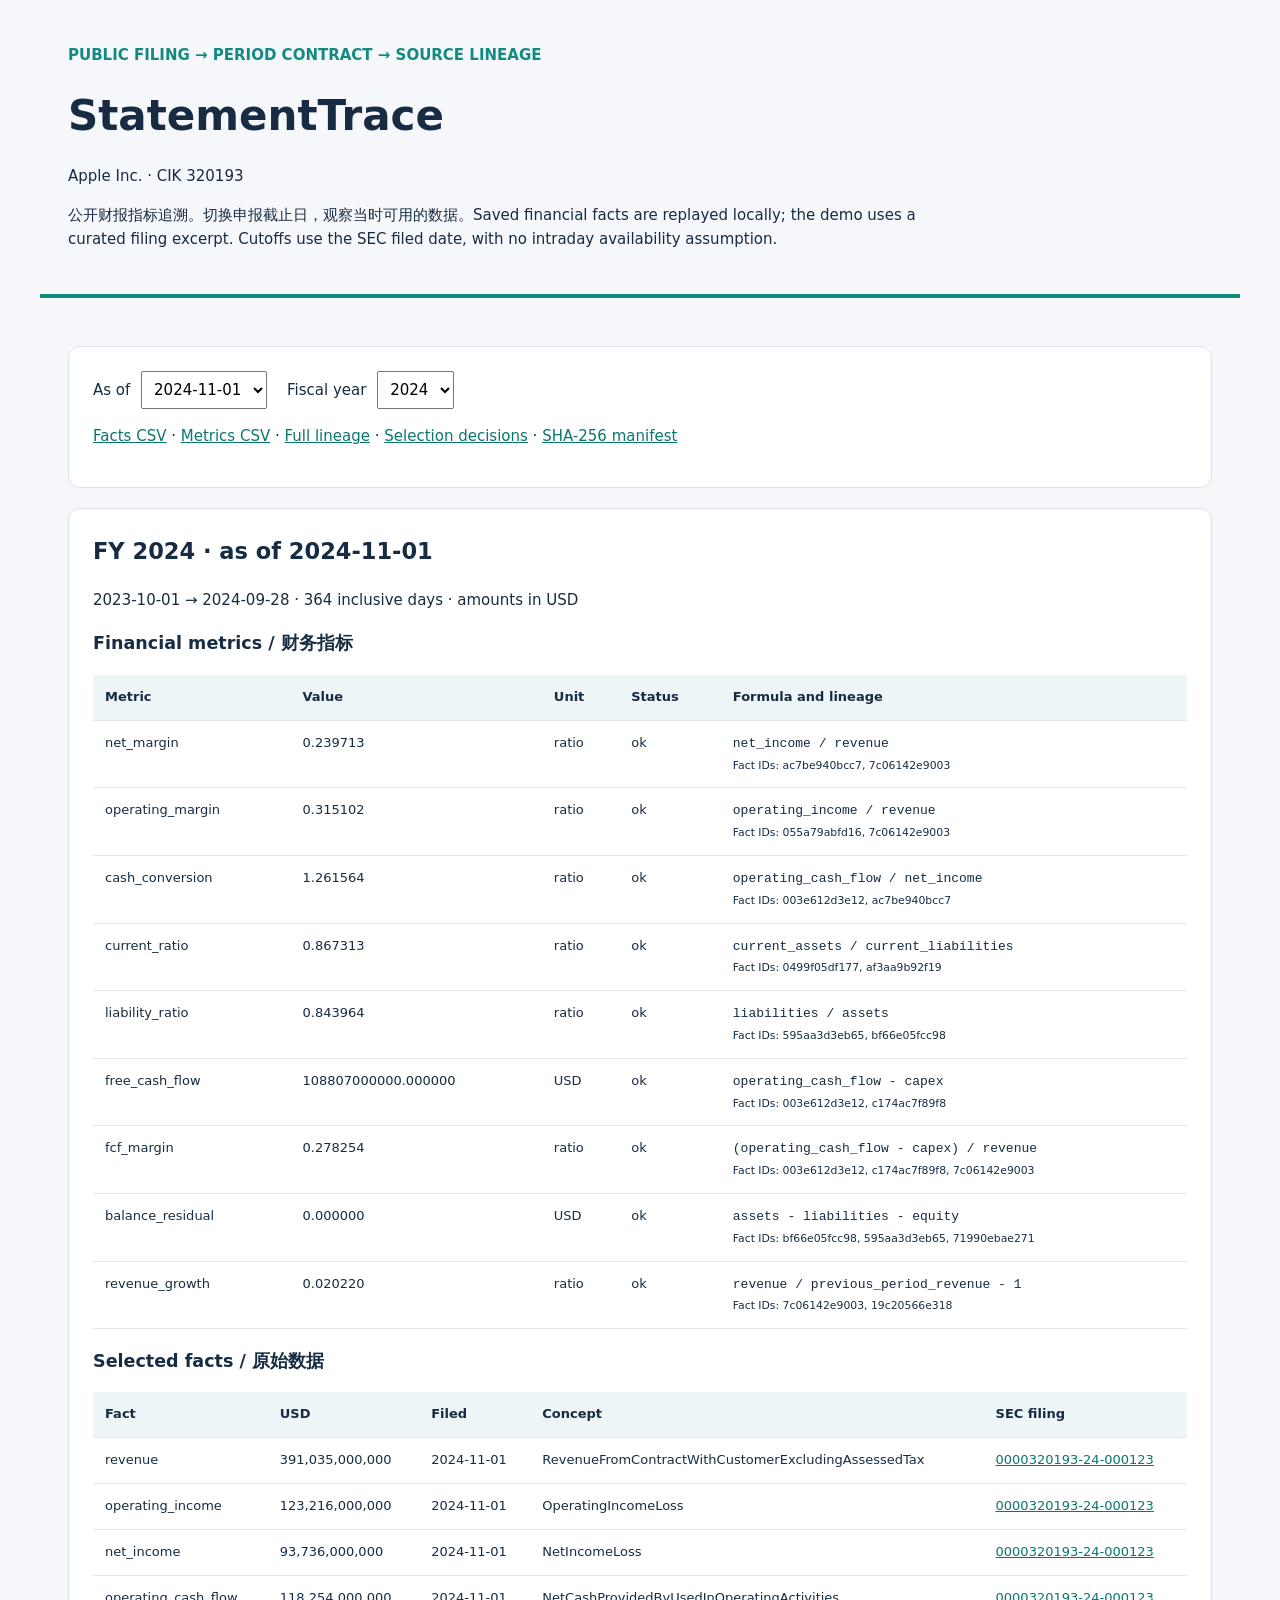
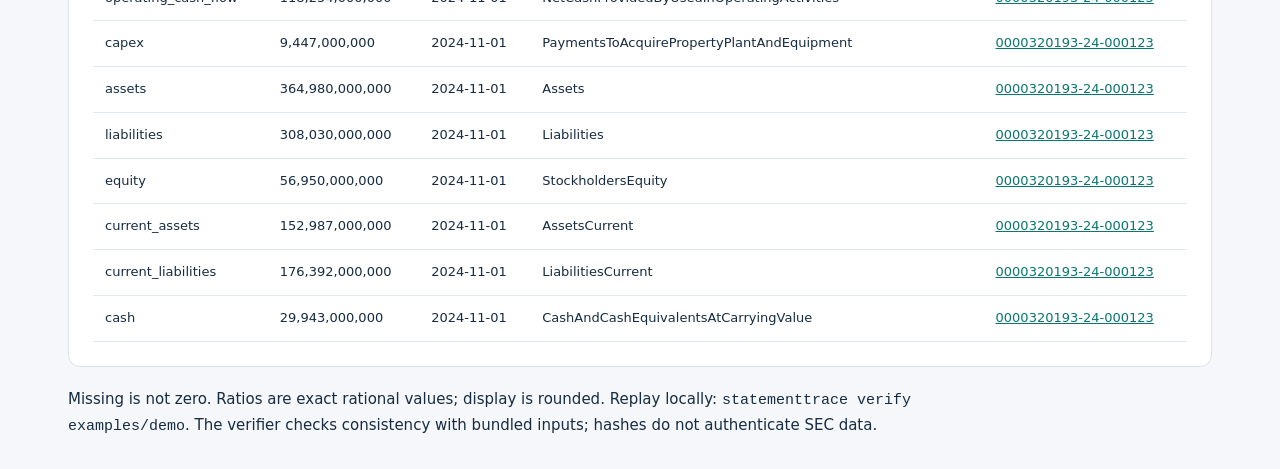
==== examples/demo/index.html @ 8c7dbcdd "feat: add as-of financial statement analysis and replayable source lineage" ====
<!doctype html><html lang='en'><meta charset='utf-8'><meta name='viewport' content='width=device-width, initial-scale=1'><title>StatementTrace · financial statement evidence</title><style>*{box-sizing:border-box}body{margin:0;background:#f5f7fa;color:#172c42;font:15px/1.6 system-ui}header,main{max-width:1200px;margin:auto;padding:28px}header{border-bottom:4px solid #128a82}h1{font-size:42px;margin:0}h2{margin-top:0}p{max-width:90ch}.eyebrow{color:#128a82;font-weight:700}section,.toolbar{padding:24px;background:white;border:1px solid #dae3e9;border-radius:12px;margin:20px 0}.scroll{overflow-x:auto}table{border-collapse:collapse;width:100%;font-size:13px}th,td{padding:12px;text-align:left;border-bottom:1px solid #e2e8ed;vertical-align:top}th{background:#edf5f7}a{color:#0a766e}select{font:inherit;padding:8px;margin:0 20px 0 6px}code,small{overflow-wrap:anywhere}section[hidden]{display:none}@media(max-width:640px){h1{font-size:30px}header,main{padding:16px}}</style><header><p class='eyebrow'>PUBLIC FILING → PERIOD CONTRACT → SOURCE LINEAGE</p><h1>StatementTrace</h1><p>Apple Inc. · CIK 320193</p><p>公开财报指标追溯。切换申报截止日，观察当时可用的数据。Saved financial facts are replayed locally; the demo uses a curated filing excerpt. Cutoffs use the SEC filed date, with no intraday availability assumption.</p></header><main><div class='toolbar'><label>As of <select id='cutoff'><option>2023-11-03</option><option>2024-10-31</option><option>2024-11-01</option></select></label><label>Fiscal year <select id='period'><option>2023</option><option>2024</option></select></label><p><a href='selected_facts.csv'>Facts CSV</a> · <a href='metrics.csv'>Metrics CSV</a> · <a href='lineage.csv'>Full lineage</a> · <a href='decisions.csv'>Selection decisions</a> · <a href='manifest.json'>SHA-256 manifest</a></p></div><section data-period='2023' data-cutoff='2023-11-03'><h2>FY 2023 · as of 2023-11-03</h2><p>2022-09-25 → 2023-09-30 · 371 inclusive days · amounts in USD</p><h3>Financial metrics / 财务指标</h3><div class='scroll'><table><thead><tr><th>Metric</th><th>Value</th><th>Unit</th><th>Status</th><th>Formula and lineage</th></tr></thead><tbody><tr><td>net_margin</td><td>0.253062</td><td>ratio</td><td>ok</td><td><code>net_income / revenue</code><br><small>Fact IDs: f2700ee683dd, 1f6399e28518</small></td></tr><tr><td>operating_margin</td><td>0.298214</td><td>ratio</td><td>ok</td><td><code>operating_income / revenue</code><br><small>Fact IDs: 973807d1911e, 1f6399e28518</small></td></tr><tr><td>cash_conversion</td><td>1.139677</td><td>ratio</td><td>ok</td><td><code>operating_cash_flow / net_income</code><br><small>Fact IDs: 9218edb7cee4, f2700ee683dd</small></td></tr><tr><td>current_ratio</td><td>0.988012</td><td>ratio</td><td>ok</td><td><code>current_assets / current_liabilities</code><br><small>Fact IDs: fec5efa70ba8, 672601608dda</small></td></tr><tr><td>liability_ratio</td><td>0.823741</td><td>ratio</td><td>ok</td><td><code>liabilities / assets</code><br><small>Fact IDs: 366b55f41ddb, 62c6b6135c02</small></td></tr><tr><td>free_cash_flow</td><td>99584000000.000000</td><td>USD</td><td>ok</td><td><code>operating_cash_flow - capex</code><br><small>Fact IDs: 9218edb7cee4, 9fbabc39dcef</small></td></tr><tr><td>fcf_margin</td><td>0.259817</td><td>ratio</td><td>ok</td><td><code>(operating_cash_flow - capex) / revenue</code><br><small>Fact IDs: 9218edb7cee4, 9fbabc39dcef, 1f6399e28518</small></td></tr><tr><td>balance_residual</td><td>0.000000</td><td>USD</td><td>ok</td><td><code>assets - liabilities - equity</code><br><small>Fact IDs: 62c6b6135c02, 366b55f41ddb, 4d224c603ad0</small></td></tr><tr><td>revenue_growth</td><td></td><td>ratio</td><td>missing_input</td><td><code>revenue / previous_period_revenue - 1</code><br><small>Fact IDs: 1f6399e28518</small></td></tr></tbody></table></div><h3>Selected facts / 原始数据</h3><div class='scroll'><table><thead><tr><th>Fact</th><th>USD</th><th>Filed</th><th>Concept</th><th>SEC filing</th></tr></thead><tbody><tr><td>revenue</td><td>383,285,000,000</td><td>2023-11-03</td><td>RevenueFromContractWithCustomerExcludingAssessedTax</td><td><a href='https://www.sec.gov/Archives/edgar/data/320193/000032019323000106/0000320193-23-000106-index.htm'>0000320193-23-000106</a></td></tr><tr><td>operating_income</td><td>114,301,000,000</td><td>2023-11-03</td><td>OperatingIncomeLoss</td><td><a href='https://www.sec.gov/Archives/edgar/data/320193/000032019323000106/0000320193-23-000106-index.htm'>0000320193-23-000106</a></td></tr><tr><td>net_income</td><td>96,995,000,000</td><td>2023-11-03</td><td>NetIncomeLoss</td><td><a href='https://www.sec.gov/Archives/edgar/data/320193/000032019323000106/0000320193-23-000106-index.htm'>0000320193-23-000106</a></td></tr><tr><td>operating_cash_flow</td><td>110,543,000,000</td><td>2023-11-03</td><td>NetCashProvidedByUsedInOperatingActivities</td><td><a href='https://www.sec.gov/Archives/edgar/data/320193/000032019323000106/0000320193-23-000106-index.htm'>0000320193-23-000106</a></td></tr><tr><td>capex</td><td>10,959,000,000</td><td>2023-11-03</td><td>PaymentsToAcquirePropertyPlantAndEquipment</td><td><a href='https://www.sec.gov/Archives/edgar/data/320193/000032019323000106/0000320193-23-000106-index.htm'>0000320193-23-000106</a></td></tr><tr><td>assets</td><td>352,583,000,000</td><td>2023-11-03</td><td>Assets</td><td><a href='https://www.sec.gov/Archives/edgar/data/320193/000032019323000106/0000320193-23-000106-index.htm'>0000320193-23-000106</a></td></tr><tr><td>liabilities</td><td>290,437,000,000</td><td>2023-11-03</td><td>Liabilities</td><td><a href='https://www.sec.gov/Archives/edgar/data/320193/000032019323000106/0000320193-23-000106-index.htm'>0000320193-23-000106</a></td></tr><tr><td>equity</td><td>62,146,000,000</td><td>2023-11-03</td><td>StockholdersEquity</td><td><a href='https://www.sec.gov/Archives/edgar/data/320193/000032019323000106/0000320193-23-000106-index.htm'>0000320193-23-000106</a></td></tr><tr><td>current_assets</td><td>143,566,000,000</td><td>2023-11-03</td><td>AssetsCurrent</td><td><a href='https://www.sec.gov/Archives/edgar/data/320193/000032019323000106/0000320193-23-000106-index.htm'>0000320193-23-000106</a></td></tr><tr><td>current_liabilities</td><td>145,308,000,000</td><td>2023-11-03</td><td>LiabilitiesCurrent</td><td><a href='https://www.sec.gov/Archives/edgar/data/320193/000032019323000106/0000320193-23-000106-index.htm'>0000320193-23-000106</a></td></tr><tr><td>cash</td><td>29,965,000,000</td><td>2023-11-03</td><td>CashAndCashEquivalentsAtCarryingValue</td><td><a href='https://www.sec.gov/Archives/edgar/data/320193/000032019323000106/0000320193-23-000106-index.htm'>0000320193-23-000106</a></td></tr></tbody></table></div></section><section data-period='2024' data-cutoff='2023-11-03'><h2>FY 2024 · as of 2023-11-03</h2><p>2023-10-01 → 2024-09-28 · 364 inclusive days · amounts in USD</p><h3>Financial metrics / 财务指标</h3><div class='scroll'><table><thead><tr><th>Metric</th><th>Value</th><th>Unit</th><th>Status</th><th>Formula and lineage</th></tr></thead><tbody><tr><td>net_margin</td><td></td><td>ratio</td><td>missing_input</td><td><code>net_income / revenue</code><br><small>Fact IDs: </small></td></tr><tr><td>operating_margin</td><td></td><td>ratio</td><td>missing_input</td><td><code>operating_income / revenue</code><br><small>Fact IDs: </small></td></tr><tr><td>cash_conversion</td><td></td><td>ratio</td><td>missing_input</td><td><code>operating_cash_flow / net_income</code><br><small>Fact IDs: </small></td></tr><tr><td>current_ratio</td><td></td><td>ratio</td><td>missing_input</td><td><code>current_assets / current_liabilities</code><br><small>Fact IDs: </small></td></tr><tr><td>liability_ratio</td><td></td><td>ratio</td><td>missing_input</td><td><code>liabilities / assets</code><br><small>Fact IDs: </small></td></tr><tr><td>free_cash_flow</td><td></td><td>USD</td><td>missing_input</td><td><code>operating_cash_flow - capex</code><br><small>Fact IDs: </small></td></tr><tr><td>fcf_margin</td><td></td><td>ratio</td><td>missing_input</td><td><code>(operating_cash_flow - capex) / revenue</code><br><small>Fact IDs: </small></td></tr><tr><td>balance_residual</td><td></td><td>USD</td><td>missing_input</td><td><code>assets - liabilities - equity</code><br><small>Fact IDs: </small></td></tr><tr><td>revenue_growth</td><td></td><td>ratio</td><td>missing_input</td><td><code>revenue / previous_period_revenue - 1</code><br><small>Fact IDs: 1f6399e28518</small></td></tr></tbody></table></div><h3>Selected facts / 原始数据</h3><div class='scroll'><table><thead><tr><th>Fact</th><th>USD</th><th>Filed</th><th>Concept</th><th>SEC filing</th></tr></thead><tbody><tr><td>revenue</td><td colspan='4'>Missing at this cutoff</td></tr><tr><td>operating_income</td><td colspan='4'>Missing at this cutoff</td></tr><tr><td>net_income</td><td colspan='4'>Missing at this cutoff</td></tr><tr><td>operating_cash_flow</td><td colspan='4'>Missing at this cutoff</td></tr><tr><td>capex</td><td colspan='4'>Missing at this cutoff</td></tr><tr><td>assets</td><td colspan='4'>Missing at this cutoff</td></tr><tr><td>liabilities</td><td colspan='4'>Missing at this cutoff</td></tr><tr><td>equity</td><td colspan='4'>Missing at this cutoff</td></tr><tr><td>current_assets</td><td colspan='4'>Missing at this cutoff</td></tr><tr><td>current_liabilities</td><td colspan='4'>Missing at this cutoff</td></tr><tr><td>cash</td><td colspan='4'>Missing at this cutoff</td></tr></tbody></table></div></section><section data-period='2023' data-cutoff='2024-10-31'><h2>FY 2023 · as of 2024-10-31</h2><p>2022-09-25 → 2023-09-30 · 371 inclusive days · amounts in USD</p><h3>Financial metrics / 财务指标</h3><div class='scroll'><table><thead><tr><th>Metric</th><th>Value</th><th>Unit</th><th>Status</th><th>Formula and lineage</th></tr></thead><tbody><tr><td>net_margin</td><td>0.253062</td><td>ratio</td><td>ok</td><td><code>net_income / revenue</code><br><small>Fact IDs: f2700ee683dd, 1f6399e28518</small></td></tr><tr><td>operating_margin</td><td>0.298214</td><td>ratio</td><td>ok</td><td><code>operating_income / revenue</code><br><small>Fact IDs: 973807d1911e, 1f6399e28518</small></td></tr><tr><td>cash_conversion</td><td>1.139677</td><td>ratio</td><td>ok</td><td><code>operating_cash_flow / net_income</code><br><small>Fact IDs: 9218edb7cee4, f2700ee683dd</small></td></tr><tr><td>current_ratio</td><td>0.988012</td><td>ratio</td><td>ok</td><td><code>current_assets / current_liabilities</code><br><small>Fact IDs: fec5efa70ba8, 672601608dda</small></td></tr><tr><td>liability_ratio</td><td>0.823741</td><td>ratio</td><td>ok</td><td><code>liabilities / assets</code><br><small>Fact IDs: 366b55f41ddb, 62c6b6135c02</small></td></tr><tr><td>free_cash_flow</td><td>99584000000.000000</td><td>USD</td><td>ok</td><td><code>operating_cash_flow - capex</code><br><small>Fact IDs: 9218edb7cee4, 9fbabc39dcef</small></td></tr><tr><td>fcf_margin</td><td>0.259817</td><td>ratio</td><td>ok</td><td><code>(operating_cash_flow - capex) / revenue</code><br><small>Fact IDs: 9218edb7cee4, 9fbabc39dcef, 1f6399e28518</small></td></tr><tr><td>balance_residual</td><td>0.000000</td><td>USD</td><td>ok</td><td><code>assets - liabilities - equity</code><br><small>Fact IDs: 62c6b6135c02, 366b55f41ddb, 4d224c603ad0</small></td></tr><tr><td>revenue_growth</td><td></td><td>ratio</td><td>missing_input</td><td><code>revenue / previous_period_revenue - 1</code><br><small>Fact IDs: 1f6399e28518</small></td></tr></tbody></table></div><h3>Selected facts / 原始数据</h3><div class='scroll'><table><thead><tr><th>Fact</th><th>USD</th><th>Filed</th><th>Concept</th><th>SEC filing</th></tr></thead><tbody><tr><td>revenue</td><td>383,285,000,000</td><td>2023-11-03</td><td>RevenueFromContractWithCustomerExcludingAssessedTax</td><td><a href='https://www.sec.gov/Archives/edgar/data/320193/000032019323000106/0000320193-23-000106-index.htm'>0000320193-23-000106</a></td></tr><tr><td>operating_income</td><td>114,301,000,000</td><td>2023-11-03</td><td>OperatingIncomeLoss</td><td><a href='https://www.sec.gov/Archives/edgar/data/320193/000032019323000106/0000320193-23-000106-index.htm'>0000320193-23-000106</a></td></tr><tr><td>net_income</td><td>96,995,000,000</td><td>2023-11-03</td><td>NetIncomeLoss</td><td><a href='https://www.sec.gov/Archives/edgar/data/320193/000032019323000106/0000320193-23-000106-index.htm'>0000320193-23-000106</a></td></tr><tr><td>operating_cash_flow</td><td>110,543,000,000</td><td>2023-11-03</td><td>NetCashProvidedByUsedInOperatingActivities</td><td><a href='https://www.sec.gov/Archives/edgar/data/320193/000032019323000106/0000320193-23-000106-index.htm'>0000320193-23-000106</a></td></tr><tr><td>capex</td><td>10,959,000,000</td><td>2023-11-03</td><td>PaymentsToAcquirePropertyPlantAndEquipment</td><td><a href='https://www.sec.gov/Archives/edgar/data/320193/000032019323000106/0000320193-23-000106-index.htm'>0000320193-23-000106</a></td></tr><tr><td>assets</td><td>352,583,000,000</td><td>2023-11-03</td><td>Assets</td><td><a href='https://www.sec.gov/Archives/edgar/data/320193/000032019323000106/0000320193-23-000106-index.htm'>0000320193-23-000106</a></td></tr><tr><td>liabilities</td><td>290,437,000,000</td><td>2023-11-03</td><td>Liabilities</td><td><a href='https://www.sec.gov/Archives/edgar/data/320193/000032019323000106/0000320193-23-000106-index.htm'>0000320193-23-000106</a></td></tr><tr><td>equity</td><td>62,146,000,000</td><td>2023-11-03</td><td>StockholdersEquity</td><td><a href='https://www.sec.gov/Archives/edgar/data/320193/000032019323000106/0000320193-23-000106-index.htm'>0000320193-23-000106</a></td></tr><tr><td>current_assets</td><td>143,566,000,000</td><td>2023-11-03</td><td>AssetsCurrent</td><td><a href='https://www.sec.gov/Archives/edgar/data/320193/000032019323000106/0000320193-23-000106-index.htm'>0000320193-23-000106</a></td></tr><tr><td>current_liabilities</td><td>145,308,000,000</td><td>2023-11-03</td><td>LiabilitiesCurrent</td><td><a href='https://www.sec.gov/Archives/edgar/data/320193/000032019323000106/0000320193-23-000106-index.htm'>0000320193-23-000106</a></td></tr><tr><td>cash</td><td>29,965,000,000</td><td>2023-11-03</td><td>CashAndCashEquivalentsAtCarryingValue</td><td><a href='https://www.sec.gov/Archives/edgar/data/320193/000032019323000106/0000320193-23-000106-index.htm'>0000320193-23-000106</a></td></tr></tbody></table></div></section><section data-period='2024' data-cutoff='2024-10-31'><h2>FY 2024 · as of 2024-10-31</h2><p>2023-10-01 → 2024-09-28 · 364 inclusive days · amounts in USD</p><h3>Financial metrics / 财务指标</h3><div class='scroll'><table><thead><tr><th>Metric</th><th>Value</th><th>Unit</th><th>Status</th><th>Formula and lineage</th></tr></thead><tbody><tr><td>net_margin</td><td></td><td>ratio</td><td>missing_input</td><td><code>net_income / revenue</code><br><small>Fact IDs: </small></td></tr><tr><td>operating_margin</td><td></td><td>ratio</td><td>missing_input</td><td><code>operating_income / revenue</code><br><small>Fact IDs: </small></td></tr><tr><td>cash_conversion</td><td></td><td>ratio</td><td>missing_input</td><td><code>operating_cash_flow / net_income</code><br><small>Fact IDs: </small></td></tr><tr><td>current_ratio</td><td></td><td>ratio</td><td>missing_input</td><td><code>current_assets / current_liabilities</code><br><small>Fact IDs: </small></td></tr><tr><td>liability_ratio</td><td></td><td>ratio</td><td>missing_input</td><td><code>liabilities / assets</code><br><small>Fact IDs: </small></td></tr><tr><td>free_cash_flow</td><td></td><td>USD</td><td>missing_input</td><td><code>operating_cash_flow - capex</code><br><small>Fact IDs: </small></td></tr><tr><td>fcf_margin</td><td></td><td>ratio</td><td>missing_input</td><td><code>(operating_cash_flow - capex) / revenue</code><br><small>Fact IDs: </small></td></tr><tr><td>balance_residual</td><td></td><td>USD</td><td>missing_input</td><td><code>assets - liabilities - equity</code><br><small>Fact IDs: </small></td></tr><tr><td>revenue_growth</td><td></td><td>ratio</td><td>missing_input</td><td><code>revenue / previous_period_revenue - 1</code><br><small>Fact IDs: 1f6399e28518</small></td></tr></tbody></table></div><h3>Selected facts / 原始数据</h3><div class='scroll'><table><thead><tr><th>Fact</th><th>USD</th><th>Filed</th><th>Concept</th><th>SEC filing</th></tr></thead><tbody><tr><td>revenue</td><td colspan='4'>Missing at this cutoff</td></tr><tr><td>operating_income</td><td colspan='4'>Missing at this cutoff</td></tr><tr><td>net_income</td><td colspan='4'>Missing at this cutoff</td></tr><tr><td>operating_cash_flow</td><td colspan='4'>Missing at this cutoff</td></tr><tr><td>capex</td><td colspan='4'>Missing at this cutoff</td></tr><tr><td>assets</td><td colspan='4'>Missing at this cutoff</td></tr><tr><td>liabilities</td><td colspan='4'>Missing at this cutoff</td></tr><tr><td>equity</td><td colspan='4'>Missing at this cutoff</td></tr><tr><td>current_assets</td><td colspan='4'>Missing at this cutoff</td></tr><tr><td>current_liabilities</td><td colspan='4'>Missing at this cutoff</td></tr><tr><td>cash</td><td colspan='4'>Missing at this cutoff</td></tr></tbody></table></div></section><section data-period='2023' data-cutoff='2024-11-01'><h2>FY 2023 · as of 2024-11-01</h2><p>2022-09-25 → 2023-09-30 · 371 inclusive days · amounts in USD</p><h3>Financial metrics / 财务指标</h3><div class='scroll'><table><thead><tr><th>Metric</th><th>Value</th><th>Unit</th><th>Status</th><th>Formula and lineage</th></tr></thead><tbody><tr><td>net_margin</td><td>0.253062</td><td>ratio</td><td>ok</td><td><code>net_income / revenue</code><br><small>Fact IDs: 0b3251fc98a4, 19c20566e318</small></td></tr><tr><td>operating_margin</td><td>0.298214</td><td>ratio</td><td>ok</td><td><code>operating_income / revenue</code><br><small>Fact IDs: 2b88e06fea40, 19c20566e318</small></td></tr><tr><td>cash_conversion</td><td>1.139677</td><td>ratio</td><td>ok</td><td><code>operating_cash_flow / net_income</code><br><small>Fact IDs: d366fc430e23, 0b3251fc98a4</small></td></tr><tr><td>current_ratio</td><td>0.988012</td><td>ratio</td><td>ok</td><td><code>current_assets / current_liabilities</code><br><small>Fact IDs: 1fbe75660699, 75a4639e0efa</small></td></tr><tr><td>liability_ratio</td><td>0.823741</td><td>ratio</td><td>ok</td><td><code>liabilities / assets</code><br><small>Fact IDs: 3a57576b1582, e2484f97b92b</small></td></tr><tr><td>free_cash_flow</td><td>99584000000.000000</td><td>USD</td><td>ok</td><td><code>operating_cash_flow - capex</code><br><small>Fact IDs: d366fc430e23, 18fa3088d1c6</small></td></tr><tr><td>fcf_margin</td><td>0.259817</td><td>ratio</td><td>ok</td><td><code>(operating_cash_flow - capex) / revenue</code><br><small>Fact IDs: d366fc430e23, 18fa3088d1c6, 19c20566e318</small></td></tr><tr><td>balance_residual</td><td>0.000000</td><td>USD</td><td>ok</td><td><code>assets - liabilities - equity</code><br><small>Fact IDs: e2484f97b92b, 3a57576b1582, bbcc43e732e5</small></td></tr><tr><td>revenue_growth</td><td></td><td>ratio</td><td>missing_input</td><td><code>revenue / previous_period_revenue - 1</code><br><small>Fact IDs: 19c20566e318</small></td></tr></tbody></table></div><h3>Selected facts / 原始数据</h3><div class='scroll'><table><thead><tr><th>Fact</th><th>USD</th><th>Filed</th><th>Concept</th><th>SEC filing</th></tr></thead><tbody><tr><td>revenue</td><td>383,285,000,000</td><td>2024-11-01</td><td>RevenueFromContractWithCustomerExcludingAssessedTax</td><td><a href='https://www.sec.gov/Archives/edgar/data/320193/000032019324000123/0000320193-24-000123-index.htm'>0000320193-24-000123</a></td></tr><tr><td>operating_income</td><td>114,301,000,000</td><td>2024-11-01</td><td>OperatingIncomeLoss</td><td><a href='https://www.sec.gov/Archives/edgar/data/320193/000032019324000123/0000320193-24-000123-index.htm'>0000320193-24-000123</a></td></tr><tr><td>net_income</td><td>96,995,000,000</td><td>2024-11-01</td><td>NetIncomeLoss</td><td><a href='https://www.sec.gov/Archives/edgar/data/320193/000032019324000123/0000320193-24-000123-index.htm'>0000320193-24-000123</a></td></tr><tr><td>operating_cash_flow</td><td>110,543,000,000</td><td>2024-11-01</td><td>NetCashProvidedByUsedInOperatingActivities</td><td><a href='https://www.sec.gov/Archives/edgar/data/320193/000032019324000123/0000320193-24-000123-index.htm'>0000320193-24-000123</a></td></tr><tr><td>capex</td><td>10,959,000,000</td><td>2024-11-01</td><td>PaymentsToAcquirePropertyPlantAndEquipment</td><td><a href='https://www.sec.gov/Archives/edgar/data/320193/000032019324000123/0000320193-24-000123-index.htm'>0000320193-24-000123</a></td></tr><tr><td>assets</td><td>352,583,000,000</td><td>2024-11-01</td><td>Assets</td><td><a href='https://www.sec.gov/Archives/edgar/data/320193/000032019324000123/0000320193-24-000123-index.htm'>0000320193-24-000123</a></td></tr><tr><td>liabilities</td><td>290,437,000,000</td><td>2024-11-01</td><td>Liabilities</td><td><a href='https://www.sec.gov/Archives/edgar/data/320193/000032019324000123/0000320193-24-000123-index.htm'>0000320193-24-000123</a></td></tr><tr><td>equity</td><td>62,146,000,000</td><td>2024-11-01</td><td>StockholdersEquity</td><td><a href='https://www.sec.gov/Archives/edgar/data/320193/000032019324000123/0000320193-24-000123-index.htm'>0000320193-24-000123</a></td></tr><tr><td>current_assets</td><td>143,566,000,000</td><td>2024-11-01</td><td>AssetsCurrent</td><td><a href='https://www.sec.gov/Archives/edgar/data/320193/000032019324000123/0000320193-24-000123-index.htm'>0000320193-24-000123</a></td></tr><tr><td>current_liabilities</td><td>145,308,000,000</td><td>2024-11-01</td><td>LiabilitiesCurrent</td><td><a href='https://www.sec.gov/Archives/edgar/data/320193/000032019324000123/0000320193-24-000123-index.htm'>0000320193-24-000123</a></td></tr><tr><td>cash</td><td>29,965,000,000</td><td>2024-11-01</td><td>CashAndCashEquivalentsAtCarryingValue</td><td><a href='https://www.sec.gov/Archives/edgar/data/320193/000032019324000123/0000320193-24-000123-index.htm'>0000320193-24-000123</a></td></tr></tbody></table></div></section><section data-period='2024' data-cutoff='2024-11-01'><h2>FY 2024 · as of 2024-11-01</h2><p>2023-10-01 → 2024-09-28 · 364 inclusive days · amounts in USD</p><h3>Financial metrics / 财务指标</h3><div class='scroll'><table><thead><tr><th>Metric</th><th>Value</th><th>Unit</th><th>Status</th><th>Formula and lineage</th></tr></thead><tbody><tr><td>net_margin</td><td>0.239713</td><td>ratio</td><td>ok</td><td><code>net_income / revenue</code><br><small>Fact IDs: ac7be940bcc7, 7c06142e9003</small></td></tr><tr><td>operating_margin</td><td>0.315102</td><td>ratio</td><td>ok</td><td><code>operating_income / revenue</code><br><small>Fact IDs: 055a79abfd16, 7c06142e9003</small></td></tr><tr><td>cash_conversion</td><td>1.261564</td><td>ratio</td><td>ok</td><td><code>operating_cash_flow / net_income</code><br><small>Fact IDs: 003e612d3e12, ac7be940bcc7</small></td></tr><tr><td>current_ratio</td><td>0.867313</td><td>ratio</td><td>ok</td><td><code>current_assets / current_liabilities</code><br><small>Fact IDs: 0499f05df177, af3aa9b92f19</small></td></tr><tr><td>liability_ratio</td><td>0.843964</td><td>ratio</td><td>ok</td><td><code>liabilities / assets</code><br><small>Fact IDs: 595aa3d3eb65, bf66e05fcc98</small></td></tr><tr><td>free_cash_flow</td><td>108807000000.000000</td><td>USD</td><td>ok</td><td><code>operating_cash_flow - capex</code><br><small>Fact IDs: 003e612d3e12, c174ac7f89f8</small></td></tr><tr><td>fcf_margin</td><td>0.278254</td><td>ratio</td><td>ok</td><td><code>(operating_cash_flow - capex) / revenue</code><br><small>Fact IDs: 003e612d3e12, c174ac7f89f8, 7c06142e9003</small></td></tr><tr><td>balance_residual</td><td>0.000000</td><td>USD</td><td>ok</td><td><code>assets - liabilities - equity</code><br><small>Fact IDs: bf66e05fcc98, 595aa3d3eb65, 71990ebae271</small></td></tr><tr><td>revenue_growth</td><td>0.020220</td><td>ratio</td><td>ok</td><td><code>revenue / previous_period_revenue - 1</code><br><small>Fact IDs: 7c06142e9003, 19c20566e318</small></td></tr></tbody></table></div><h3>Selected facts / 原始数据</h3><div class='scroll'><table><thead><tr><th>Fact</th><th>USD</th><th>Filed</th><th>Concept</th><th>SEC filing</th></tr></thead><tbody><tr><td>revenue</td><td>391,035,000,000</td><td>2024-11-01</td><td>RevenueFromContractWithCustomerExcludingAssessedTax</td><td><a href='https://www.sec.gov/Archives/edgar/data/320193/000032019324000123/0000320193-24-000123-index.htm'>0000320193-24-000123</a></td></tr><tr><td>operating_income</td><td>123,216,000,000</td><td>2024-11-01</td><td>OperatingIncomeLoss</td><td><a href='https://www.sec.gov/Archives/edgar/data/320193/000032019324000123/0000320193-24-000123-index.htm'>0000320193-24-000123</a></td></tr><tr><td>net_income</td><td>93,736,000,000</td><td>2024-11-01</td><td>NetIncomeLoss</td><td><a href='https://www.sec.gov/Archives/edgar/data/320193/000032019324000123/0000320193-24-000123-index.htm'>0000320193-24-000123</a></td></tr><tr><td>operating_cash_flow</td><td>118,254,000,000</td><td>2024-11-01</td><td>NetCashProvidedByUsedInOperatingActivities</td><td><a href='https://www.sec.gov/Archives/edgar/data/320193/000032019324000123/0000320193-24-000123-index.htm'>0000320193-24-000123</a></td></tr><tr><td>capex</td><td>9,447,000,000</td><td>2024-11-01</td><td>PaymentsToAcquirePropertyPlantAndEquipment</td><td><a href='https://www.sec.gov/Archives/edgar/data/320193/000032019324000123/0000320193-24-000123-index.htm'>0000320193-24-000123</a></td></tr><tr><td>assets</td><td>364,980,000,000</td><td>2024-11-01</td><td>Assets</td><td><a href='https://www.sec.gov/Archives/edgar/data/320193/000032019324000123/0000320193-24-000123-index.htm'>0000320193-24-000123</a></td></tr><tr><td>liabilities</td><td>308,030,000,000</td><td>2024-11-01</td><td>Liabilities</td><td><a href='https://www.sec.gov/Archives/edgar/data/320193/000032019324000123/0000320193-24-000123-index.htm'>0000320193-24-000123</a></td></tr><tr><td>equity</td><td>56,950,000,000</td><td>2024-11-01</td><td>StockholdersEquity</td><td><a href='https://www.sec.gov/Archives/edgar/data/320193/000032019324000123/0000320193-24-000123-index.htm'>0000320193-24-000123</a></td></tr><tr><td>current_assets</td><td>152,987,000,000</td><td>2024-11-01</td><td>AssetsCurrent</td><td><a href='https://www.sec.gov/Archives/edgar/data/320193/000032019324000123/0000320193-24-000123-index.htm'>0000320193-24-000123</a></td></tr><tr><td>current_liabilities</td><td>176,392,000,000</td><td>2024-11-01</td><td>LiabilitiesCurrent</td><td><a href='https://www.sec.gov/Archives/edgar/data/320193/000032019324000123/0000320193-24-000123-index.htm'>0000320193-24-000123</a></td></tr><tr><td>cash</td><td>29,943,000,000</td><td>2024-11-01</td><td>CashAndCashEquivalentsAtCarryingValue</td><td><a href='https://www.sec.gov/Archives/edgar/data/320193/000032019324000123/0000320193-24-000123-index.htm'>0000320193-24-000123</a></td></tr></tbody></table></div></section><p>Missing is not zero. Ratios are exact rational values; display is rounded. Replay locally: <code>statementtrace verify examples/demo</code>. The verifier checks consistency with bundled inputs; hashes do not authenticate SEC data.</p></main><script>const cutoff=document.querySelector('#cutoff');const period=document.querySelector('#period');function refresh(){document.querySelectorAll('section').forEach(s=>{s.hidden=s.dataset.cutoff!==cutoff.value||s.dataset.period!==period.value;});}cutoff.value=cutoff.options[cutoff.options.length-1].value;period.value=period.options[period.options.length-1].value;cutoff.addEventListener('change',refresh);period.addEventListener('change',refresh);refresh();</script></html>
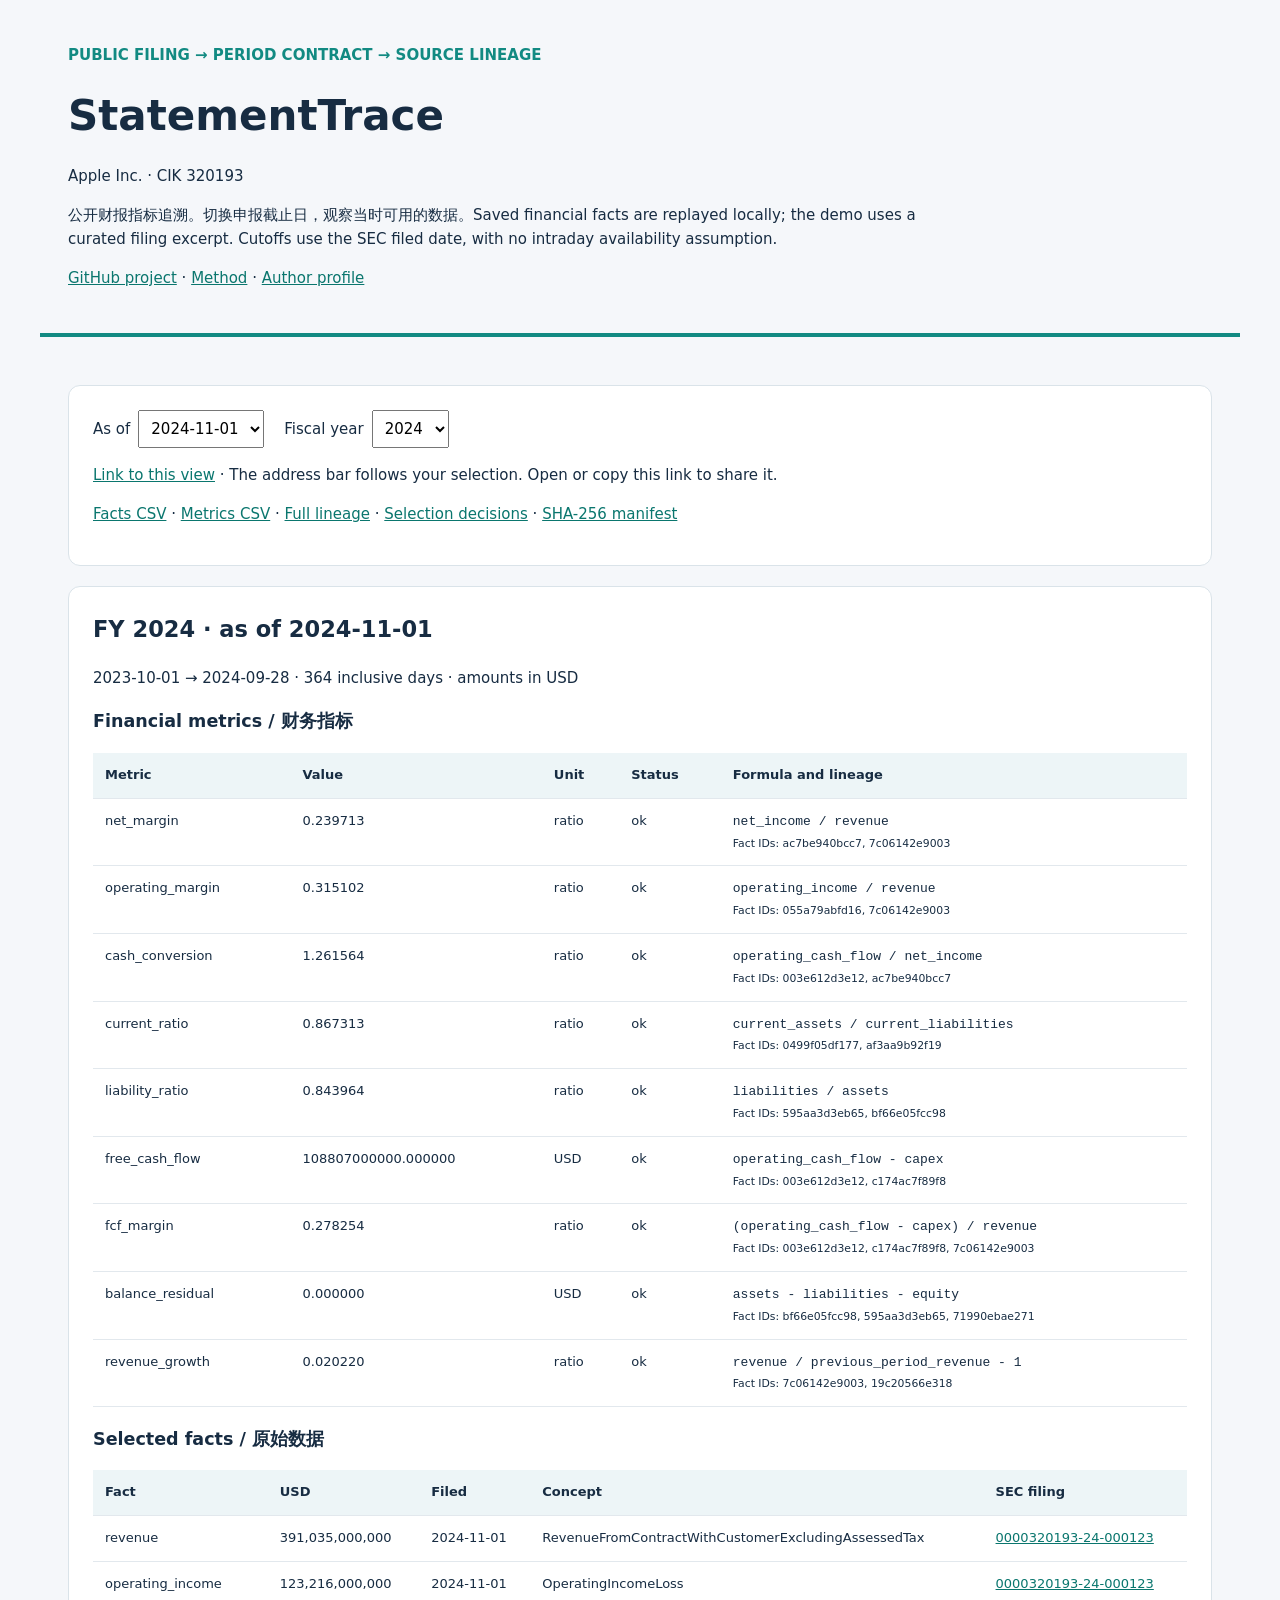
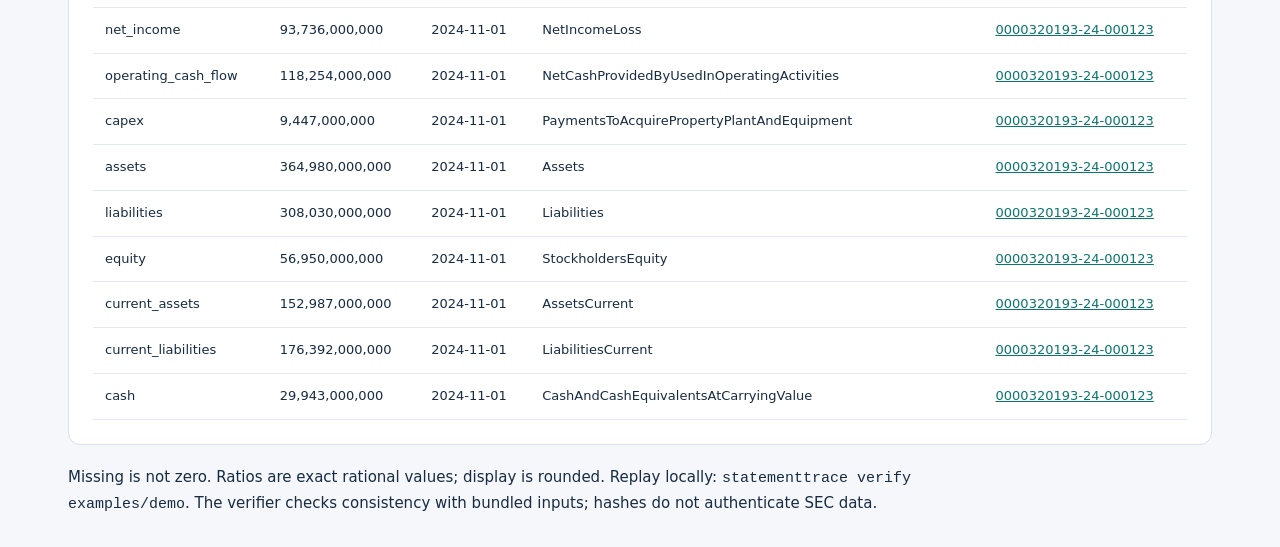
==== commit 426ce06b: "feat: share exact filing-cutoff and fiscal-year report views" ====
--- a/examples/demo/index.html
+++ b/examples/demo/index.html
@@ -1 +1,59 @@
-<!doctype html><html lang='en'><meta charset='utf-8'><meta name='viewport' content='width=device-width, initial-scale=1'><title>StatementTrace · financial statement evidence</title><style>*{box-sizing:border-box}body{margin:0;background:#f5f7fa;color:#172c42;font:15px/1.6 system-ui}header,main{max-width:1200px;margin:auto;padding:28px}header{border-bottom:4px solid #128a82}h1{font-size:42px;margin:0}h2{margin-top:0}p{max-width:90ch}.eyebrow{color:#128a82;font-weight:700}section,.toolbar{padding:24px;background:white;border:1px solid #dae3e9;border-radius:12px;margin:20px 0}.scroll{overflow-x:auto}table{border-collapse:collapse;width:100%;font-size:13px}th,td{padding:12px;text-align:left;border-bottom:1px solid #e2e8ed;vertical-align:top}th{background:#edf5f7}a{color:#0a766e}select{font:inherit;padding:8px;margin:0 20px 0 6px}code,small{overflow-wrap:anywhere}section[hidden]{display:none}@media(max-width:640px){h1{font-size:30px}header,main{padding:16px}}</style><header><p class='eyebrow'>PUBLIC FILING → PERIOD CONTRACT → SOURCE LINEAGE</p><h1>StatementTrace</h1><p>Apple Inc. · CIK 320193</p><p>公开财报指标追溯。切换申报截止日，观察当时可用的数据。Saved financial facts are replayed locally; the demo uses a curated filing excerpt. Cutoffs use the SEC filed date, with no intraday availability assumption.</p></header><main><div class='toolbar'><label>As of <select id='cutoff'><option>2023-11-03</option><option>2024-10-31</option><option>2024-11-01</option></select></label><label>Fiscal year <select id='period'><option>2023</option><option>2024</option></select></label><p><a href='selected_facts.csv'>Facts CSV</a> · <a href='metrics.csv'>Metrics CSV</a> · <a href='lineage.csv'>Full lineage</a> · <a href='decisions.csv'>Selection decisions</a> · <a href='manifest.json'>SHA-256 manifest</a></p></div><section data-period='2023' data-cutoff='2023-11-03'><h2>FY 2023 · as of 2023-11-03</h2><p>2022-09-25 → 2023-09-30 · 371 inclusive days · amounts in USD</p><h3>Financial metrics / 财务指标</h3><div class='scroll'><table><thead><tr><th>Metric</th><th>Value</th><th>Unit</th><th>Status</th><th>Formula and lineage</th></tr></thead><tbody><tr><td>net_margin</td><td>0.253062</td><td>ratio</td><td>ok</td><td><code>net_income / revenue</code><br><small>Fact IDs: f2700ee683dd, 1f6399e28518</small></td></tr><tr><td>operating_margin</td><td>0.298214</td><td>ratio</td><td>ok</td><td><code>operating_income / revenue</code><br><small>Fact IDs: 973807d1911e, 1f6399e28518</small></td></tr><tr><td>cash_conversion</td><td>1.139677</td><td>ratio</td><td>ok</td><td><code>operating_cash_flow / net_income</code><br><small>Fact IDs: 9218edb7cee4, f2700ee683dd</small></td></tr><tr><td>current_ratio</td><td>0.988012</td><td>ratio</td><td>ok</td><td><code>current_assets / current_liabilities</code><br><small>Fact IDs: fec5efa70ba8, 672601608dda</small></td></tr><tr><td>liability_ratio</td><td>0.823741</td><td>ratio</td><td>ok</td><td><code>liabilities / assets</code><br><small>Fact IDs: 366b55f41ddb, 62c6b6135c02</small></td></tr><tr><td>free_cash_flow</td><td>99584000000.000000</td><td>USD</td><td>ok</td><td><code>operating_cash_flow - capex</code><br><small>Fact IDs: 9218edb7cee4, 9fbabc39dcef</small></td></tr><tr><td>fcf_margin</td><td>0.259817</td><td>ratio</td><td>ok</td><td><code>(operating_cash_flow - capex) / revenue</code><br><small>Fact IDs: 9218edb7cee4, 9fbabc39dcef, 1f6399e28518</small></td></tr><tr><td>balance_residual</td><td>0.000000</td><td>USD</td><td>ok</td><td><code>assets - liabilities - equity</code><br><small>Fact IDs: 62c6b6135c02, 366b55f41ddb, 4d224c603ad0</small></td></tr><tr><td>revenue_growth</td><td></td><td>ratio</td><td>missing_input</td><td><code>revenue / previous_period_revenue - 1</code><br><small>Fact IDs: 1f6399e28518</small></td></tr></tbody></table></div><h3>Selected facts / 原始数据</h3><div class='scroll'><table><thead><tr><th>Fact</th><th>USD</th><th>Filed</th><th>Concept</th><th>SEC filing</th></tr></thead><tbody><tr><td>revenue</td><td>383,285,000,000</td><td>2023-11-03</td><td>RevenueFromContractWithCustomerExcludingAssessedTax</td><td><a href='https://www.sec.gov/Archives/edgar/data/320193/000032019323000106/0000320193-23-000106-index.htm'>0000320193-23-000106</a></td></tr><tr><td>operating_income</td><td>114,301,000,000</td><td>2023-11-03</td><td>OperatingIncomeLoss</td><td><a href='https://www.sec.gov/Archives/edgar/data/320193/000032019323000106/0000320193-23-000106-index.htm'>0000320193-23-000106</a></td></tr><tr><td>net_income</td><td>96,995,000,000</td><td>2023-11-03</td><td>NetIncomeLoss</td><td><a href='https://www.sec.gov/Archives/edgar/data/320193/000032019323000106/0000320193-23-000106-index.htm'>0000320193-23-000106</a></td></tr><tr><td>operating_cash_flow</td><td>110,543,000,000</td><td>2023-11-03</td><td>NetCashProvidedByUsedInOperatingActivities</td><td><a href='https://www.sec.gov/Archives/edgar/data/320193/000032019323000106/0000320193-23-000106-index.htm'>0000320193-23-000106</a></td></tr><tr><td>capex</td><td>10,959,000,000</td><td>2023-11-03</td><td>PaymentsToAcquirePropertyPlantAndEquipment</td><td><a href='https://www.sec.gov/Archives/edgar/data/320193/000032019323000106/0000320193-23-000106-index.htm'>0000320193-23-000106</a></td></tr><tr><td>assets</td><td>352,583,000,000</td><td>2023-11-03</td><td>Assets</td><td><a href='https://www.sec.gov/Archives/edgar/data/320193/000032019323000106/0000320193-23-000106-index.htm'>0000320193-23-000106</a></td></tr><tr><td>liabilities</td><td>290,437,000,000</td><td>2023-11-03</td><td>Liabilities</td><td><a href='https://www.sec.gov/Archives/edgar/data/320193/000032019323000106/0000320193-23-000106-index.htm'>0000320193-23-000106</a></td></tr><tr><td>equity</td><td>62,146,000,000</td><td>2023-11-03</td><td>StockholdersEquity</td><td><a href='https://www.sec.gov/Archives/edgar/data/320193/000032019323000106/0000320193-23-000106-index.htm'>0000320193-23-000106</a></td></tr><tr><td>current_assets</td><td>143,566,000,000</td><td>2023-11-03</td><td>AssetsCurrent</td><td><a href='https://www.sec.gov/Archives/edgar/data/320193/000032019323000106/0000320193-23-000106-index.htm'>0000320193-23-000106</a></td></tr><tr><td>current_liabilities</td><td>145,308,000,000</td><td>2023-11-03</td><td>LiabilitiesCurrent</td><td><a href='https://www.sec.gov/Archives/edgar/data/320193/000032019323000106/0000320193-23-000106-index.htm'>0000320193-23-000106</a></td></tr><tr><td>cash</td><td>29,965,000,000</td><td>2023-11-03</td><td>CashAndCashEquivalentsAtCarryingValue</td><td><a href='https://www.sec.gov/Archives/edgar/data/320193/000032019323000106/0000320193-23-000106-index.htm'>0000320193-23-000106</a></td></tr></tbody></table></div></section><section data-period='2024' data-cutoff='2023-11-03'><h2>FY 2024 · as of 2023-11-03</h2><p>2023-10-01 → 2024-09-28 · 364 inclusive days · amounts in USD</p><h3>Financial metrics / 财务指标</h3><div class='scroll'><table><thead><tr><th>Metric</th><th>Value</th><th>Unit</th><th>Status</th><th>Formula and lineage</th></tr></thead><tbody><tr><td>net_margin</td><td></td><td>ratio</td><td>missing_input</td><td><code>net_income / revenue</code><br><small>Fact IDs: </small></td></tr><tr><td>operating_margin</td><td></td><td>ratio</td><td>missing_input</td><td><code>operating_income / revenue</code><br><small>Fact IDs: </small></td></tr><tr><td>cash_conversion</td><td></td><td>ratio</td><td>missing_input</td><td><code>operating_cash_flow / net_income</code><br><small>Fact IDs: </small></td></tr><tr><td>current_ratio</td><td></td><td>ratio</td><td>missing_input</td><td><code>current_assets / current_liabilities</code><br><small>Fact IDs: </small></td></tr><tr><td>liability_ratio</td><td></td><td>ratio</td><td>missing_input</td><td><code>liabilities / assets</code><br><small>Fact IDs: </small></td></tr><tr><td>free_cash_flow</td><td></td><td>USD</td><td>missing_input</td><td><code>operating_cash_flow - capex</code><br><small>Fact IDs: </small></td></tr><tr><td>fcf_margin</td><td></td><td>ratio</td><td>missing_input</td><td><code>(operating_cash_flow - capex) / revenue</code><br><small>Fact IDs: </small></td></tr><tr><td>balance_residual</td><td></td><td>USD</td><td>missing_input</td><td><code>assets - liabilities - equity</code><br><small>Fact IDs: </small></td></tr><tr><td>revenue_growth</td><td></td><td>ratio</td><td>missing_input</td><td><code>revenue / previous_period_revenue - 1</code><br><small>Fact IDs: 1f6399e28518</small></td></tr></tbody></table></div><h3>Selected facts / 原始数据</h3><div class='scroll'><table><thead><tr><th>Fact</th><th>USD</th><th>Filed</th><th>Concept</th><th>SEC filing</th></tr></thead><tbody><tr><td>revenue</td><td colspan='4'>Missing at this cutoff</td></tr><tr><td>operating_income</td><td colspan='4'>Missing at this cutoff</td></tr><tr><td>net_income</td><td colspan='4'>Missing at this cutoff</td></tr><tr><td>operating_cash_flow</td><td colspan='4'>Missing at this cutoff</td></tr><tr><td>capex</td><td colspan='4'>Missing at this cutoff</td></tr><tr><td>assets</td><td colspan='4'>Missing at this cutoff</td></tr><tr><td>liabilities</td><td colspan='4'>Missing at this cutoff</td></tr><tr><td>equity</td><td colspan='4'>Missing at this cutoff</td></tr><tr><td>current_assets</td><td colspan='4'>Missing at this cutoff</td></tr><tr><td>current_liabilities</td><td colspan='4'>Missing at this cutoff</td></tr><tr><td>cash</td><td colspan='4'>Missing at this cutoff</td></tr></tbody></table></div></section><section data-period='2023' data-cutoff='2024-10-31'><h2>FY 2023 · as of 2024-10-31</h2><p>2022-09-25 → 2023-09-30 · 371 inclusive days · amounts in USD</p><h3>Financial metrics / 财务指标</h3><div class='scroll'><table><thead><tr><th>Metric</th><th>Value</th><th>Unit</th><th>Status</th><th>Formula and lineage</th></tr></thead><tbody><tr><td>net_margin</td><td>0.253062</td><td>ratio</td><td>ok</td><td><code>net_income / revenue</code><br><small>Fact IDs: f2700ee683dd, 1f6399e28518</small></td></tr><tr><td>operating_margin</td><td>0.298214</td><td>ratio</td><td>ok</td><td><code>operating_income / revenue</code><br><small>Fact IDs: 973807d1911e, 1f6399e28518</small></td></tr><tr><td>cash_conversion</td><td>1.139677</td><td>ratio</td><td>ok</td><td><code>operating_cash_flow / net_income</code><br><small>Fact IDs: 9218edb7cee4, f2700ee683dd</small></td></tr><tr><td>current_ratio</td><td>0.988012</td><td>ratio</td><td>ok</td><td><code>current_assets / current_liabilities</code><br><small>Fact IDs: fec5efa70ba8, 672601608dda</small></td></tr><tr><td>liability_ratio</td><td>0.823741</td><td>ratio</td><td>ok</td><td><code>liabilities / assets</code><br><small>Fact IDs: 366b55f41ddb, 62c6b6135c02</small></td></tr><tr><td>free_cash_flow</td><td>99584000000.000000</td><td>USD</td><td>ok</td><td><code>operating_cash_flow - capex</code><br><small>Fact IDs: 9218edb7cee4, 9fbabc39dcef</small></td></tr><tr><td>fcf_margin</td><td>0.259817</td><td>ratio</td><td>ok</td><td><code>(operating_cash_flow - capex) / revenue</code><br><small>Fact IDs: 9218edb7cee4, 9fbabc39dcef, 1f6399e28518</small></td></tr><tr><td>balance_residual</td><td>0.000000</td><td>USD</td><td>ok</td><td><code>assets - liabilities - equity</code><br><small>Fact IDs: 62c6b6135c02, 366b55f41ddb, 4d224c603ad0</small></td></tr><tr><td>revenue_growth</td><td></td><td>ratio</td><td>missing_input</td><td><code>revenue / previous_period_revenue - 1</code><br><small>Fact IDs: 1f6399e28518</small></td></tr></tbody></table></div><h3>Selected facts / 原始数据</h3><div class='scroll'><table><thead><tr><th>Fact</th><th>USD</th><th>Filed</th><th>Concept</th><th>SEC filing</th></tr></thead><tbody><tr><td>revenue</td><td>383,285,000,000</td><td>2023-11-03</td><td>RevenueFromContractWithCustomerExcludingAssessedTax</td><td><a href='https://www.sec.gov/Archives/edgar/data/320193/000032019323000106/0000320193-23-000106-index.htm'>0000320193-23-000106</a></td></tr><tr><td>operating_income</td><td>114,301,000,000</td><td>2023-11-03</td><td>OperatingIncomeLoss</td><td><a href='https://www.sec.gov/Archives/edgar/data/320193/000032019323000106/0000320193-23-000106-index.htm'>0000320193-23-000106</a></td></tr><tr><td>net_income</td><td>96,995,000,000</td><td>2023-11-03</td><td>NetIncomeLoss</td><td><a href='https://www.sec.gov/Archives/edgar/data/320193/000032019323000106/0000320193-23-000106-index.htm'>0000320193-23-000106</a></td></tr><tr><td>operating_cash_flow</td><td>110,543,000,000</td><td>2023-11-03</td><td>NetCashProvidedByUsedInOperatingActivities</td><td><a href='https://www.sec.gov/Archives/edgar/data/320193/000032019323000106/0000320193-23-000106-index.htm'>0000320193-23-000106</a></td></tr><tr><td>capex</td><td>10,959,000,000</td><td>2023-11-03</td><td>PaymentsToAcquirePropertyPlantAndEquipment</td><td><a href='https://www.sec.gov/Archives/edgar/data/320193/000032019323000106/0000320193-23-000106-index.htm'>0000320193-23-000106</a></td></tr><tr><td>assets</td><td>352,583,000,000</td><td>2023-11-03</td><td>Assets</td><td><a href='https://www.sec.gov/Archives/edgar/data/320193/000032019323000106/0000320193-23-000106-index.htm'>0000320193-23-000106</a></td></tr><tr><td>liabilities</td><td>290,437,000,000</td><td>2023-11-03</td><td>Liabilities</td><td><a href='https://www.sec.gov/Archives/edgar/data/320193/000032019323000106/0000320193-23-000106-index.htm'>0000320193-23-000106</a></td></tr><tr><td>equity</td><td>62,146,000,000</td><td>2023-11-03</td><td>StockholdersEquity</td><td><a href='https://www.sec.gov/Archives/edgar/data/320193/000032019323000106/0000320193-23-000106-index.htm'>0000320193-23-000106</a></td></tr><tr><td>current_assets</td><td>143,566,000,000</td><td>2023-11-03</td><td>AssetsCurrent</td><td><a href='https://www.sec.gov/Archives/edgar/data/320193/000032019323000106/0000320193-23-000106-index.htm'>0000320193-23-000106</a></td></tr><tr><td>current_liabilities</td><td>145,308,000,000</td><td>2023-11-03</td><td>LiabilitiesCurrent</td><td><a href='https://www.sec.gov/Archives/edgar/data/320193/000032019323000106/0000320193-23-000106-index.htm'>0000320193-23-000106</a></td></tr><tr><td>cash</td><td>29,965,000,000</td><td>2023-11-03</td><td>CashAndCashEquivalentsAtCarryingValue</td><td><a href='https://www.sec.gov/Archives/edgar/data/320193/000032019323000106/0000320193-23-000106-index.htm'>0000320193-23-000106</a></td></tr></tbody></table></div></section><section data-period='2024' data-cutoff='2024-10-31'><h2>FY 2024 · as of 2024-10-31</h2><p>2023-10-01 → 2024-09-28 · 364 inclusive days · amounts in USD</p><h3>Financial metrics / 财务指标</h3><div class='scroll'><table><thead><tr><th>Metric</th><th>Value</th><th>Unit</th><th>Status</th><th>Formula and lineage</th></tr></thead><tbody><tr><td>net_margin</td><td></td><td>ratio</td><td>missing_input</td><td><code>net_income / revenue</code><br><small>Fact IDs: </small></td></tr><tr><td>operating_margin</td><td></td><td>ratio</td><td>missing_input</td><td><code>operating_income / revenue</code><br><small>Fact IDs: </small></td></tr><tr><td>cash_conversion</td><td></td><td>ratio</td><td>missing_input</td><td><code>operating_cash_flow / net_income</code><br><small>Fact IDs: </small></td></tr><tr><td>current_ratio</td><td></td><td>ratio</td><td>missing_input</td><td><code>current_assets / current_liabilities</code><br><small>Fact IDs: </small></td></tr><tr><td>liability_ratio</td><td></td><td>ratio</td><td>missing_input</td><td><code>liabilities / assets</code><br><small>Fact IDs: </small></td></tr><tr><td>free_cash_flow</td><td></td><td>USD</td><td>missing_input</td><td><code>operating_cash_flow - capex</code><br><small>Fact IDs: </small></td></tr><tr><td>fcf_margin</td><td></td><td>ratio</td><td>missing_input</td><td><code>(operating_cash_flow - capex) / revenue</code><br><small>Fact IDs: </small></td></tr><tr><td>balance_residual</td><td></td><td>USD</td><td>missing_input</td><td><code>assets - liabilities - equity</code><br><small>Fact IDs: </small></td></tr><tr><td>revenue_growth</td><td></td><td>ratio</td><td>missing_input</td><td><code>revenue / previous_period_revenue - 1</code><br><small>Fact IDs: 1f6399e28518</small></td></tr></tbody></table></div><h3>Selected facts / 原始数据</h3><div class='scroll'><table><thead><tr><th>Fact</th><th>USD</th><th>Filed</th><th>Concept</th><th>SEC filing</th></tr></thead><tbody><tr><td>revenue</td><td colspan='4'>Missing at this cutoff</td></tr><tr><td>operating_income</td><td colspan='4'>Missing at this cutoff</td></tr><tr><td>net_income</td><td colspan='4'>Missing at this cutoff</td></tr><tr><td>operating_cash_flow</td><td colspan='4'>Missing at this cutoff</td></tr><tr><td>capex</td><td colspan='4'>Missing at this cutoff</td></tr><tr><td>assets</td><td colspan='4'>Missing at this cutoff</td></tr><tr><td>liabilities</td><td colspan='4'>Missing at this cutoff</td></tr><tr><td>equity</td><td colspan='4'>Missing at this cutoff</td></tr><tr><td>current_assets</td><td colspan='4'>Missing at this cutoff</td></tr><tr><td>current_liabilities</td><td colspan='4'>Missing at this cutoff</td></tr><tr><td>cash</td><td colspan='4'>Missing at this cutoff</td></tr></tbody></table></div></section><section data-period='2023' data-cutoff='2024-11-01'><h2>FY 2023 · as of 2024-11-01</h2><p>2022-09-25 → 2023-09-30 · 371 inclusive days · amounts in USD</p><h3>Financial metrics / 财务指标</h3><div class='scroll'><table><thead><tr><th>Metric</th><th>Value</th><th>Unit</th><th>Status</th><th>Formula and lineage</th></tr></thead><tbody><tr><td>net_margin</td><td>0.253062</td><td>ratio</td><td>ok</td><td><code>net_income / revenue</code><br><small>Fact IDs: 0b3251fc98a4, 19c20566e318</small></td></tr><tr><td>operating_margin</td><td>0.298214</td><td>ratio</td><td>ok</td><td><code>operating_income / revenue</code><br><small>Fact IDs: 2b88e06fea40, 19c20566e318</small></td></tr><tr><td>cash_conversion</td><td>1.139677</td><td>ratio</td><td>ok</td><td><code>operating_cash_flow / net_income</code><br><small>Fact IDs: d366fc430e23, 0b3251fc98a4</small></td></tr><tr><td>current_ratio</td><td>0.988012</td><td>ratio</td><td>ok</td><td><code>current_assets / current_liabilities</code><br><small>Fact IDs: 1fbe75660699, 75a4639e0efa</small></td></tr><tr><td>liability_ratio</td><td>0.823741</td><td>ratio</td><td>ok</td><td><code>liabilities / assets</code><br><small>Fact IDs: 3a57576b1582, e2484f97b92b</small></td></tr><tr><td>free_cash_flow</td><td>99584000000.000000</td><td>USD</td><td>ok</td><td><code>operating_cash_flow - capex</code><br><small>Fact IDs: d366fc430e23, 18fa3088d1c6</small></td></tr><tr><td>fcf_margin</td><td>0.259817</td><td>ratio</td><td>ok</td><td><code>(operating_cash_flow - capex) / revenue</code><br><small>Fact IDs: d366fc430e23, 18fa3088d1c6, 19c20566e318</small></td></tr><tr><td>balance_residual</td><td>0.000000</td><td>USD</td><td>ok</td><td><code>assets - liabilities - equity</code><br><small>Fact IDs: e2484f97b92b, 3a57576b1582, bbcc43e732e5</small></td></tr><tr><td>revenue_growth</td><td></td><td>ratio</td><td>missing_input</td><td><code>revenue / previous_period_revenue - 1</code><br><small>Fact IDs: 19c20566e318</small></td></tr></tbody></table></div><h3>Selected facts / 原始数据</h3><div class='scroll'><table><thead><tr><th>Fact</th><th>USD</th><th>Filed</th><th>Concept</th><th>SEC filing</th></tr></thead><tbody><tr><td>revenue</td><td>383,285,000,000</td><td>2024-11-01</td><td>RevenueFromContractWithCustomerExcludingAssessedTax</td><td><a href='https://www.sec.gov/Archives/edgar/data/320193/000032019324000123/0000320193-24-000123-index.htm'>0000320193-24-000123</a></td></tr><tr><td>operating_income</td><td>114,301,000,000</td><td>2024-11-01</td><td>OperatingIncomeLoss</td><td><a href='https://www.sec.gov/Archives/edgar/data/320193/000032019324000123/0000320193-24-000123-index.htm'>0000320193-24-000123</a></td></tr><tr><td>net_income</td><td>96,995,000,000</td><td>2024-11-01</td><td>NetIncomeLoss</td><td><a href='https://www.sec.gov/Archives/edgar/data/320193/000032019324000123/0000320193-24-000123-index.htm'>0000320193-24-000123</a></td></tr><tr><td>operating_cash_flow</td><td>110,543,000,000</td><td>2024-11-01</td><td>NetCashProvidedByUsedInOperatingActivities</td><td><a href='https://www.sec.gov/Archives/edgar/data/320193/000032019324000123/0000320193-24-000123-index.htm'>0000320193-24-000123</a></td></tr><tr><td>capex</td><td>10,959,000,000</td><td>2024-11-01</td><td>PaymentsToAcquirePropertyPlantAndEquipment</td><td><a href='https://www.sec.gov/Archives/edgar/data/320193/000032019324000123/0000320193-24-000123-index.htm'>0000320193-24-000123</a></td></tr><tr><td>assets</td><td>352,583,000,000</td><td>2024-11-01</td><td>Assets</td><td><a href='https://www.sec.gov/Archives/edgar/data/320193/000032019324000123/0000320193-24-000123-index.htm'>0000320193-24-000123</a></td></tr><tr><td>liabilities</td><td>290,437,000,000</td><td>2024-11-01</td><td>Liabilities</td><td><a href='https://www.sec.gov/Archives/edgar/data/320193/000032019324000123/0000320193-24-000123-index.htm'>0000320193-24-000123</a></td></tr><tr><td>equity</td><td>62,146,000,000</td><td>2024-11-01</td><td>StockholdersEquity</td><td><a href='https://www.sec.gov/Archives/edgar/data/320193/000032019324000123/0000320193-24-000123-index.htm'>0000320193-24-000123</a></td></tr><tr><td>current_assets</td><td>143,566,000,000</td><td>2024-11-01</td><td>AssetsCurrent</td><td><a href='https://www.sec.gov/Archives/edgar/data/320193/000032019324000123/0000320193-24-000123-index.htm'>0000320193-24-000123</a></td></tr><tr><td>current_liabilities</td><td>145,308,000,000</td><td>2024-11-01</td><td>LiabilitiesCurrent</td><td><a href='https://www.sec.gov/Archives/edgar/data/320193/000032019324000123/0000320193-24-000123-index.htm'>0000320193-24-000123</a></td></tr><tr><td>cash</td><td>29,965,000,000</td><td>2024-11-01</td><td>CashAndCashEquivalentsAtCarryingValue</td><td><a href='https://www.sec.gov/Archives/edgar/data/320193/000032019324000123/0000320193-24-000123-index.htm'>0000320193-24-000123</a></td></tr></tbody></table></div></section><section data-period='2024' data-cutoff='2024-11-01'><h2>FY 2024 · as of 2024-11-01</h2><p>2023-10-01 → 2024-09-28 · 364 inclusive days · amounts in USD</p><h3>Financial metrics / 财务指标</h3><div class='scroll'><table><thead><tr><th>Metric</th><th>Value</th><th>Unit</th><th>Status</th><th>Formula and lineage</th></tr></thead><tbody><tr><td>net_margin</td><td>0.239713</td><td>ratio</td><td>ok</td><td><code>net_income / revenue</code><br><small>Fact IDs: ac7be940bcc7, 7c06142e9003</small></td></tr><tr><td>operating_margin</td><td>0.315102</td><td>ratio</td><td>ok</td><td><code>operating_income / revenue</code><br><small>Fact IDs: 055a79abfd16, 7c06142e9003</small></td></tr><tr><td>cash_conversion</td><td>1.261564</td><td>ratio</td><td>ok</td><td><code>operating_cash_flow / net_income</code><br><small>Fact IDs: 003e612d3e12, ac7be940bcc7</small></td></tr><tr><td>current_ratio</td><td>0.867313</td><td>ratio</td><td>ok</td><td><code>current_assets / current_liabilities</code><br><small>Fact IDs: 0499f05df177, af3aa9b92f19</small></td></tr><tr><td>liability_ratio</td><td>0.843964</td><td>ratio</td><td>ok</td><td><code>liabilities / assets</code><br><small>Fact IDs: 595aa3d3eb65, bf66e05fcc98</small></td></tr><tr><td>free_cash_flow</td><td>108807000000.000000</td><td>USD</td><td>ok</td><td><code>operating_cash_flow - capex</code><br><small>Fact IDs: 003e612d3e12, c174ac7f89f8</small></td></tr><tr><td>fcf_margin</td><td>0.278254</td><td>ratio</td><td>ok</td><td><code>(operating_cash_flow - capex) / revenue</code><br><small>Fact IDs: 003e612d3e12, c174ac7f89f8, 7c06142e9003</small></td></tr><tr><td>balance_residual</td><td>0.000000</td><td>USD</td><td>ok</td><td><code>assets - liabilities - equity</code><br><small>Fact IDs: bf66e05fcc98, 595aa3d3eb65, 71990ebae271</small></td></tr><tr><td>revenue_growth</td><td>0.020220</td><td>ratio</td><td>ok</td><td><code>revenue / previous_period_revenue - 1</code><br><small>Fact IDs: 7c06142e9003, 19c20566e318</small></td></tr></tbody></table></div><h3>Selected facts / 原始数据</h3><div class='scroll'><table><thead><tr><th>Fact</th><th>USD</th><th>Filed</th><th>Concept</th><th>SEC filing</th></tr></thead><tbody><tr><td>revenue</td><td>391,035,000,000</td><td>2024-11-01</td><td>RevenueFromContractWithCustomerExcludingAssessedTax</td><td><a href='https://www.sec.gov/Archives/edgar/data/320193/000032019324000123/0000320193-24-000123-index.htm'>0000320193-24-000123</a></td></tr><tr><td>operating_income</td><td>123,216,000,000</td><td>2024-11-01</td><td>OperatingIncomeLoss</td><td><a href='https://www.sec.gov/Archives/edgar/data/320193/000032019324000123/0000320193-24-000123-index.htm'>0000320193-24-000123</a></td></tr><tr><td>net_income</td><td>93,736,000,000</td><td>2024-11-01</td><td>NetIncomeLoss</td><td><a href='https://www.sec.gov/Archives/edgar/data/320193/000032019324000123/0000320193-24-000123-index.htm'>0000320193-24-000123</a></td></tr><tr><td>operating_cash_flow</td><td>118,254,000,000</td><td>2024-11-01</td><td>NetCashProvidedByUsedInOperatingActivities</td><td><a href='https://www.sec.gov/Archives/edgar/data/320193/000032019324000123/0000320193-24-000123-index.htm'>0000320193-24-000123</a></td></tr><tr><td>capex</td><td>9,447,000,000</td><td>2024-11-01</td><td>PaymentsToAcquirePropertyPlantAndEquipment</td><td><a href='https://www.sec.gov/Archives/edgar/data/320193/000032019324000123/0000320193-24-000123-index.htm'>0000320193-24-000123</a></td></tr><tr><td>assets</td><td>364,980,000,000</td><td>2024-11-01</td><td>Assets</td><td><a href='https://www.sec.gov/Archives/edgar/data/320193/000032019324000123/0000320193-24-000123-index.htm'>0000320193-24-000123</a></td></tr><tr><td>liabilities</td><td>308,030,000,000</td><td>2024-11-01</td><td>Liabilities</td><td><a href='https://www.sec.gov/Archives/edgar/data/320193/000032019324000123/0000320193-24-000123-index.htm'>0000320193-24-000123</a></td></tr><tr><td>equity</td><td>56,950,000,000</td><td>2024-11-01</td><td>StockholdersEquity</td><td><a href='https://www.sec.gov/Archives/edgar/data/320193/000032019324000123/0000320193-24-000123-index.htm'>0000320193-24-000123</a></td></tr><tr><td>current_assets</td><td>152,987,000,000</td><td>2024-11-01</td><td>AssetsCurrent</td><td><a href='https://www.sec.gov/Archives/edgar/data/320193/000032019324000123/0000320193-24-000123-index.htm'>0000320193-24-000123</a></td></tr><tr><td>current_liabilities</td><td>176,392,000,000</td><td>2024-11-01</td><td>LiabilitiesCurrent</td><td><a href='https://www.sec.gov/Archives/edgar/data/320193/000032019324000123/0000320193-24-000123-index.htm'>0000320193-24-000123</a></td></tr><tr><td>cash</td><td>29,943,000,000</td><td>2024-11-01</td><td>CashAndCashEquivalentsAtCarryingValue</td><td><a href='https://www.sec.gov/Archives/edgar/data/320193/000032019324000123/0000320193-24-000123-index.htm'>0000320193-24-000123</a></td></tr></tbody></table></div></section><p>Missing is not zero. Ratios are exact rational values; display is rounded. Replay locally: <code>statementtrace verify examples/demo</code>. The verifier checks consistency with bundled inputs; hashes do not authenticate SEC data.</p></main><script>const cutoff=document.querySelector('#cutoff');const period=document.querySelector('#period');function refresh(){document.querySelectorAll('section').forEach(s=>{s.hidden=s.dataset.cutoff!==cutoff.value||s.dataset.period!==period.value;});}cutoff.value=cutoff.options[cutoff.options.length-1].value;period.value=period.options[period.options.length-1].value;cutoff.addEventListener('change',refresh);period.addEventListener('change',refresh);refresh();</script></html>
+<!doctype html><html lang='en'><meta charset='utf-8'><meta name='viewport' content='width=device-width, initial-scale=1'><title>StatementTrace · financial statement evidence</title><style>*{box-sizing:border-box}body{margin:0;background:#f5f7fa;color:#172c42;font:15px/1.6 system-ui}header,main{max-width:1200px;margin:auto;padding:28px}header{border-bottom:4px solid #128a82}h1{font-size:42px;margin:0}h2{margin-top:0}p{max-width:90ch}.eyebrow{color:#128a82;font-weight:700}section,.toolbar{padding:24px;background:white;border:1px solid #dae3e9;border-radius:12px;margin:20px 0}.scroll{overflow-x:auto}table{border-collapse:collapse;width:100%;font-size:13px}th,td{padding:12px;text-align:left;border-bottom:1px solid #e2e8ed;vertical-align:top}th{background:#edf5f7}a{color:#0a766e}select{font:inherit;padding:8px;min-width:0;max-width:100%}.selectors{display:flex;flex-wrap:wrap;gap:12px 20px}.selectors label{display:flex;align-items:center;gap:8px;min-width:0;max-width:100%}code,small{overflow-wrap:anywhere}section[hidden]{display:none}@media(max-width:640px){h1{font-size:30px}header,main{padding:16px}}</style><header><p class='eyebrow'>PUBLIC FILING → PERIOD CONTRACT → SOURCE LINEAGE</p><h1>StatementTrace</h1><p>Apple Inc. · CIK 320193</p><p>公开财报指标追溯。切换申报截止日，观察当时可用的数据。Saved financial facts are replayed locally; the demo uses a curated filing excerpt. Cutoffs use the SEC filed date, with no intraday availability assumption.</p><p><a href='https://github.com/dev-belly/StatementTrace'>GitHub project</a> · <a href='https://github.com/dev-belly/StatementTrace/blob/main/docs/METHODOLOGY.md'>Method</a> · <a href='https://github.com/dev-belly'>Author profile</a></p></header><main><div class='toolbar'><div class='selectors'><label>As of <select id='cutoff'><option value='2023-11-03'>2023-11-03</option><option value='2024-10-31'>2024-10-31</option><option value='2024-11-01'>2024-11-01</option></select></label><label>Fiscal year <select id='period'><option value='&quot;2023&quot;'>2023</option><option value='&quot;2024&quot;'>2024</option></select></label></div><p id='share-view' hidden><a id='view-link'>Link to this view</a> · The address bar follows your selection. Open or copy this link to share it.</p><p id='view-status' role='status'></p><noscript><p>JavaScript is off; all saved cutoff/year panels are shown below.</p></noscript><p><a href='selected_facts.csv'>Facts CSV</a> · <a href='metrics.csv'>Metrics CSV</a> · <a href='lineage.csv'>Full lineage</a> · <a href='decisions.csv'>Selection decisions</a> · <a href='manifest.json'>SHA-256 manifest</a></p></div><section data-period='&quot;2023&quot;' data-cutoff='2023-11-03'><h2>FY 2023 · as of 2023-11-03</h2><p>2022-09-25 → 2023-09-30 · 371 inclusive days · amounts in USD</p><h3>Financial metrics / 财务指标</h3><div class='scroll'><table><thead><tr><th>Metric</th><th>Value</th><th>Unit</th><th>Status</th><th>Formula and lineage</th></tr></thead><tbody><tr><td>net_margin</td><td>0.253062</td><td>ratio</td><td>ok</td><td><code>net_income / revenue</code><br><small>Fact IDs: f2700ee683dd, 1f6399e28518</small></td></tr><tr><td>operating_margin</td><td>0.298214</td><td>ratio</td><td>ok</td><td><code>operating_income / revenue</code><br><small>Fact IDs: 973807d1911e, 1f6399e28518</small></td></tr><tr><td>cash_conversion</td><td>1.139677</td><td>ratio</td><td>ok</td><td><code>operating_cash_flow / net_income</code><br><small>Fact IDs: 9218edb7cee4, f2700ee683dd</small></td></tr><tr><td>current_ratio</td><td>0.988012</td><td>ratio</td><td>ok</td><td><code>current_assets / current_liabilities</code><br><small>Fact IDs: fec5efa70ba8, 672601608dda</small></td></tr><tr><td>liability_ratio</td><td>0.823741</td><td>ratio</td><td>ok</td><td><code>liabilities / assets</code><br><small>Fact IDs: 366b55f41ddb, 62c6b6135c02</small></td></tr><tr><td>free_cash_flow</td><td>99584000000.000000</td><td>USD</td><td>ok</td><td><code>operating_cash_flow - capex</code><br><small>Fact IDs: 9218edb7cee4, 9fbabc39dcef</small></td></tr><tr><td>fcf_margin</td><td>0.259817</td><td>ratio</td><td>ok</td><td><code>(operating_cash_flow - capex) / revenue</code><br><small>Fact IDs: 9218edb7cee4, 9fbabc39dcef, 1f6399e28518</small></td></tr><tr><td>balance_residual</td><td>0.000000</td><td>USD</td><td>ok</td><td><code>assets - liabilities - equity</code><br><small>Fact IDs: 62c6b6135c02, 366b55f41ddb, 4d224c603ad0</small></td></tr><tr><td>revenue_growth</td><td></td><td>ratio</td><td>missing_input</td><td><code>revenue / previous_period_revenue - 1</code><br><small>Fact IDs: 1f6399e28518</small></td></tr></tbody></table></div><h3>Selected facts / 原始数据</h3><div class='scroll'><table><thead><tr><th>Fact</th><th>USD</th><th>Filed</th><th>Concept</th><th>SEC filing</th></tr></thead><tbody><tr><td>revenue</td><td>383,285,000,000</td><td>2023-11-03</td><td>RevenueFromContractWithCustomerExcludingAssessedTax</td><td><a href='https://www.sec.gov/Archives/edgar/data/320193/000032019323000106/0000320193-23-000106-index.htm'>0000320193-23-000106</a></td></tr><tr><td>operating_income</td><td>114,301,000,000</td><td>2023-11-03</td><td>OperatingIncomeLoss</td><td><a href='https://www.sec.gov/Archives/edgar/data/320193/000032019323000106/0000320193-23-000106-index.htm'>0000320193-23-000106</a></td></tr><tr><td>net_income</td><td>96,995,000,000</td><td>2023-11-03</td><td>NetIncomeLoss</td><td><a href='https://www.sec.gov/Archives/edgar/data/320193/000032019323000106/0000320193-23-000106-index.htm'>0000320193-23-000106</a></td></tr><tr><td>operating_cash_flow</td><td>110,543,000,000</td><td>2023-11-03</td><td>NetCashProvidedByUsedInOperatingActivities</td><td><a href='https://www.sec.gov/Archives/edgar/data/320193/000032019323000106/0000320193-23-000106-index.htm'>0000320193-23-000106</a></td></tr><tr><td>capex</td><td>10,959,000,000</td><td>2023-11-03</td><td>PaymentsToAcquirePropertyPlantAndEquipment</td><td><a href='https://www.sec.gov/Archives/edgar/data/320193/000032019323000106/0000320193-23-000106-index.htm'>0000320193-23-000106</a></td></tr><tr><td>assets</td><td>352,583,000,000</td><td>2023-11-03</td><td>Assets</td><td><a href='https://www.sec.gov/Archives/edgar/data/320193/000032019323000106/0000320193-23-000106-index.htm'>0000320193-23-000106</a></td></tr><tr><td>liabilities</td><td>290,437,000,000</td><td>2023-11-03</td><td>Liabilities</td><td><a href='https://www.sec.gov/Archives/edgar/data/320193/000032019323000106/0000320193-23-000106-index.htm'>0000320193-23-000106</a></td></tr><tr><td>equity</td><td>62,146,000,000</td><td>2023-11-03</td><td>StockholdersEquity</td><td><a href='https://www.sec.gov/Archives/edgar/data/320193/000032019323000106/0000320193-23-000106-index.htm'>0000320193-23-000106</a></td></tr><tr><td>current_assets</td><td>143,566,000,000</td><td>2023-11-03</td><td>AssetsCurrent</td><td><a href='https://www.sec.gov/Archives/edgar/data/320193/000032019323000106/0000320193-23-000106-index.htm'>0000320193-23-000106</a></td></tr><tr><td>current_liabilities</td><td>145,308,000,000</td><td>2023-11-03</td><td>LiabilitiesCurrent</td><td><a href='https://www.sec.gov/Archives/edgar/data/320193/000032019323000106/0000320193-23-000106-index.htm'>0000320193-23-000106</a></td></tr><tr><td>cash</td><td>29,965,000,000</td><td>2023-11-03</td><td>CashAndCashEquivalentsAtCarryingValue</td><td><a href='https://www.sec.gov/Archives/edgar/data/320193/000032019323000106/0000320193-23-000106-index.htm'>0000320193-23-000106</a></td></tr></tbody></table></div></section><section data-period='&quot;2024&quot;' data-cutoff='2023-11-03'><h2>FY 2024 · as of 2023-11-03</h2><p>2023-10-01 → 2024-09-28 · 364 inclusive days · amounts in USD</p><h3>Financial metrics / 财务指标</h3><div class='scroll'><table><thead><tr><th>Metric</th><th>Value</th><th>Unit</th><th>Status</th><th>Formula and lineage</th></tr></thead><tbody><tr><td>net_margin</td><td></td><td>ratio</td><td>missing_input</td><td><code>net_income / revenue</code><br><small>Fact IDs: </small></td></tr><tr><td>operating_margin</td><td></td><td>ratio</td><td>missing_input</td><td><code>operating_income / revenue</code><br><small>Fact IDs: </small></td></tr><tr><td>cash_conversion</td><td></td><td>ratio</td><td>missing_input</td><td><code>operating_cash_flow / net_income</code><br><small>Fact IDs: </small></td></tr><tr><td>current_ratio</td><td></td><td>ratio</td><td>missing_input</td><td><code>current_assets / current_liabilities</code><br><small>Fact IDs: </small></td></tr><tr><td>liability_ratio</td><td></td><td>ratio</td><td>missing_input</td><td><code>liabilities / assets</code><br><small>Fact IDs: </small></td></tr><tr><td>free_cash_flow</td><td></td><td>USD</td><td>missing_input</td><td><code>operating_cash_flow - capex</code><br><small>Fact IDs: </small></td></tr><tr><td>fcf_margin</td><td></td><td>ratio</td><td>missing_input</td><td><code>(operating_cash_flow - capex) / revenue</code><br><small>Fact IDs: </small></td></tr><tr><td>balance_residual</td><td></td><td>USD</td><td>missing_input</td><td><code>assets - liabilities - equity</code><br><small>Fact IDs: </small></td></tr><tr><td>revenue_growth</td><td></td><td>ratio</td><td>missing_input</td><td><code>revenue / previous_period_revenue - 1</code><br><small>Fact IDs: 1f6399e28518</small></td></tr></tbody></table></div><h3>Selected facts / 原始数据</h3><div class='scroll'><table><thead><tr><th>Fact</th><th>USD</th><th>Filed</th><th>Concept</th><th>SEC filing</th></tr></thead><tbody><tr><td>revenue</td><td colspan='4'>Missing at this cutoff</td></tr><tr><td>operating_income</td><td colspan='4'>Missing at this cutoff</td></tr><tr><td>net_income</td><td colspan='4'>Missing at this cutoff</td></tr><tr><td>operating_cash_flow</td><td colspan='4'>Missing at this cutoff</td></tr><tr><td>capex</td><td colspan='4'>Missing at this cutoff</td></tr><tr><td>assets</td><td colspan='4'>Missing at this cutoff</td></tr><tr><td>liabilities</td><td colspan='4'>Missing at this cutoff</td></tr><tr><td>equity</td><td colspan='4'>Missing at this cutoff</td></tr><tr><td>current_assets</td><td colspan='4'>Missing at this cutoff</td></tr><tr><td>current_liabilities</td><td colspan='4'>Missing at this cutoff</td></tr><tr><td>cash</td><td colspan='4'>Missing at this cutoff</td></tr></tbody></table></div></section><section data-period='&quot;2023&quot;' data-cutoff='2024-10-31'><h2>FY 2023 · as of 2024-10-31</h2><p>2022-09-25 → 2023-09-30 · 371 inclusive days · amounts in USD</p><h3>Financial metrics / 财务指标</h3><div class='scroll'><table><thead><tr><th>Metric</th><th>Value</th><th>Unit</th><th>Status</th><th>Formula and lineage</th></tr></thead><tbody><tr><td>net_margin</td><td>0.253062</td><td>ratio</td><td>ok</td><td><code>net_income / revenue</code><br><small>Fact IDs: f2700ee683dd, 1f6399e28518</small></td></tr><tr><td>operating_margin</td><td>0.298214</td><td>ratio</td><td>ok</td><td><code>operating_income / revenue</code><br><small>Fact IDs: 973807d1911e, 1f6399e28518</small></td></tr><tr><td>cash_conversion</td><td>1.139677</td><td>ratio</td><td>ok</td><td><code>operating_cash_flow / net_income</code><br><small>Fact IDs: 9218edb7cee4, f2700ee683dd</small></td></tr><tr><td>current_ratio</td><td>0.988012</td><td>ratio</td><td>ok</td><td><code>current_assets / current_liabilities</code><br><small>Fact IDs: fec5efa70ba8, 672601608dda</small></td></tr><tr><td>liability_ratio</td><td>0.823741</td><td>ratio</td><td>ok</td><td><code>liabilities / assets</code><br><small>Fact IDs: 366b55f41ddb, 62c6b6135c02</small></td></tr><tr><td>free_cash_flow</td><td>99584000000.000000</td><td>USD</td><td>ok</td><td><code>operating_cash_flow - capex</code><br><small>Fact IDs: 9218edb7cee4, 9fbabc39dcef</small></td></tr><tr><td>fcf_margin</td><td>0.259817</td><td>ratio</td><td>ok</td><td><code>(operating_cash_flow - capex) / revenue</code><br><small>Fact IDs: 9218edb7cee4, 9fbabc39dcef, 1f6399e28518</small></td></tr><tr><td>balance_residual</td><td>0.000000</td><td>USD</td><td>ok</td><td><code>assets - liabilities - equity</code><br><small>Fact IDs: 62c6b6135c02, 366b55f41ddb, 4d224c603ad0</small></td></tr><tr><td>revenue_growth</td><td></td><td>ratio</td><td>missing_input</td><td><code>revenue / previous_period_revenue - 1</code><br><small>Fact IDs: 1f6399e28518</small></td></tr></tbody></table></div><h3>Selected facts / 原始数据</h3><div class='scroll'><table><thead><tr><th>Fact</th><th>USD</th><th>Filed</th><th>Concept</th><th>SEC filing</th></tr></thead><tbody><tr><td>revenue</td><td>383,285,000,000</td><td>2023-11-03</td><td>RevenueFromContractWithCustomerExcludingAssessedTax</td><td><a href='https://www.sec.gov/Archives/edgar/data/320193/000032019323000106/0000320193-23-000106-index.htm'>0000320193-23-000106</a></td></tr><tr><td>operating_income</td><td>114,301,000,000</td><td>2023-11-03</td><td>OperatingIncomeLoss</td><td><a href='https://www.sec.gov/Archives/edgar/data/320193/000032019323000106/0000320193-23-000106-index.htm'>0000320193-23-000106</a></td></tr><tr><td>net_income</td><td>96,995,000,000</td><td>2023-11-03</td><td>NetIncomeLoss</td><td><a href='https://www.sec.gov/Archives/edgar/data/320193/000032019323000106/0000320193-23-000106-index.htm'>0000320193-23-000106</a></td></tr><tr><td>operating_cash_flow</td><td>110,543,000,000</td><td>2023-11-03</td><td>NetCashProvidedByUsedInOperatingActivities</td><td><a href='https://www.sec.gov/Archives/edgar/data/320193/000032019323000106/0000320193-23-000106-index.htm'>0000320193-23-000106</a></td></tr><tr><td>capex</td><td>10,959,000,000</td><td>2023-11-03</td><td>PaymentsToAcquirePropertyPlantAndEquipment</td><td><a href='https://www.sec.gov/Archives/edgar/data/320193/000032019323000106/0000320193-23-000106-index.htm'>0000320193-23-000106</a></td></tr><tr><td>assets</td><td>352,583,000,000</td><td>2023-11-03</td><td>Assets</td><td><a href='https://www.sec.gov/Archives/edgar/data/320193/000032019323000106/0000320193-23-000106-index.htm'>0000320193-23-000106</a></td></tr><tr><td>liabilities</td><td>290,437,000,000</td><td>2023-11-03</td><td>Liabilities</td><td><a href='https://www.sec.gov/Archives/edgar/data/320193/000032019323000106/0000320193-23-000106-index.htm'>0000320193-23-000106</a></td></tr><tr><td>equity</td><td>62,146,000,000</td><td>2023-11-03</td><td>StockholdersEquity</td><td><a href='https://www.sec.gov/Archives/edgar/data/320193/000032019323000106/0000320193-23-000106-index.htm'>0000320193-23-000106</a></td></tr><tr><td>current_assets</td><td>143,566,000,000</td><td>2023-11-03</td><td>AssetsCurrent</td><td><a href='https://www.sec.gov/Archives/edgar/data/320193/000032019323000106/0000320193-23-000106-index.htm'>0000320193-23-000106</a></td></tr><tr><td>current_liabilities</td><td>145,308,000,000</td><td>2023-11-03</td><td>LiabilitiesCurrent</td><td><a href='https://www.sec.gov/Archives/edgar/data/320193/000032019323000106/0000320193-23-000106-index.htm'>0000320193-23-000106</a></td></tr><tr><td>cash</td><td>29,965,000,000</td><td>2023-11-03</td><td>CashAndCashEquivalentsAtCarryingValue</td><td><a href='https://www.sec.gov/Archives/edgar/data/320193/000032019323000106/0000320193-23-000106-index.htm'>0000320193-23-000106</a></td></tr></tbody></table></div></section><section data-period='&quot;2024&quot;' data-cutoff='2024-10-31'><h2>FY 2024 · as of 2024-10-31</h2><p>2023-10-01 → 2024-09-28 · 364 inclusive days · amounts in USD</p><h3>Financial metrics / 财务指标</h3><div class='scroll'><table><thead><tr><th>Metric</th><th>Value</th><th>Unit</th><th>Status</th><th>Formula and lineage</th></tr></thead><tbody><tr><td>net_margin</td><td></td><td>ratio</td><td>missing_input</td><td><code>net_income / revenue</code><br><small>Fact IDs: </small></td></tr><tr><td>operating_margin</td><td></td><td>ratio</td><td>missing_input</td><td><code>operating_income / revenue</code><br><small>Fact IDs: </small></td></tr><tr><td>cash_conversion</td><td></td><td>ratio</td><td>missing_input</td><td><code>operating_cash_flow / net_income</code><br><small>Fact IDs: </small></td></tr><tr><td>current_ratio</td><td></td><td>ratio</td><td>missing_input</td><td><code>current_assets / current_liabilities</code><br><small>Fact IDs: </small></td></tr><tr><td>liability_ratio</td><td></td><td>ratio</td><td>missing_input</td><td><code>liabilities / assets</code><br><small>Fact IDs: </small></td></tr><tr><td>free_cash_flow</td><td></td><td>USD</td><td>missing_input</td><td><code>operating_cash_flow - capex</code><br><small>Fact IDs: </small></td></tr><tr><td>fcf_margin</td><td></td><td>ratio</td><td>missing_input</td><td><code>(operating_cash_flow - capex) / revenue</code><br><small>Fact IDs: </small></td></tr><tr><td>balance_residual</td><td></td><td>USD</td><td>missing_input</td><td><code>assets - liabilities - equity</code><br><small>Fact IDs: </small></td></tr><tr><td>revenue_growth</td><td></td><td>ratio</td><td>missing_input</td><td><code>revenue / previous_period_revenue - 1</code><br><small>Fact IDs: 1f6399e28518</small></td></tr></tbody></table></div><h3>Selected facts / 原始数据</h3><div class='scroll'><table><thead><tr><th>Fact</th><th>USD</th><th>Filed</th><th>Concept</th><th>SEC filing</th></tr></thead><tbody><tr><td>revenue</td><td colspan='4'>Missing at this cutoff</td></tr><tr><td>operating_income</td><td colspan='4'>Missing at this cutoff</td></tr><tr><td>net_income</td><td colspan='4'>Missing at this cutoff</td></tr><tr><td>operating_cash_flow</td><td colspan='4'>Missing at this cutoff</td></tr><tr><td>capex</td><td colspan='4'>Missing at this cutoff</td></tr><tr><td>assets</td><td colspan='4'>Missing at this cutoff</td></tr><tr><td>liabilities</td><td colspan='4'>Missing at this cutoff</td></tr><tr><td>equity</td><td colspan='4'>Missing at this cutoff</td></tr><tr><td>current_assets</td><td colspan='4'>Missing at this cutoff</td></tr><tr><td>current_liabilities</td><td colspan='4'>Missing at this cutoff</td></tr><tr><td>cash</td><td colspan='4'>Missing at this cutoff</td></tr></tbody></table></div></section><section data-period='&quot;2023&quot;' data-cutoff='2024-11-01'><h2>FY 2023 · as of 2024-11-01</h2><p>2022-09-25 → 2023-09-30 · 371 inclusive days · amounts in USD</p><h3>Financial metrics / 财务指标</h3><div class='scroll'><table><thead><tr><th>Metric</th><th>Value</th><th>Unit</th><th>Status</th><th>Formula and lineage</th></tr></thead><tbody><tr><td>net_margin</td><td>0.253062</td><td>ratio</td><td>ok</td><td><code>net_income / revenue</code><br><small>Fact IDs: 0b3251fc98a4, 19c20566e318</small></td></tr><tr><td>operating_margin</td><td>0.298214</td><td>ratio</td><td>ok</td><td><code>operating_income / revenue</code><br><small>Fact IDs: 2b88e06fea40, 19c20566e318</small></td></tr><tr><td>cash_conversion</td><td>1.139677</td><td>ratio</td><td>ok</td><td><code>operating_cash_flow / net_income</code><br><small>Fact IDs: d366fc430e23, 0b3251fc98a4</small></td></tr><tr><td>current_ratio</td><td>0.988012</td><td>ratio</td><td>ok</td><td><code>current_assets / current_liabilities</code><br><small>Fact IDs: 1fbe75660699, 75a4639e0efa</small></td></tr><tr><td>liability_ratio</td><td>0.823741</td><td>ratio</td><td>ok</td><td><code>liabilities / assets</code><br><small>Fact IDs: 3a57576b1582, e2484f97b92b</small></td></tr><tr><td>free_cash_flow</td><td>99584000000.000000</td><td>USD</td><td>ok</td><td><code>operating_cash_flow - capex</code><br><small>Fact IDs: d366fc430e23, 18fa3088d1c6</small></td></tr><tr><td>fcf_margin</td><td>0.259817</td><td>ratio</td><td>ok</td><td><code>(operating_cash_flow - capex) / revenue</code><br><small>Fact IDs: d366fc430e23, 18fa3088d1c6, 19c20566e318</small></td></tr><tr><td>balance_residual</td><td>0.000000</td><td>USD</td><td>ok</td><td><code>assets - liabilities - equity</code><br><small>Fact IDs: e2484f97b92b, 3a57576b1582, bbcc43e732e5</small></td></tr><tr><td>revenue_growth</td><td></td><td>ratio</td><td>missing_input</td><td><code>revenue / previous_period_revenue - 1</code><br><small>Fact IDs: 19c20566e318</small></td></tr></tbody></table></div><h3>Selected facts / 原始数据</h3><div class='scroll'><table><thead><tr><th>Fact</th><th>USD</th><th>Filed</th><th>Concept</th><th>SEC filing</th></tr></thead><tbody><tr><td>revenue</td><td>383,285,000,000</td><td>2024-11-01</td><td>RevenueFromContractWithCustomerExcludingAssessedTax</td><td><a href='https://www.sec.gov/Archives/edgar/data/320193/000032019324000123/0000320193-24-000123-index.htm'>0000320193-24-000123</a></td></tr><tr><td>operating_income</td><td>114,301,000,000</td><td>2024-11-01</td><td>OperatingIncomeLoss</td><td><a href='https://www.sec.gov/Archives/edgar/data/320193/000032019324000123/0000320193-24-000123-index.htm'>0000320193-24-000123</a></td></tr><tr><td>net_income</td><td>96,995,000,000</td><td>2024-11-01</td><td>NetIncomeLoss</td><td><a href='https://www.sec.gov/Archives/edgar/data/320193/000032019324000123/0000320193-24-000123-index.htm'>0000320193-24-000123</a></td></tr><tr><td>operating_cash_flow</td><td>110,543,000,000</td><td>2024-11-01</td><td>NetCashProvidedByUsedInOperatingActivities</td><td><a href='https://www.sec.gov/Archives/edgar/data/320193/000032019324000123/0000320193-24-000123-index.htm'>0000320193-24-000123</a></td></tr><tr><td>capex</td><td>10,959,000,000</td><td>2024-11-01</td><td>PaymentsToAcquirePropertyPlantAndEquipment</td><td><a href='https://www.sec.gov/Archives/edgar/data/320193/000032019324000123/0000320193-24-000123-index.htm'>0000320193-24-000123</a></td></tr><tr><td>assets</td><td>352,583,000,000</td><td>2024-11-01</td><td>Assets</td><td><a href='https://www.sec.gov/Archives/edgar/data/320193/000032019324000123/0000320193-24-000123-index.htm'>0000320193-24-000123</a></td></tr><tr><td>liabilities</td><td>290,437,000,000</td><td>2024-11-01</td><td>Liabilities</td><td><a href='https://www.sec.gov/Archives/edgar/data/320193/000032019324000123/0000320193-24-000123-index.htm'>0000320193-24-000123</a></td></tr><tr><td>equity</td><td>62,146,000,000</td><td>2024-11-01</td><td>StockholdersEquity</td><td><a href='https://www.sec.gov/Archives/edgar/data/320193/000032019324000123/0000320193-24-000123-index.htm'>0000320193-24-000123</a></td></tr><tr><td>current_assets</td><td>143,566,000,000</td><td>2024-11-01</td><td>AssetsCurrent</td><td><a href='https://www.sec.gov/Archives/edgar/data/320193/000032019324000123/0000320193-24-000123-index.htm'>0000320193-24-000123</a></td></tr><tr><td>current_liabilities</td><td>145,308,000,000</td><td>2024-11-01</td><td>LiabilitiesCurrent</td><td><a href='https://www.sec.gov/Archives/edgar/data/320193/000032019324000123/0000320193-24-000123-index.htm'>0000320193-24-000123</a></td></tr><tr><td>cash</td><td>29,965,000,000</td><td>2024-11-01</td><td>CashAndCashEquivalentsAtCarryingValue</td><td><a href='https://www.sec.gov/Archives/edgar/data/320193/000032019324000123/0000320193-24-000123-index.htm'>0000320193-24-000123</a></td></tr></tbody></table></div></section><section data-period='&quot;2024&quot;' data-cutoff='2024-11-01'><h2>FY 2024 · as of 2024-11-01</h2><p>2023-10-01 → 2024-09-28 · 364 inclusive days · amounts in USD</p><h3>Financial metrics / 财务指标</h3><div class='scroll'><table><thead><tr><th>Metric</th><th>Value</th><th>Unit</th><th>Status</th><th>Formula and lineage</th></tr></thead><tbody><tr><td>net_margin</td><td>0.239713</td><td>ratio</td><td>ok</td><td><code>net_income / revenue</code><br><small>Fact IDs: ac7be940bcc7, 7c06142e9003</small></td></tr><tr><td>operating_margin</td><td>0.315102</td><td>ratio</td><td>ok</td><td><code>operating_income / revenue</code><br><small>Fact IDs: 055a79abfd16, 7c06142e9003</small></td></tr><tr><td>cash_conversion</td><td>1.261564</td><td>ratio</td><td>ok</td><td><code>operating_cash_flow / net_income</code><br><small>Fact IDs: 003e612d3e12, ac7be940bcc7</small></td></tr><tr><td>current_ratio</td><td>0.867313</td><td>ratio</td><td>ok</td><td><code>current_assets / current_liabilities</code><br><small>Fact IDs: 0499f05df177, af3aa9b92f19</small></td></tr><tr><td>liability_ratio</td><td>0.843964</td><td>ratio</td><td>ok</td><td><code>liabilities / assets</code><br><small>Fact IDs: 595aa3d3eb65, bf66e05fcc98</small></td></tr><tr><td>free_cash_flow</td><td>108807000000.000000</td><td>USD</td><td>ok</td><td><code>operating_cash_flow - capex</code><br><small>Fact IDs: 003e612d3e12, c174ac7f89f8</small></td></tr><tr><td>fcf_margin</td><td>0.278254</td><td>ratio</td><td>ok</td><td><code>(operating_cash_flow - capex) / revenue</code><br><small>Fact IDs: 003e612d3e12, c174ac7f89f8, 7c06142e9003</small></td></tr><tr><td>balance_residual</td><td>0.000000</td><td>USD</td><td>ok</td><td><code>assets - liabilities - equity</code><br><small>Fact IDs: bf66e05fcc98, 595aa3d3eb65, 71990ebae271</small></td></tr><tr><td>revenue_growth</td><td>0.020220</td><td>ratio</td><td>ok</td><td><code>revenue / previous_period_revenue - 1</code><br><small>Fact IDs: 7c06142e9003, 19c20566e318</small></td></tr></tbody></table></div><h3>Selected facts / 原始数据</h3><div class='scroll'><table><thead><tr><th>Fact</th><th>USD</th><th>Filed</th><th>Concept</th><th>SEC filing</th></tr></thead><tbody><tr><td>revenue</td><td>391,035,000,000</td><td>2024-11-01</td><td>RevenueFromContractWithCustomerExcludingAssessedTax</td><td><a href='https://www.sec.gov/Archives/edgar/data/320193/000032019324000123/0000320193-24-000123-index.htm'>0000320193-24-000123</a></td></tr><tr><td>operating_income</td><td>123,216,000,000</td><td>2024-11-01</td><td>OperatingIncomeLoss</td><td><a href='https://www.sec.gov/Archives/edgar/data/320193/000032019324000123/0000320193-24-000123-index.htm'>0000320193-24-000123</a></td></tr><tr><td>net_income</td><td>93,736,000,000</td><td>2024-11-01</td><td>NetIncomeLoss</td><td><a href='https://www.sec.gov/Archives/edgar/data/320193/000032019324000123/0000320193-24-000123-index.htm'>0000320193-24-000123</a></td></tr><tr><td>operating_cash_flow</td><td>118,254,000,000</td><td>2024-11-01</td><td>NetCashProvidedByUsedInOperatingActivities</td><td><a href='https://www.sec.gov/Archives/edgar/data/320193/000032019324000123/0000320193-24-000123-index.htm'>0000320193-24-000123</a></td></tr><tr><td>capex</td><td>9,447,000,000</td><td>2024-11-01</td><td>PaymentsToAcquirePropertyPlantAndEquipment</td><td><a href='https://www.sec.gov/Archives/edgar/data/320193/000032019324000123/0000320193-24-000123-index.htm'>0000320193-24-000123</a></td></tr><tr><td>assets</td><td>364,980,000,000</td><td>2024-11-01</td><td>Assets</td><td><a href='https://www.sec.gov/Archives/edgar/data/320193/000032019324000123/0000320193-24-000123-index.htm'>0000320193-24-000123</a></td></tr><tr><td>liabilities</td><td>308,030,000,000</td><td>2024-11-01</td><td>Liabilities</td><td><a href='https://www.sec.gov/Archives/edgar/data/320193/000032019324000123/0000320193-24-000123-index.htm'>0000320193-24-000123</a></td></tr><tr><td>equity</td><td>56,950,000,000</td><td>2024-11-01</td><td>StockholdersEquity</td><td><a href='https://www.sec.gov/Archives/edgar/data/320193/000032019324000123/0000320193-24-000123-index.htm'>0000320193-24-000123</a></td></tr><tr><td>current_assets</td><td>152,987,000,000</td><td>2024-11-01</td><td>AssetsCurrent</td><td><a href='https://www.sec.gov/Archives/edgar/data/320193/000032019324000123/0000320193-24-000123-index.htm'>0000320193-24-000123</a></td></tr><tr><td>current_liabilities</td><td>176,392,000,000</td><td>2024-11-01</td><td>LiabilitiesCurrent</td><td><a href='https://www.sec.gov/Archives/edgar/data/320193/000032019324000123/0000320193-24-000123-index.htm'>0000320193-24-000123</a></td></tr><tr><td>cash</td><td>29,943,000,000</td><td>2024-11-01</td><td>CashAndCashEquivalentsAtCarryingValue</td><td><a href='https://www.sec.gov/Archives/edgar/data/320193/000032019324000123/0000320193-24-000123-index.htm'>0000320193-24-000123</a></td></tr></tbody></table></div></section><p>Missing is not zero. Ratios are exact rational values; display is rounded. Replay locally: <code>statementtrace verify examples/demo</code>. The verifier checks consistency with bundled inputs; hashes do not authenticate SEC data.</p></main><script>
+const cutoff = document.querySelector('#cutoff');
+const period = document.querySelector('#period');
+const panels = Array.from(document.querySelectorAll('section[data-period]'));
+const viewLink = document.querySelector('#view-link');
+const viewStatus = document.querySelector('#view-status');
+const defaultCutoff = cutoff.options[cutoff.options.length - 1].value;
+const defaultPeriod = period.options[period.options.length - 1].value;
+
+function refresh() {
+    panels.forEach(panel => {
+        panel.hidden = panel.dataset.cutoff !== cutoff.value || panel.dataset.period !== period.value;
+    });
+    const params = new URLSearchParams({as_of: cutoff.value, period: JSON.parse(period.value)});
+    const url = new URL(window.location.href);
+    url.hash = params.toString();
+    viewLink.href = url.href;
+    document.querySelector('#share-view').hidden = false;
+}
+
+function restore() {
+    cutoff.value = defaultCutoff;
+    period.value = defaultPeriod;
+    viewStatus.textContent = '';
+    if (window.location.hash) {
+        try {
+            const fragment = window.location.hash.slice(1);
+            // Reject malformed escapes/UTF-8 before URLSearchParams can replace them.
+            decodeURIComponent(fragment.replace(/\+/g, ' '));
+            const params = new URLSearchParams(fragment);
+            const selected = Array.from(period.options).find(
+                option => JSON.parse(option.value) === params.get('period')
+            );
+            if (Array.from(params).length !== 2 || params.getAll('as_of').length !== 1 ||
+                params.getAll('period').length !== 1 || !selected || !panels.some(
+                    panel => panel.dataset.cutoff === params.get('as_of') &&
+                        panel.dataset.period === selected.value
+                )) throw new Error('Unavailable view');
+            cutoff.value = params.get('as_of');
+            period.value = selected.value;
+        } catch {
+            viewStatus.textContent = 'Saved view unavailable; showing the latest configured view.';
+        }
+    }
+    refresh();
+}
+
+function selectView() {
+    viewStatus.textContent = '';
+    refresh();
+    if (window.location.href !== viewLink.href) history.pushState(null, '', viewLink.href);
+}
+
+cutoff.addEventListener('change', selectView);
+period.addEventListener('change', selectView);
+window.addEventListener('popstate', restore);
+window.addEventListener('hashchange', restore);
+restore();
+</script></html>
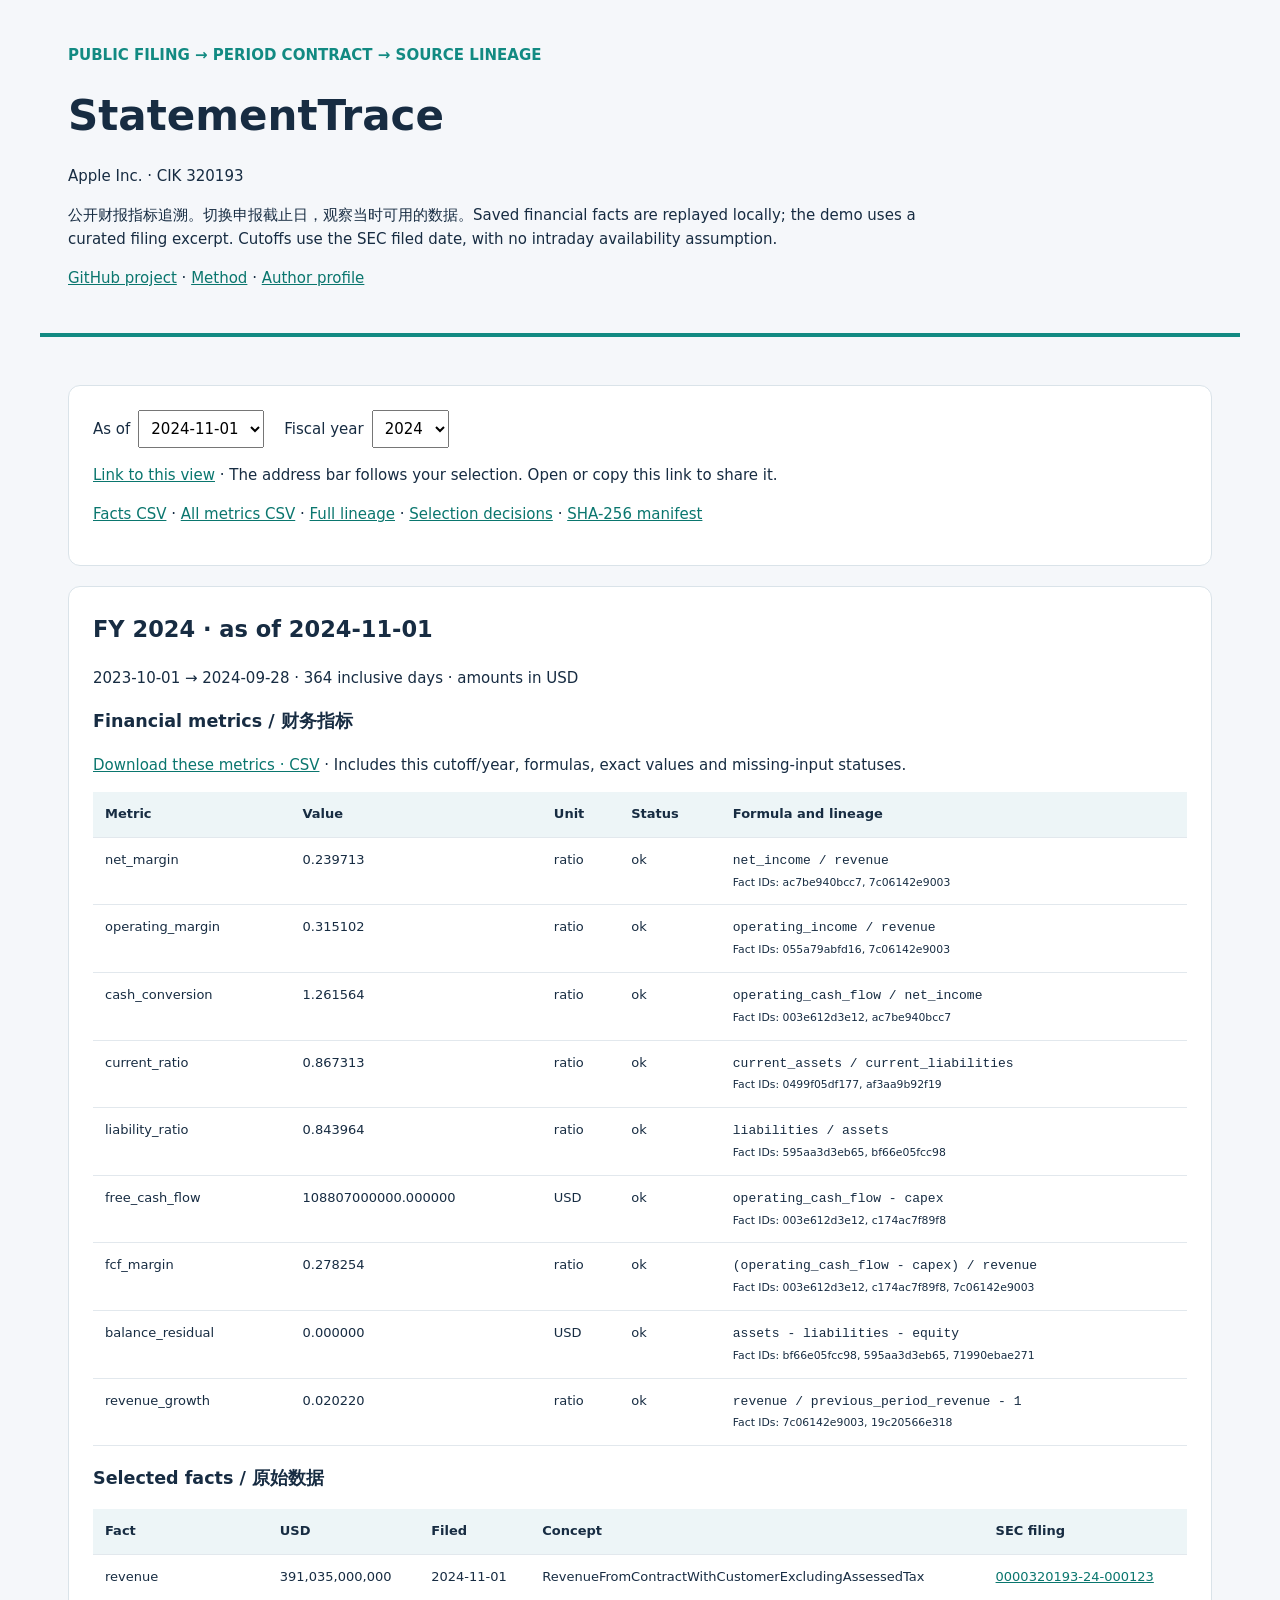
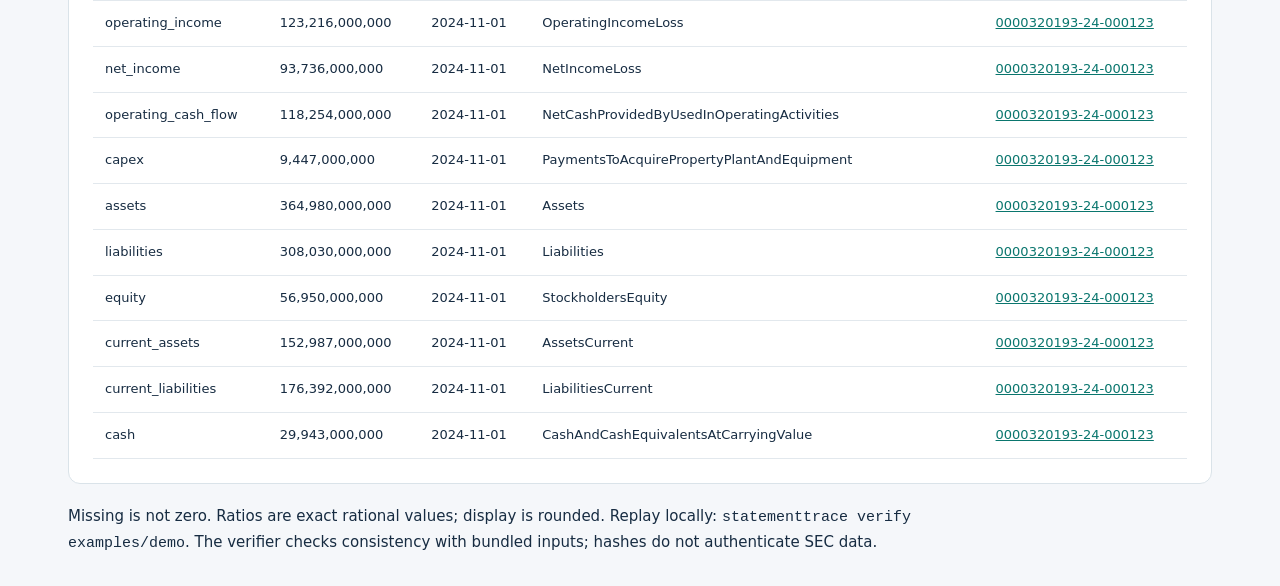
==== commit 31406ece: "feat: download the selected financial panel as CSV" ====
--- a/examples/demo/index.html
+++ b/examples/demo/index.html
@@ -1,4 +1,4 @@
-<!doctype html><html lang='en'><meta charset='utf-8'><meta name='viewport' content='width=device-width, initial-scale=1'><title>StatementTrace · financial statement evidence</title><style>*{box-sizing:border-box}body{margin:0;background:#f5f7fa;color:#172c42;font:15px/1.6 system-ui}header,main{max-width:1200px;margin:auto;padding:28px}header{border-bottom:4px solid #128a82}h1{font-size:42px;margin:0}h2{margin-top:0}p{max-width:90ch}.eyebrow{color:#128a82;font-weight:700}section,.toolbar{padding:24px;background:white;border:1px solid #dae3e9;border-radius:12px;margin:20px 0}.scroll{overflow-x:auto}table{border-collapse:collapse;width:100%;font-size:13px}th,td{padding:12px;text-align:left;border-bottom:1px solid #e2e8ed;vertical-align:top}th{background:#edf5f7}a{color:#0a766e}select{font:inherit;padding:8px;min-width:0;max-width:100%}.selectors{display:flex;flex-wrap:wrap;gap:12px 20px}.selectors label{display:flex;align-items:center;gap:8px;min-width:0;max-width:100%}code,small{overflow-wrap:anywhere}section[hidden]{display:none}@media(max-width:640px){h1{font-size:30px}header,main{padding:16px}}</style><header><p class='eyebrow'>PUBLIC FILING → PERIOD CONTRACT → SOURCE LINEAGE</p><h1>StatementTrace</h1><p>Apple Inc. · CIK 320193</p><p>公开财报指标追溯。切换申报截止日，观察当时可用的数据。Saved financial facts are replayed locally; the demo uses a curated filing excerpt. Cutoffs use the SEC filed date, with no intraday availability assumption.</p><p><a href='https://github.com/dev-belly/StatementTrace'>GitHub project</a> · <a href='https://github.com/dev-belly/StatementTrace/blob/main/docs/METHODOLOGY.md'>Method</a> · <a href='https://github.com/dev-belly'>Author profile</a></p></header><main><div class='toolbar'><div class='selectors'><label>As of <select id='cutoff'><option value='2023-11-03'>2023-11-03</option><option value='2024-10-31'>2024-10-31</option><option value='2024-11-01'>2024-11-01</option></select></label><label>Fiscal year <select id='period'><option value='&quot;2023&quot;'>2023</option><option value='&quot;2024&quot;'>2024</option></select></label></div><p id='share-view' hidden><a id='view-link'>Link to this view</a> · The address bar follows your selection. Open or copy this link to share it.</p><p id='view-status' role='status'></p><noscript><p>JavaScript is off; all saved cutoff/year panels are shown below.</p></noscript><p><a href='selected_facts.csv'>Facts CSV</a> · <a href='metrics.csv'>Metrics CSV</a> · <a href='lineage.csv'>Full lineage</a> · <a href='decisions.csv'>Selection decisions</a> · <a href='manifest.json'>SHA-256 manifest</a></p></div><section data-period='&quot;2023&quot;' data-cutoff='2023-11-03'><h2>FY 2023 · as of 2023-11-03</h2><p>2022-09-25 → 2023-09-30 · 371 inclusive days · amounts in USD</p><h3>Financial metrics / 财务指标</h3><div class='scroll'><table><thead><tr><th>Metric</th><th>Value</th><th>Unit</th><th>Status</th><th>Formula and lineage</th></tr></thead><tbody><tr><td>net_margin</td><td>0.253062</td><td>ratio</td><td>ok</td><td><code>net_income / revenue</code><br><small>Fact IDs: f2700ee683dd, 1f6399e28518</small></td></tr><tr><td>operating_margin</td><td>0.298214</td><td>ratio</td><td>ok</td><td><code>operating_income / revenue</code><br><small>Fact IDs: 973807d1911e, 1f6399e28518</small></td></tr><tr><td>cash_conversion</td><td>1.139677</td><td>ratio</td><td>ok</td><td><code>operating_cash_flow / net_income</code><br><small>Fact IDs: 9218edb7cee4, f2700ee683dd</small></td></tr><tr><td>current_ratio</td><td>0.988012</td><td>ratio</td><td>ok</td><td><code>current_assets / current_liabilities</code><br><small>Fact IDs: fec5efa70ba8, 672601608dda</small></td></tr><tr><td>liability_ratio</td><td>0.823741</td><td>ratio</td><td>ok</td><td><code>liabilities / assets</code><br><small>Fact IDs: 366b55f41ddb, 62c6b6135c02</small></td></tr><tr><td>free_cash_flow</td><td>99584000000.000000</td><td>USD</td><td>ok</td><td><code>operating_cash_flow - capex</code><br><small>Fact IDs: 9218edb7cee4, 9fbabc39dcef</small></td></tr><tr><td>fcf_margin</td><td>0.259817</td><td>ratio</td><td>ok</td><td><code>(operating_cash_flow - capex) / revenue</code><br><small>Fact IDs: 9218edb7cee4, 9fbabc39dcef, 1f6399e28518</small></td></tr><tr><td>balance_residual</td><td>0.000000</td><td>USD</td><td>ok</td><td><code>assets - liabilities - equity</code><br><small>Fact IDs: 62c6b6135c02, 366b55f41ddb, 4d224c603ad0</small></td></tr><tr><td>revenue_growth</td><td></td><td>ratio</td><td>missing_input</td><td><code>revenue / previous_period_revenue - 1</code><br><small>Fact IDs: 1f6399e28518</small></td></tr></tbody></table></div><h3>Selected facts / 原始数据</h3><div class='scroll'><table><thead><tr><th>Fact</th><th>USD</th><th>Filed</th><th>Concept</th><th>SEC filing</th></tr></thead><tbody><tr><td>revenue</td><td>383,285,000,000</td><td>2023-11-03</td><td>RevenueFromContractWithCustomerExcludingAssessedTax</td><td><a href='https://www.sec.gov/Archives/edgar/data/320193/000032019323000106/0000320193-23-000106-index.htm'>0000320193-23-000106</a></td></tr><tr><td>operating_income</td><td>114,301,000,000</td><td>2023-11-03</td><td>OperatingIncomeLoss</td><td><a href='https://www.sec.gov/Archives/edgar/data/320193/000032019323000106/0000320193-23-000106-index.htm'>0000320193-23-000106</a></td></tr><tr><td>net_income</td><td>96,995,000,000</td><td>2023-11-03</td><td>NetIncomeLoss</td><td><a href='https://www.sec.gov/Archives/edgar/data/320193/000032019323000106/0000320193-23-000106-index.htm'>0000320193-23-000106</a></td></tr><tr><td>operating_cash_flow</td><td>110,543,000,000</td><td>2023-11-03</td><td>NetCashProvidedByUsedInOperatingActivities</td><td><a href='https://www.sec.gov/Archives/edgar/data/320193/000032019323000106/0000320193-23-000106-index.htm'>0000320193-23-000106</a></td></tr><tr><td>capex</td><td>10,959,000,000</td><td>2023-11-03</td><td>PaymentsToAcquirePropertyPlantAndEquipment</td><td><a href='https://www.sec.gov/Archives/edgar/data/320193/000032019323000106/0000320193-23-000106-index.htm'>0000320193-23-000106</a></td></tr><tr><td>assets</td><td>352,583,000,000</td><td>2023-11-03</td><td>Assets</td><td><a href='https://www.sec.gov/Archives/edgar/data/320193/000032019323000106/0000320193-23-000106-index.htm'>0000320193-23-000106</a></td></tr><tr><td>liabilities</td><td>290,437,000,000</td><td>2023-11-03</td><td>Liabilities</td><td><a href='https://www.sec.gov/Archives/edgar/data/320193/000032019323000106/0000320193-23-000106-index.htm'>0000320193-23-000106</a></td></tr><tr><td>equity</td><td>62,146,000,000</td><td>2023-11-03</td><td>StockholdersEquity</td><td><a href='https://www.sec.gov/Archives/edgar/data/320193/000032019323000106/0000320193-23-000106-index.htm'>0000320193-23-000106</a></td></tr><tr><td>current_assets</td><td>143,566,000,000</td><td>2023-11-03</td><td>AssetsCurrent</td><td><a href='https://www.sec.gov/Archives/edgar/data/320193/000032019323000106/0000320193-23-000106-index.htm'>0000320193-23-000106</a></td></tr><tr><td>current_liabilities</td><td>145,308,000,000</td><td>2023-11-03</td><td>LiabilitiesCurrent</td><td><a href='https://www.sec.gov/Archives/edgar/data/320193/000032019323000106/0000320193-23-000106-index.htm'>0000320193-23-000106</a></td></tr><tr><td>cash</td><td>29,965,000,000</td><td>2023-11-03</td><td>CashAndCashEquivalentsAtCarryingValue</td><td><a href='https://www.sec.gov/Archives/edgar/data/320193/000032019323000106/0000320193-23-000106-index.htm'>0000320193-23-000106</a></td></tr></tbody></table></div></section><section data-period='&quot;2024&quot;' data-cutoff='2023-11-03'><h2>FY 2024 · as of 2023-11-03</h2><p>2023-10-01 → 2024-09-28 · 364 inclusive days · amounts in USD</p><h3>Financial metrics / 财务指标</h3><div class='scroll'><table><thead><tr><th>Metric</th><th>Value</th><th>Unit</th><th>Status</th><th>Formula and lineage</th></tr></thead><tbody><tr><td>net_margin</td><td></td><td>ratio</td><td>missing_input</td><td><code>net_income / revenue</code><br><small>Fact IDs: </small></td></tr><tr><td>operating_margin</td><td></td><td>ratio</td><td>missing_input</td><td><code>operating_income / revenue</code><br><small>Fact IDs: </small></td></tr><tr><td>cash_conversion</td><td></td><td>ratio</td><td>missing_input</td><td><code>operating_cash_flow / net_income</code><br><small>Fact IDs: </small></td></tr><tr><td>current_ratio</td><td></td><td>ratio</td><td>missing_input</td><td><code>current_assets / current_liabilities</code><br><small>Fact IDs: </small></td></tr><tr><td>liability_ratio</td><td></td><td>ratio</td><td>missing_input</td><td><code>liabilities / assets</code><br><small>Fact IDs: </small></td></tr><tr><td>free_cash_flow</td><td></td><td>USD</td><td>missing_input</td><td><code>operating_cash_flow - capex</code><br><small>Fact IDs: </small></td></tr><tr><td>fcf_margin</td><td></td><td>ratio</td><td>missing_input</td><td><code>(operating_cash_flow - capex) / revenue</code><br><small>Fact IDs: </small></td></tr><tr><td>balance_residual</td><td></td><td>USD</td><td>missing_input</td><td><code>assets - liabilities - equity</code><br><small>Fact IDs: </small></td></tr><tr><td>revenue_growth</td><td></td><td>ratio</td><td>missing_input</td><td><code>revenue / previous_period_revenue - 1</code><br><small>Fact IDs: 1f6399e28518</small></td></tr></tbody></table></div><h3>Selected facts / 原始数据</h3><div class='scroll'><table><thead><tr><th>Fact</th><th>USD</th><th>Filed</th><th>Concept</th><th>SEC filing</th></tr></thead><tbody><tr><td>revenue</td><td colspan='4'>Missing at this cutoff</td></tr><tr><td>operating_income</td><td colspan='4'>Missing at this cutoff</td></tr><tr><td>net_income</td><td colspan='4'>Missing at this cutoff</td></tr><tr><td>operating_cash_flow</td><td colspan='4'>Missing at this cutoff</td></tr><tr><td>capex</td><td colspan='4'>Missing at this cutoff</td></tr><tr><td>assets</td><td colspan='4'>Missing at this cutoff</td></tr><tr><td>liabilities</td><td colspan='4'>Missing at this cutoff</td></tr><tr><td>equity</td><td colspan='4'>Missing at this cutoff</td></tr><tr><td>current_assets</td><td colspan='4'>Missing at this cutoff</td></tr><tr><td>current_liabilities</td><td colspan='4'>Missing at this cutoff</td></tr><tr><td>cash</td><td colspan='4'>Missing at this cutoff</td></tr></tbody></table></div></section><section data-period='&quot;2023&quot;' data-cutoff='2024-10-31'><h2>FY 2023 · as of 2024-10-31</h2><p>2022-09-25 → 2023-09-30 · 371 inclusive days · amounts in USD</p><h3>Financial metrics / 财务指标</h3><div class='scroll'><table><thead><tr><th>Metric</th><th>Value</th><th>Unit</th><th>Status</th><th>Formula and lineage</th></tr></thead><tbody><tr><td>net_margin</td><td>0.253062</td><td>ratio</td><td>ok</td><td><code>net_income / revenue</code><br><small>Fact IDs: f2700ee683dd, 1f6399e28518</small></td></tr><tr><td>operating_margin</td><td>0.298214</td><td>ratio</td><td>ok</td><td><code>operating_income / revenue</code><br><small>Fact IDs: 973807d1911e, 1f6399e28518</small></td></tr><tr><td>cash_conversion</td><td>1.139677</td><td>ratio</td><td>ok</td><td><code>operating_cash_flow / net_income</code><br><small>Fact IDs: 9218edb7cee4, f2700ee683dd</small></td></tr><tr><td>current_ratio</td><td>0.988012</td><td>ratio</td><td>ok</td><td><code>current_assets / current_liabilities</code><br><small>Fact IDs: fec5efa70ba8, 672601608dda</small></td></tr><tr><td>liability_ratio</td><td>0.823741</td><td>ratio</td><td>ok</td><td><code>liabilities / assets</code><br><small>Fact IDs: 366b55f41ddb, 62c6b6135c02</small></td></tr><tr><td>free_cash_flow</td><td>99584000000.000000</td><td>USD</td><td>ok</td><td><code>operating_cash_flow - capex</code><br><small>Fact IDs: 9218edb7cee4, 9fbabc39dcef</small></td></tr><tr><td>fcf_margin</td><td>0.259817</td><td>ratio</td><td>ok</td><td><code>(operating_cash_flow - capex) / revenue</code><br><small>Fact IDs: 9218edb7cee4, 9fbabc39dcef, 1f6399e28518</small></td></tr><tr><td>balance_residual</td><td>0.000000</td><td>USD</td><td>ok</td><td><code>assets - liabilities - equity</code><br><small>Fact IDs: 62c6b6135c02, 366b55f41ddb, 4d224c603ad0</small></td></tr><tr><td>revenue_growth</td><td></td><td>ratio</td><td>missing_input</td><td><code>revenue / previous_period_revenue - 1</code><br><small>Fact IDs: 1f6399e28518</small></td></tr></tbody></table></div><h3>Selected facts / 原始数据</h3><div class='scroll'><table><thead><tr><th>Fact</th><th>USD</th><th>Filed</th><th>Concept</th><th>SEC filing</th></tr></thead><tbody><tr><td>revenue</td><td>383,285,000,000</td><td>2023-11-03</td><td>RevenueFromContractWithCustomerExcludingAssessedTax</td><td><a href='https://www.sec.gov/Archives/edgar/data/320193/000032019323000106/0000320193-23-000106-index.htm'>0000320193-23-000106</a></td></tr><tr><td>operating_income</td><td>114,301,000,000</td><td>2023-11-03</td><td>OperatingIncomeLoss</td><td><a href='https://www.sec.gov/Archives/edgar/data/320193/000032019323000106/0000320193-23-000106-index.htm'>0000320193-23-000106</a></td></tr><tr><td>net_income</td><td>96,995,000,000</td><td>2023-11-03</td><td>NetIncomeLoss</td><td><a href='https://www.sec.gov/Archives/edgar/data/320193/000032019323000106/0000320193-23-000106-index.htm'>0000320193-23-000106</a></td></tr><tr><td>operating_cash_flow</td><td>110,543,000,000</td><td>2023-11-03</td><td>NetCashProvidedByUsedInOperatingActivities</td><td><a href='https://www.sec.gov/Archives/edgar/data/320193/000032019323000106/0000320193-23-000106-index.htm'>0000320193-23-000106</a></td></tr><tr><td>capex</td><td>10,959,000,000</td><td>2023-11-03</td><td>PaymentsToAcquirePropertyPlantAndEquipment</td><td><a href='https://www.sec.gov/Archives/edgar/data/320193/000032019323000106/0000320193-23-000106-index.htm'>0000320193-23-000106</a></td></tr><tr><td>assets</td><td>352,583,000,000</td><td>2023-11-03</td><td>Assets</td><td><a href='https://www.sec.gov/Archives/edgar/data/320193/000032019323000106/0000320193-23-000106-index.htm'>0000320193-23-000106</a></td></tr><tr><td>liabilities</td><td>290,437,000,000</td><td>2023-11-03</td><td>Liabilities</td><td><a href='https://www.sec.gov/Archives/edgar/data/320193/000032019323000106/0000320193-23-000106-index.htm'>0000320193-23-000106</a></td></tr><tr><td>equity</td><td>62,146,000,000</td><td>2023-11-03</td><td>StockholdersEquity</td><td><a href='https://www.sec.gov/Archives/edgar/data/320193/000032019323000106/0000320193-23-000106-index.htm'>0000320193-23-000106</a></td></tr><tr><td>current_assets</td><td>143,566,000,000</td><td>2023-11-03</td><td>AssetsCurrent</td><td><a href='https://www.sec.gov/Archives/edgar/data/320193/000032019323000106/0000320193-23-000106-index.htm'>0000320193-23-000106</a></td></tr><tr><td>current_liabilities</td><td>145,308,000,000</td><td>2023-11-03</td><td>LiabilitiesCurrent</td><td><a href='https://www.sec.gov/Archives/edgar/data/320193/000032019323000106/0000320193-23-000106-index.htm'>0000320193-23-000106</a></td></tr><tr><td>cash</td><td>29,965,000,000</td><td>2023-11-03</td><td>CashAndCashEquivalentsAtCarryingValue</td><td><a href='https://www.sec.gov/Archives/edgar/data/320193/000032019323000106/0000320193-23-000106-index.htm'>0000320193-23-000106</a></td></tr></tbody></table></div></section><section data-period='&quot;2024&quot;' data-cutoff='2024-10-31'><h2>FY 2024 · as of 2024-10-31</h2><p>2023-10-01 → 2024-09-28 · 364 inclusive days · amounts in USD</p><h3>Financial metrics / 财务指标</h3><div class='scroll'><table><thead><tr><th>Metric</th><th>Value</th><th>Unit</th><th>Status</th><th>Formula and lineage</th></tr></thead><tbody><tr><td>net_margin</td><td></td><td>ratio</td><td>missing_input</td><td><code>net_income / revenue</code><br><small>Fact IDs: </small></td></tr><tr><td>operating_margin</td><td></td><td>ratio</td><td>missing_input</td><td><code>operating_income / revenue</code><br><small>Fact IDs: </small></td></tr><tr><td>cash_conversion</td><td></td><td>ratio</td><td>missing_input</td><td><code>operating_cash_flow / net_income</code><br><small>Fact IDs: </small></td></tr><tr><td>current_ratio</td><td></td><td>ratio</td><td>missing_input</td><td><code>current_assets / current_liabilities</code><br><small>Fact IDs: </small></td></tr><tr><td>liability_ratio</td><td></td><td>ratio</td><td>missing_input</td><td><code>liabilities / assets</code><br><small>Fact IDs: </small></td></tr><tr><td>free_cash_flow</td><td></td><td>USD</td><td>missing_input</td><td><code>operating_cash_flow - capex</code><br><small>Fact IDs: </small></td></tr><tr><td>fcf_margin</td><td></td><td>ratio</td><td>missing_input</td><td><code>(operating_cash_flow - capex) / revenue</code><br><small>Fact IDs: </small></td></tr><tr><td>balance_residual</td><td></td><td>USD</td><td>missing_input</td><td><code>assets - liabilities - equity</code><br><small>Fact IDs: </small></td></tr><tr><td>revenue_growth</td><td></td><td>ratio</td><td>missing_input</td><td><code>revenue / previous_period_revenue - 1</code><br><small>Fact IDs: 1f6399e28518</small></td></tr></tbody></table></div><h3>Selected facts / 原始数据</h3><div class='scroll'><table><thead><tr><th>Fact</th><th>USD</th><th>Filed</th><th>Concept</th><th>SEC filing</th></tr></thead><tbody><tr><td>revenue</td><td colspan='4'>Missing at this cutoff</td></tr><tr><td>operating_income</td><td colspan='4'>Missing at this cutoff</td></tr><tr><td>net_income</td><td colspan='4'>Missing at this cutoff</td></tr><tr><td>operating_cash_flow</td><td colspan='4'>Missing at this cutoff</td></tr><tr><td>capex</td><td colspan='4'>Missing at this cutoff</td></tr><tr><td>assets</td><td colspan='4'>Missing at this cutoff</td></tr><tr><td>liabilities</td><td colspan='4'>Missing at this cutoff</td></tr><tr><td>equity</td><td colspan='4'>Missing at this cutoff</td></tr><tr><td>current_assets</td><td colspan='4'>Missing at this cutoff</td></tr><tr><td>current_liabilities</td><td colspan='4'>Missing at this cutoff</td></tr><tr><td>cash</td><td colspan='4'>Missing at this cutoff</td></tr></tbody></table></div></section><section data-period='&quot;2023&quot;' data-cutoff='2024-11-01'><h2>FY 2023 · as of 2024-11-01</h2><p>2022-09-25 → 2023-09-30 · 371 inclusive days · amounts in USD</p><h3>Financial metrics / 财务指标</h3><div class='scroll'><table><thead><tr><th>Metric</th><th>Value</th><th>Unit</th><th>Status</th><th>Formula and lineage</th></tr></thead><tbody><tr><td>net_margin</td><td>0.253062</td><td>ratio</td><td>ok</td><td><code>net_income / revenue</code><br><small>Fact IDs: 0b3251fc98a4, 19c20566e318</small></td></tr><tr><td>operating_margin</td><td>0.298214</td><td>ratio</td><td>ok</td><td><code>operating_income / revenue</code><br><small>Fact IDs: 2b88e06fea40, 19c20566e318</small></td></tr><tr><td>cash_conversion</td><td>1.139677</td><td>ratio</td><td>ok</td><td><code>operating_cash_flow / net_income</code><br><small>Fact IDs: d366fc430e23, 0b3251fc98a4</small></td></tr><tr><td>current_ratio</td><td>0.988012</td><td>ratio</td><td>ok</td><td><code>current_assets / current_liabilities</code><br><small>Fact IDs: 1fbe75660699, 75a4639e0efa</small></td></tr><tr><td>liability_ratio</td><td>0.823741</td><td>ratio</td><td>ok</td><td><code>liabilities / assets</code><br><small>Fact IDs: 3a57576b1582, e2484f97b92b</small></td></tr><tr><td>free_cash_flow</td><td>99584000000.000000</td><td>USD</td><td>ok</td><td><code>operating_cash_flow - capex</code><br><small>Fact IDs: d366fc430e23, 18fa3088d1c6</small></td></tr><tr><td>fcf_margin</td><td>0.259817</td><td>ratio</td><td>ok</td><td><code>(operating_cash_flow - capex) / revenue</code><br><small>Fact IDs: d366fc430e23, 18fa3088d1c6, 19c20566e318</small></td></tr><tr><td>balance_residual</td><td>0.000000</td><td>USD</td><td>ok</td><td><code>assets - liabilities - equity</code><br><small>Fact IDs: e2484f97b92b, 3a57576b1582, bbcc43e732e5</small></td></tr><tr><td>revenue_growth</td><td></td><td>ratio</td><td>missing_input</td><td><code>revenue / previous_period_revenue - 1</code><br><small>Fact IDs: 19c20566e318</small></td></tr></tbody></table></div><h3>Selected facts / 原始数据</h3><div class='scroll'><table><thead><tr><th>Fact</th><th>USD</th><th>Filed</th><th>Concept</th><th>SEC filing</th></tr></thead><tbody><tr><td>revenue</td><td>383,285,000,000</td><td>2024-11-01</td><td>RevenueFromContractWithCustomerExcludingAssessedTax</td><td><a href='https://www.sec.gov/Archives/edgar/data/320193/000032019324000123/0000320193-24-000123-index.htm'>0000320193-24-000123</a></td></tr><tr><td>operating_income</td><td>114,301,000,000</td><td>2024-11-01</td><td>OperatingIncomeLoss</td><td><a href='https://www.sec.gov/Archives/edgar/data/320193/000032019324000123/0000320193-24-000123-index.htm'>0000320193-24-000123</a></td></tr><tr><td>net_income</td><td>96,995,000,000</td><td>2024-11-01</td><td>NetIncomeLoss</td><td><a href='https://www.sec.gov/Archives/edgar/data/320193/000032019324000123/0000320193-24-000123-index.htm'>0000320193-24-000123</a></td></tr><tr><td>operating_cash_flow</td><td>110,543,000,000</td><td>2024-11-01</td><td>NetCashProvidedByUsedInOperatingActivities</td><td><a href='https://www.sec.gov/Archives/edgar/data/320193/000032019324000123/0000320193-24-000123-index.htm'>0000320193-24-000123</a></td></tr><tr><td>capex</td><td>10,959,000,000</td><td>2024-11-01</td><td>PaymentsToAcquirePropertyPlantAndEquipment</td><td><a href='https://www.sec.gov/Archives/edgar/data/320193/000032019324000123/0000320193-24-000123-index.htm'>0000320193-24-000123</a></td></tr><tr><td>assets</td><td>352,583,000,000</td><td>2024-11-01</td><td>Assets</td><td><a href='https://www.sec.gov/Archives/edgar/data/320193/000032019324000123/0000320193-24-000123-index.htm'>0000320193-24-000123</a></td></tr><tr><td>liabilities</td><td>290,437,000,000</td><td>2024-11-01</td><td>Liabilities</td><td><a href='https://www.sec.gov/Archives/edgar/data/320193/000032019324000123/0000320193-24-000123-index.htm'>0000320193-24-000123</a></td></tr><tr><td>equity</td><td>62,146,000,000</td><td>2024-11-01</td><td>StockholdersEquity</td><td><a href='https://www.sec.gov/Archives/edgar/data/320193/000032019324000123/0000320193-24-000123-index.htm'>0000320193-24-000123</a></td></tr><tr><td>current_assets</td><td>143,566,000,000</td><td>2024-11-01</td><td>AssetsCurrent</td><td><a href='https://www.sec.gov/Archives/edgar/data/320193/000032019324000123/0000320193-24-000123-index.htm'>0000320193-24-000123</a></td></tr><tr><td>current_liabilities</td><td>145,308,000,000</td><td>2024-11-01</td><td>LiabilitiesCurrent</td><td><a href='https://www.sec.gov/Archives/edgar/data/320193/000032019324000123/0000320193-24-000123-index.htm'>0000320193-24-000123</a></td></tr><tr><td>cash</td><td>29,965,000,000</td><td>2024-11-01</td><td>CashAndCashEquivalentsAtCarryingValue</td><td><a href='https://www.sec.gov/Archives/edgar/data/320193/000032019324000123/0000320193-24-000123-index.htm'>0000320193-24-000123</a></td></tr></tbody></table></div></section><section data-period='&quot;2024&quot;' data-cutoff='2024-11-01'><h2>FY 2024 · as of 2024-11-01</h2><p>2023-10-01 → 2024-09-28 · 364 inclusive days · amounts in USD</p><h3>Financial metrics / 财务指标</h3><div class='scroll'><table><thead><tr><th>Metric</th><th>Value</th><th>Unit</th><th>Status</th><th>Formula and lineage</th></tr></thead><tbody><tr><td>net_margin</td><td>0.239713</td><td>ratio</td><td>ok</td><td><code>net_income / revenue</code><br><small>Fact IDs: ac7be940bcc7, 7c06142e9003</small></td></tr><tr><td>operating_margin</td><td>0.315102</td><td>ratio</td><td>ok</td><td><code>operating_income / revenue</code><br><small>Fact IDs: 055a79abfd16, 7c06142e9003</small></td></tr><tr><td>cash_conversion</td><td>1.261564</td><td>ratio</td><td>ok</td><td><code>operating_cash_flow / net_income</code><br><small>Fact IDs: 003e612d3e12, ac7be940bcc7</small></td></tr><tr><td>current_ratio</td><td>0.867313</td><td>ratio</td><td>ok</td><td><code>current_assets / current_liabilities</code><br><small>Fact IDs: 0499f05df177, af3aa9b92f19</small></td></tr><tr><td>liability_ratio</td><td>0.843964</td><td>ratio</td><td>ok</td><td><code>liabilities / assets</code><br><small>Fact IDs: 595aa3d3eb65, bf66e05fcc98</small></td></tr><tr><td>free_cash_flow</td><td>108807000000.000000</td><td>USD</td><td>ok</td><td><code>operating_cash_flow - capex</code><br><small>Fact IDs: 003e612d3e12, c174ac7f89f8</small></td></tr><tr><td>fcf_margin</td><td>0.278254</td><td>ratio</td><td>ok</td><td><code>(operating_cash_flow - capex) / revenue</code><br><small>Fact IDs: 003e612d3e12, c174ac7f89f8, 7c06142e9003</small></td></tr><tr><td>balance_residual</td><td>0.000000</td><td>USD</td><td>ok</td><td><code>assets - liabilities - equity</code><br><small>Fact IDs: bf66e05fcc98, 595aa3d3eb65, 71990ebae271</small></td></tr><tr><td>revenue_growth</td><td>0.020220</td><td>ratio</td><td>ok</td><td><code>revenue / previous_period_revenue - 1</code><br><small>Fact IDs: 7c06142e9003, 19c20566e318</small></td></tr></tbody></table></div><h3>Selected facts / 原始数据</h3><div class='scroll'><table><thead><tr><th>Fact</th><th>USD</th><th>Filed</th><th>Concept</th><th>SEC filing</th></tr></thead><tbody><tr><td>revenue</td><td>391,035,000,000</td><td>2024-11-01</td><td>RevenueFromContractWithCustomerExcludingAssessedTax</td><td><a href='https://www.sec.gov/Archives/edgar/data/320193/000032019324000123/0000320193-24-000123-index.htm'>0000320193-24-000123</a></td></tr><tr><td>operating_income</td><td>123,216,000,000</td><td>2024-11-01</td><td>OperatingIncomeLoss</td><td><a href='https://www.sec.gov/Archives/edgar/data/320193/000032019324000123/0000320193-24-000123-index.htm'>0000320193-24-000123</a></td></tr><tr><td>net_income</td><td>93,736,000,000</td><td>2024-11-01</td><td>NetIncomeLoss</td><td><a href='https://www.sec.gov/Archives/edgar/data/320193/000032019324000123/0000320193-24-000123-index.htm'>0000320193-24-000123</a></td></tr><tr><td>operating_cash_flow</td><td>118,254,000,000</td><td>2024-11-01</td><td>NetCashProvidedByUsedInOperatingActivities</td><td><a href='https://www.sec.gov/Archives/edgar/data/320193/000032019324000123/0000320193-24-000123-index.htm'>0000320193-24-000123</a></td></tr><tr><td>capex</td><td>9,447,000,000</td><td>2024-11-01</td><td>PaymentsToAcquirePropertyPlantAndEquipment</td><td><a href='https://www.sec.gov/Archives/edgar/data/320193/000032019324000123/0000320193-24-000123-index.htm'>0000320193-24-000123</a></td></tr><tr><td>assets</td><td>364,980,000,000</td><td>2024-11-01</td><td>Assets</td><td><a href='https://www.sec.gov/Archives/edgar/data/320193/000032019324000123/0000320193-24-000123-index.htm'>0000320193-24-000123</a></td></tr><tr><td>liabilities</td><td>308,030,000,000</td><td>2024-11-01</td><td>Liabilities</td><td><a href='https://www.sec.gov/Archives/edgar/data/320193/000032019324000123/0000320193-24-000123-index.htm'>0000320193-24-000123</a></td></tr><tr><td>equity</td><td>56,950,000,000</td><td>2024-11-01</td><td>StockholdersEquity</td><td><a href='https://www.sec.gov/Archives/edgar/data/320193/000032019324000123/0000320193-24-000123-index.htm'>0000320193-24-000123</a></td></tr><tr><td>current_assets</td><td>152,987,000,000</td><td>2024-11-01</td><td>AssetsCurrent</td><td><a href='https://www.sec.gov/Archives/edgar/data/320193/000032019324000123/0000320193-24-000123-index.htm'>0000320193-24-000123</a></td></tr><tr><td>current_liabilities</td><td>176,392,000,000</td><td>2024-11-01</td><td>LiabilitiesCurrent</td><td><a href='https://www.sec.gov/Archives/edgar/data/320193/000032019324000123/0000320193-24-000123-index.htm'>0000320193-24-000123</a></td></tr><tr><td>cash</td><td>29,943,000,000</td><td>2024-11-01</td><td>CashAndCashEquivalentsAtCarryingValue</td><td><a href='https://www.sec.gov/Archives/edgar/data/320193/000032019324000123/0000320193-24-000123-index.htm'>0000320193-24-000123</a></td></tr></tbody></table></div></section><p>Missing is not zero. Ratios are exact rational values; display is rounded. Replay locally: <code>statementtrace verify examples/demo</code>. The verifier checks consistency with bundled inputs; hashes do not authenticate SEC data.</p></main><script>
+<!doctype html><html lang='en'><meta charset='utf-8'><meta name='viewport' content='width=device-width, initial-scale=1'><title>StatementTrace · financial statement evidence</title><style>*{box-sizing:border-box}body{margin:0;background:#f5f7fa;color:#172c42;font:15px/1.6 system-ui}header,main{max-width:1200px;margin:auto;padding:28px}header{border-bottom:4px solid #128a82}h1{font-size:42px;margin:0}h2{margin-top:0}p{max-width:90ch}.eyebrow{color:#128a82;font-weight:700}section,.toolbar{padding:24px;background:white;border:1px solid #dae3e9;border-radius:12px;margin:20px 0}.scroll{overflow-x:auto}table{border-collapse:collapse;width:100%;font-size:13px}th,td{padding:12px;text-align:left;border-bottom:1px solid #e2e8ed;vertical-align:top}th{background:#edf5f7}a{color:#0a766e}select{font:inherit;padding:8px;min-width:0;max-width:100%}.selectors{display:flex;flex-wrap:wrap;gap:12px 20px}.selectors label{display:flex;align-items:center;gap:8px;min-width:0;max-width:100%}code,small{overflow-wrap:anywhere}section[hidden]{display:none}@media(max-width:640px){h1{font-size:30px}header,main{padding:16px}}</style><header><p class='eyebrow'>PUBLIC FILING → PERIOD CONTRACT → SOURCE LINEAGE</p><h1>StatementTrace</h1><p>Apple Inc. · CIK 320193</p><p>公开财报指标追溯。切换申报截止日，观察当时可用的数据。Saved financial facts are replayed locally; the demo uses a curated filing excerpt. Cutoffs use the SEC filed date, with no intraday availability assumption.</p><p><a href='https://github.com/dev-belly/StatementTrace'>GitHub project</a> · <a href='https://github.com/dev-belly/StatementTrace/blob/main/docs/METHODOLOGY.md'>Method</a> · <a href='https://github.com/dev-belly'>Author profile</a></p></header><main><div class='toolbar'><div class='selectors'><label>As of <select id='cutoff'><option value='2023-11-03'>2023-11-03</option><option value='2024-10-31'>2024-10-31</option><option value='2024-11-01'>2024-11-01</option></select></label><label>Fiscal year <select id='period'><option value='&quot;2023&quot;'>2023</option><option value='&quot;2024&quot;'>2024</option></select></label></div><p id='share-view' hidden><a id='view-link'>Link to this view</a> · The address bar follows your selection. Open or copy this link to share it.</p><p id='view-status' role='status'></p><noscript><p>JavaScript is off; all saved cutoff/year panels are shown below.</p></noscript><p><a href='selected_facts.csv'>Facts CSV</a> · <a href='metrics.csv'>All metrics CSV</a> · <a href='lineage.csv'>Full lineage</a> · <a href='decisions.csv'>Selection decisions</a> · <a href='manifest.json'>SHA-256 manifest</a></p></div><section data-period='&quot;2023&quot;' data-cutoff='2023-11-03'><h2>FY 2023 · as of 2023-11-03</h2><p>2022-09-25 → 2023-09-30 · 371 inclusive days · amounts in USD</p><h3>Financial metrics / 财务指标</h3><p><a class='view-csv' href='[data-uri]' download='statementtrace-metrics-2023-11-03.csv'>Download these metrics · CSV</a> · Includes this cutoff/year, formulas, exact values and missing-input statuses.</p><div class='scroll'><table><thead><tr><th>Metric</th><th>Value</th><th>Unit</th><th>Status</th><th>Formula and lineage</th></tr></thead><tbody><tr><td>net_margin</td><td>0.253062</td><td>ratio</td><td>ok</td><td><code>net_income / revenue</code><br><small>Fact IDs: f2700ee683dd, 1f6399e28518</small></td></tr><tr><td>operating_margin</td><td>0.298214</td><td>ratio</td><td>ok</td><td><code>operating_income / revenue</code><br><small>Fact IDs: 973807d1911e, 1f6399e28518</small></td></tr><tr><td>cash_conversion</td><td>1.139677</td><td>ratio</td><td>ok</td><td><code>operating_cash_flow / net_income</code><br><small>Fact IDs: 9218edb7cee4, f2700ee683dd</small></td></tr><tr><td>current_ratio</td><td>0.988012</td><td>ratio</td><td>ok</td><td><code>current_assets / current_liabilities</code><br><small>Fact IDs: fec5efa70ba8, 672601608dda</small></td></tr><tr><td>liability_ratio</td><td>0.823741</td><td>ratio</td><td>ok</td><td><code>liabilities / assets</code><br><small>Fact IDs: 366b55f41ddb, 62c6b6135c02</small></td></tr><tr><td>free_cash_flow</td><td>99584000000.000000</td><td>USD</td><td>ok</td><td><code>operating_cash_flow - capex</code><br><small>Fact IDs: 9218edb7cee4, 9fbabc39dcef</small></td></tr><tr><td>fcf_margin</td><td>0.259817</td><td>ratio</td><td>ok</td><td><code>(operating_cash_flow - capex) / revenue</code><br><small>Fact IDs: 9218edb7cee4, 9fbabc39dcef, 1f6399e28518</small></td></tr><tr><td>balance_residual</td><td>0.000000</td><td>USD</td><td>ok</td><td><code>assets - liabilities - equity</code><br><small>Fact IDs: 62c6b6135c02, 366b55f41ddb, 4d224c603ad0</small></td></tr><tr><td>revenue_growth</td><td></td><td>ratio</td><td>missing_input</td><td><code>revenue / previous_period_revenue - 1</code><br><small>Fact IDs: 1f6399e28518</small></td></tr></tbody></table></div><h3>Selected facts / 原始数据</h3><div class='scroll'><table><thead><tr><th>Fact</th><th>USD</th><th>Filed</th><th>Concept</th><th>SEC filing</th></tr></thead><tbody><tr><td>revenue</td><td>383,285,000,000</td><td>2023-11-03</td><td>RevenueFromContractWithCustomerExcludingAssessedTax</td><td><a href='https://www.sec.gov/Archives/edgar/data/320193/000032019323000106/0000320193-23-000106-index.htm'>0000320193-23-000106</a></td></tr><tr><td>operating_income</td><td>114,301,000,000</td><td>2023-11-03</td><td>OperatingIncomeLoss</td><td><a href='https://www.sec.gov/Archives/edgar/data/320193/000032019323000106/0000320193-23-000106-index.htm'>0000320193-23-000106</a></td></tr><tr><td>net_income</td><td>96,995,000,000</td><td>2023-11-03</td><td>NetIncomeLoss</td><td><a href='https://www.sec.gov/Archives/edgar/data/320193/000032019323000106/0000320193-23-000106-index.htm'>0000320193-23-000106</a></td></tr><tr><td>operating_cash_flow</td><td>110,543,000,000</td><td>2023-11-03</td><td>NetCashProvidedByUsedInOperatingActivities</td><td><a href='https://www.sec.gov/Archives/edgar/data/320193/000032019323000106/0000320193-23-000106-index.htm'>0000320193-23-000106</a></td></tr><tr><td>capex</td><td>10,959,000,000</td><td>2023-11-03</td><td>PaymentsToAcquirePropertyPlantAndEquipment</td><td><a href='https://www.sec.gov/Archives/edgar/data/320193/000032019323000106/0000320193-23-000106-index.htm'>0000320193-23-000106</a></td></tr><tr><td>assets</td><td>352,583,000,000</td><td>2023-11-03</td><td>Assets</td><td><a href='https://www.sec.gov/Archives/edgar/data/320193/000032019323000106/0000320193-23-000106-index.htm'>0000320193-23-000106</a></td></tr><tr><td>liabilities</td><td>290,437,000,000</td><td>2023-11-03</td><td>Liabilities</td><td><a href='https://www.sec.gov/Archives/edgar/data/320193/000032019323000106/0000320193-23-000106-index.htm'>0000320193-23-000106</a></td></tr><tr><td>equity</td><td>62,146,000,000</td><td>2023-11-03</td><td>StockholdersEquity</td><td><a href='https://www.sec.gov/Archives/edgar/data/320193/000032019323000106/0000320193-23-000106-index.htm'>0000320193-23-000106</a></td></tr><tr><td>current_assets</td><td>143,566,000,000</td><td>2023-11-03</td><td>AssetsCurrent</td><td><a href='https://www.sec.gov/Archives/edgar/data/320193/000032019323000106/0000320193-23-000106-index.htm'>0000320193-23-000106</a></td></tr><tr><td>current_liabilities</td><td>145,308,000,000</td><td>2023-11-03</td><td>LiabilitiesCurrent</td><td><a href='https://www.sec.gov/Archives/edgar/data/320193/000032019323000106/0000320193-23-000106-index.htm'>0000320193-23-000106</a></td></tr><tr><td>cash</td><td>29,965,000,000</td><td>2023-11-03</td><td>CashAndCashEquivalentsAtCarryingValue</td><td><a href='https://www.sec.gov/Archives/edgar/data/320193/000032019323000106/0000320193-23-000106-index.htm'>0000320193-23-000106</a></td></tr></tbody></table></div></section><section data-period='&quot;2024&quot;' data-cutoff='2023-11-03'><h2>FY 2024 · as of 2023-11-03</h2><p>2023-10-01 → 2024-09-28 · 364 inclusive days · amounts in USD</p><h3>Financial metrics / 财务指标</h3><p><a class='view-csv' href='[data-uri]' download='statementtrace-metrics-2023-11-03.csv'>Download these metrics · CSV</a> · Includes this cutoff/year, formulas, exact values and missing-input statuses.</p><div class='scroll'><table><thead><tr><th>Metric</th><th>Value</th><th>Unit</th><th>Status</th><th>Formula and lineage</th></tr></thead><tbody><tr><td>net_margin</td><td></td><td>ratio</td><td>missing_input</td><td><code>net_income / revenue</code><br><small>Fact IDs: </small></td></tr><tr><td>operating_margin</td><td></td><td>ratio</td><td>missing_input</td><td><code>operating_income / revenue</code><br><small>Fact IDs: </small></td></tr><tr><td>cash_conversion</td><td></td><td>ratio</td><td>missing_input</td><td><code>operating_cash_flow / net_income</code><br><small>Fact IDs: </small></td></tr><tr><td>current_ratio</td><td></td><td>ratio</td><td>missing_input</td><td><code>current_assets / current_liabilities</code><br><small>Fact IDs: </small></td></tr><tr><td>liability_ratio</td><td></td><td>ratio</td><td>missing_input</td><td><code>liabilities / assets</code><br><small>Fact IDs: </small></td></tr><tr><td>free_cash_flow</td><td></td><td>USD</td><td>missing_input</td><td><code>operating_cash_flow - capex</code><br><small>Fact IDs: </small></td></tr><tr><td>fcf_margin</td><td></td><td>ratio</td><td>missing_input</td><td><code>(operating_cash_flow - capex) / revenue</code><br><small>Fact IDs: </small></td></tr><tr><td>balance_residual</td><td></td><td>USD</td><td>missing_input</td><td><code>assets - liabilities - equity</code><br><small>Fact IDs: </small></td></tr><tr><td>revenue_growth</td><td></td><td>ratio</td><td>missing_input</td><td><code>revenue / previous_period_revenue - 1</code><br><small>Fact IDs: 1f6399e28518</small></td></tr></tbody></table></div><h3>Selected facts / 原始数据</h3><div class='scroll'><table><thead><tr><th>Fact</th><th>USD</th><th>Filed</th><th>Concept</th><th>SEC filing</th></tr></thead><tbody><tr><td>revenue</td><td colspan='4'>Missing at this cutoff</td></tr><tr><td>operating_income</td><td colspan='4'>Missing at this cutoff</td></tr><tr><td>net_income</td><td colspan='4'>Missing at this cutoff</td></tr><tr><td>operating_cash_flow</td><td colspan='4'>Missing at this cutoff</td></tr><tr><td>capex</td><td colspan='4'>Missing at this cutoff</td></tr><tr><td>assets</td><td colspan='4'>Missing at this cutoff</td></tr><tr><td>liabilities</td><td colspan='4'>Missing at this cutoff</td></tr><tr><td>equity</td><td colspan='4'>Missing at this cutoff</td></tr><tr><td>current_assets</td><td colspan='4'>Missing at this cutoff</td></tr><tr><td>current_liabilities</td><td colspan='4'>Missing at this cutoff</td></tr><tr><td>cash</td><td colspan='4'>Missing at this cutoff</td></tr></tbody></table></div></section><section data-period='&quot;2023&quot;' data-cutoff='2024-10-31'><h2>FY 2023 · as of 2024-10-31</h2><p>2022-09-25 → 2023-09-30 · 371 inclusive days · amounts in USD</p><h3>Financial metrics / 财务指标</h3><p><a class='view-csv' href='[data-uri]' download='statementtrace-metrics-2024-10-31.csv'>Download these metrics · CSV</a> · Includes this cutoff/year, formulas, exact values and missing-input statuses.</p><div class='scroll'><table><thead><tr><th>Metric</th><th>Value</th><th>Unit</th><th>Status</th><th>Formula and lineage</th></tr></thead><tbody><tr><td>net_margin</td><td>0.253062</td><td>ratio</td><td>ok</td><td><code>net_income / revenue</code><br><small>Fact IDs: f2700ee683dd, 1f6399e28518</small></td></tr><tr><td>operating_margin</td><td>0.298214</td><td>ratio</td><td>ok</td><td><code>operating_income / revenue</code><br><small>Fact IDs: 973807d1911e, 1f6399e28518</small></td></tr><tr><td>cash_conversion</td><td>1.139677</td><td>ratio</td><td>ok</td><td><code>operating_cash_flow / net_income</code><br><small>Fact IDs: 9218edb7cee4, f2700ee683dd</small></td></tr><tr><td>current_ratio</td><td>0.988012</td><td>ratio</td><td>ok</td><td><code>current_assets / current_liabilities</code><br><small>Fact IDs: fec5efa70ba8, 672601608dda</small></td></tr><tr><td>liability_ratio</td><td>0.823741</td><td>ratio</td><td>ok</td><td><code>liabilities / assets</code><br><small>Fact IDs: 366b55f41ddb, 62c6b6135c02</small></td></tr><tr><td>free_cash_flow</td><td>99584000000.000000</td><td>USD</td><td>ok</td><td><code>operating_cash_flow - capex</code><br><small>Fact IDs: 9218edb7cee4, 9fbabc39dcef</small></td></tr><tr><td>fcf_margin</td><td>0.259817</td><td>ratio</td><td>ok</td><td><code>(operating_cash_flow - capex) / revenue</code><br><small>Fact IDs: 9218edb7cee4, 9fbabc39dcef, 1f6399e28518</small></td></tr><tr><td>balance_residual</td><td>0.000000</td><td>USD</td><td>ok</td><td><code>assets - liabilities - equity</code><br><small>Fact IDs: 62c6b6135c02, 366b55f41ddb, 4d224c603ad0</small></td></tr><tr><td>revenue_growth</td><td></td><td>ratio</td><td>missing_input</td><td><code>revenue / previous_period_revenue - 1</code><br><small>Fact IDs: 1f6399e28518</small></td></tr></tbody></table></div><h3>Selected facts / 原始数据</h3><div class='scroll'><table><thead><tr><th>Fact</th><th>USD</th><th>Filed</th><th>Concept</th><th>SEC filing</th></tr></thead><tbody><tr><td>revenue</td><td>383,285,000,000</td><td>2023-11-03</td><td>RevenueFromContractWithCustomerExcludingAssessedTax</td><td><a href='https://www.sec.gov/Archives/edgar/data/320193/000032019323000106/0000320193-23-000106-index.htm'>0000320193-23-000106</a></td></tr><tr><td>operating_income</td><td>114,301,000,000</td><td>2023-11-03</td><td>OperatingIncomeLoss</td><td><a href='https://www.sec.gov/Archives/edgar/data/320193/000032019323000106/0000320193-23-000106-index.htm'>0000320193-23-000106</a></td></tr><tr><td>net_income</td><td>96,995,000,000</td><td>2023-11-03</td><td>NetIncomeLoss</td><td><a href='https://www.sec.gov/Archives/edgar/data/320193/000032019323000106/0000320193-23-000106-index.htm'>0000320193-23-000106</a></td></tr><tr><td>operating_cash_flow</td><td>110,543,000,000</td><td>2023-11-03</td><td>NetCashProvidedByUsedInOperatingActivities</td><td><a href='https://www.sec.gov/Archives/edgar/data/320193/000032019323000106/0000320193-23-000106-index.htm'>0000320193-23-000106</a></td></tr><tr><td>capex</td><td>10,959,000,000</td><td>2023-11-03</td><td>PaymentsToAcquirePropertyPlantAndEquipment</td><td><a href='https://www.sec.gov/Archives/edgar/data/320193/000032019323000106/0000320193-23-000106-index.htm'>0000320193-23-000106</a></td></tr><tr><td>assets</td><td>352,583,000,000</td><td>2023-11-03</td><td>Assets</td><td><a href='https://www.sec.gov/Archives/edgar/data/320193/000032019323000106/0000320193-23-000106-index.htm'>0000320193-23-000106</a></td></tr><tr><td>liabilities</td><td>290,437,000,000</td><td>2023-11-03</td><td>Liabilities</td><td><a href='https://www.sec.gov/Archives/edgar/data/320193/000032019323000106/0000320193-23-000106-index.htm'>0000320193-23-000106</a></td></tr><tr><td>equity</td><td>62,146,000,000</td><td>2023-11-03</td><td>StockholdersEquity</td><td><a href='https://www.sec.gov/Archives/edgar/data/320193/000032019323000106/0000320193-23-000106-index.htm'>0000320193-23-000106</a></td></tr><tr><td>current_assets</td><td>143,566,000,000</td><td>2023-11-03</td><td>AssetsCurrent</td><td><a href='https://www.sec.gov/Archives/edgar/data/320193/000032019323000106/0000320193-23-000106-index.htm'>0000320193-23-000106</a></td></tr><tr><td>current_liabilities</td><td>145,308,000,000</td><td>2023-11-03</td><td>LiabilitiesCurrent</td><td><a href='https://www.sec.gov/Archives/edgar/data/320193/000032019323000106/0000320193-23-000106-index.htm'>0000320193-23-000106</a></td></tr><tr><td>cash</td><td>29,965,000,000</td><td>2023-11-03</td><td>CashAndCashEquivalentsAtCarryingValue</td><td><a href='https://www.sec.gov/Archives/edgar/data/320193/000032019323000106/0000320193-23-000106-index.htm'>0000320193-23-000106</a></td></tr></tbody></table></div></section><section data-period='&quot;2024&quot;' data-cutoff='2024-10-31'><h2>FY 2024 · as of 2024-10-31</h2><p>2023-10-01 → 2024-09-28 · 364 inclusive days · amounts in USD</p><h3>Financial metrics / 财务指标</h3><p><a class='view-csv' href='[data-uri]' download='statementtrace-metrics-2024-10-31.csv'>Download these metrics · CSV</a> · Includes this cutoff/year, formulas, exact values and missing-input statuses.</p><div class='scroll'><table><thead><tr><th>Metric</th><th>Value</th><th>Unit</th><th>Status</th><th>Formula and lineage</th></tr></thead><tbody><tr><td>net_margin</td><td></td><td>ratio</td><td>missing_input</td><td><code>net_income / revenue</code><br><small>Fact IDs: </small></td></tr><tr><td>operating_margin</td><td></td><td>ratio</td><td>missing_input</td><td><code>operating_income / revenue</code><br><small>Fact IDs: </small></td></tr><tr><td>cash_conversion</td><td></td><td>ratio</td><td>missing_input</td><td><code>operating_cash_flow / net_income</code><br><small>Fact IDs: </small></td></tr><tr><td>current_ratio</td><td></td><td>ratio</td><td>missing_input</td><td><code>current_assets / current_liabilities</code><br><small>Fact IDs: </small></td></tr><tr><td>liability_ratio</td><td></td><td>ratio</td><td>missing_input</td><td><code>liabilities / assets</code><br><small>Fact IDs: </small></td></tr><tr><td>free_cash_flow</td><td></td><td>USD</td><td>missing_input</td><td><code>operating_cash_flow - capex</code><br><small>Fact IDs: </small></td></tr><tr><td>fcf_margin</td><td></td><td>ratio</td><td>missing_input</td><td><code>(operating_cash_flow - capex) / revenue</code><br><small>Fact IDs: </small></td></tr><tr><td>balance_residual</td><td></td><td>USD</td><td>missing_input</td><td><code>assets - liabilities - equity</code><br><small>Fact IDs: </small></td></tr><tr><td>revenue_growth</td><td></td><td>ratio</td><td>missing_input</td><td><code>revenue / previous_period_revenue - 1</code><br><small>Fact IDs: 1f6399e28518</small></td></tr></tbody></table></div><h3>Selected facts / 原始数据</h3><div class='scroll'><table><thead><tr><th>Fact</th><th>USD</th><th>Filed</th><th>Concept</th><th>SEC filing</th></tr></thead><tbody><tr><td>revenue</td><td colspan='4'>Missing at this cutoff</td></tr><tr><td>operating_income</td><td colspan='4'>Missing at this cutoff</td></tr><tr><td>net_income</td><td colspan='4'>Missing at this cutoff</td></tr><tr><td>operating_cash_flow</td><td colspan='4'>Missing at this cutoff</td></tr><tr><td>capex</td><td colspan='4'>Missing at this cutoff</td></tr><tr><td>assets</td><td colspan='4'>Missing at this cutoff</td></tr><tr><td>liabilities</td><td colspan='4'>Missing at this cutoff</td></tr><tr><td>equity</td><td colspan='4'>Missing at this cutoff</td></tr><tr><td>current_assets</td><td colspan='4'>Missing at this cutoff</td></tr><tr><td>current_liabilities</td><td colspan='4'>Missing at this cutoff</td></tr><tr><td>cash</td><td colspan='4'>Missing at this cutoff</td></tr></tbody></table></div></section><section data-period='&quot;2023&quot;' data-cutoff='2024-11-01'><h2>FY 2023 · as of 2024-11-01</h2><p>2022-09-25 → 2023-09-30 · 371 inclusive days · amounts in USD</p><h3>Financial metrics / 财务指标</h3><p><a class='view-csv' href='[data-uri]' download='statementtrace-metrics-2024-11-01.csv'>Download these metrics · CSV</a> · Includes this cutoff/year, formulas, exact values and missing-input statuses.</p><div class='scroll'><table><thead><tr><th>Metric</th><th>Value</th><th>Unit</th><th>Status</th><th>Formula and lineage</th></tr></thead><tbody><tr><td>net_margin</td><td>0.253062</td><td>ratio</td><td>ok</td><td><code>net_income / revenue</code><br><small>Fact IDs: 0b3251fc98a4, 19c20566e318</small></td></tr><tr><td>operating_margin</td><td>0.298214</td><td>ratio</td><td>ok</td><td><code>operating_income / revenue</code><br><small>Fact IDs: 2b88e06fea40, 19c20566e318</small></td></tr><tr><td>cash_conversion</td><td>1.139677</td><td>ratio</td><td>ok</td><td><code>operating_cash_flow / net_income</code><br><small>Fact IDs: d366fc430e23, 0b3251fc98a4</small></td></tr><tr><td>current_ratio</td><td>0.988012</td><td>ratio</td><td>ok</td><td><code>current_assets / current_liabilities</code><br><small>Fact IDs: 1fbe75660699, 75a4639e0efa</small></td></tr><tr><td>liability_ratio</td><td>0.823741</td><td>ratio</td><td>ok</td><td><code>liabilities / assets</code><br><small>Fact IDs: 3a57576b1582, e2484f97b92b</small></td></tr><tr><td>free_cash_flow</td><td>99584000000.000000</td><td>USD</td><td>ok</td><td><code>operating_cash_flow - capex</code><br><small>Fact IDs: d366fc430e23, 18fa3088d1c6</small></td></tr><tr><td>fcf_margin</td><td>0.259817</td><td>ratio</td><td>ok</td><td><code>(operating_cash_flow - capex) / revenue</code><br><small>Fact IDs: d366fc430e23, 18fa3088d1c6, 19c20566e318</small></td></tr><tr><td>balance_residual</td><td>0.000000</td><td>USD</td><td>ok</td><td><code>assets - liabilities - equity</code><br><small>Fact IDs: e2484f97b92b, 3a57576b1582, bbcc43e732e5</small></td></tr><tr><td>revenue_growth</td><td></td><td>ratio</td><td>missing_input</td><td><code>revenue / previous_period_revenue - 1</code><br><small>Fact IDs: 19c20566e318</small></td></tr></tbody></table></div><h3>Selected facts / 原始数据</h3><div class='scroll'><table><thead><tr><th>Fact</th><th>USD</th><th>Filed</th><th>Concept</th><th>SEC filing</th></tr></thead><tbody><tr><td>revenue</td><td>383,285,000,000</td><td>2024-11-01</td><td>RevenueFromContractWithCustomerExcludingAssessedTax</td><td><a href='https://www.sec.gov/Archives/edgar/data/320193/000032019324000123/0000320193-24-000123-index.htm'>0000320193-24-000123</a></td></tr><tr><td>operating_income</td><td>114,301,000,000</td><td>2024-11-01</td><td>OperatingIncomeLoss</td><td><a href='https://www.sec.gov/Archives/edgar/data/320193/000032019324000123/0000320193-24-000123-index.htm'>0000320193-24-000123</a></td></tr><tr><td>net_income</td><td>96,995,000,000</td><td>2024-11-01</td><td>NetIncomeLoss</td><td><a href='https://www.sec.gov/Archives/edgar/data/320193/000032019324000123/0000320193-24-000123-index.htm'>0000320193-24-000123</a></td></tr><tr><td>operating_cash_flow</td><td>110,543,000,000</td><td>2024-11-01</td><td>NetCashProvidedByUsedInOperatingActivities</td><td><a href='https://www.sec.gov/Archives/edgar/data/320193/000032019324000123/0000320193-24-000123-index.htm'>0000320193-24-000123</a></td></tr><tr><td>capex</td><td>10,959,000,000</td><td>2024-11-01</td><td>PaymentsToAcquirePropertyPlantAndEquipment</td><td><a href='https://www.sec.gov/Archives/edgar/data/320193/000032019324000123/0000320193-24-000123-index.htm'>0000320193-24-000123</a></td></tr><tr><td>assets</td><td>352,583,000,000</td><td>2024-11-01</td><td>Assets</td><td><a href='https://www.sec.gov/Archives/edgar/data/320193/000032019324000123/0000320193-24-000123-index.htm'>0000320193-24-000123</a></td></tr><tr><td>liabilities</td><td>290,437,000,000</td><td>2024-11-01</td><td>Liabilities</td><td><a href='https://www.sec.gov/Archives/edgar/data/320193/000032019324000123/0000320193-24-000123-index.htm'>0000320193-24-000123</a></td></tr><tr><td>equity</td><td>62,146,000,000</td><td>2024-11-01</td><td>StockholdersEquity</td><td><a href='https://www.sec.gov/Archives/edgar/data/320193/000032019324000123/0000320193-24-000123-index.htm'>0000320193-24-000123</a></td></tr><tr><td>current_assets</td><td>143,566,000,000</td><td>2024-11-01</td><td>AssetsCurrent</td><td><a href='https://www.sec.gov/Archives/edgar/data/320193/000032019324000123/0000320193-24-000123-index.htm'>0000320193-24-000123</a></td></tr><tr><td>current_liabilities</td><td>145,308,000,000</td><td>2024-11-01</td><td>LiabilitiesCurrent</td><td><a href='https://www.sec.gov/Archives/edgar/data/320193/000032019324000123/0000320193-24-000123-index.htm'>0000320193-24-000123</a></td></tr><tr><td>cash</td><td>29,965,000,000</td><td>2024-11-01</td><td>CashAndCashEquivalentsAtCarryingValue</td><td><a href='https://www.sec.gov/Archives/edgar/data/320193/000032019324000123/0000320193-24-000123-index.htm'>0000320193-24-000123</a></td></tr></tbody></table></div></section><section data-period='&quot;2024&quot;' data-cutoff='2024-11-01'><h2>FY 2024 · as of 2024-11-01</h2><p>2023-10-01 → 2024-09-28 · 364 inclusive days · amounts in USD</p><h3>Financial metrics / 财务指标</h3><p><a class='view-csv' href='[data-uri]' download='statementtrace-metrics-2024-11-01.csv'>Download these metrics · CSV</a> · Includes this cutoff/year, formulas, exact values and missing-input statuses.</p><div class='scroll'><table><thead><tr><th>Metric</th><th>Value</th><th>Unit</th><th>Status</th><th>Formula and lineage</th></tr></thead><tbody><tr><td>net_margin</td><td>0.239713</td><td>ratio</td><td>ok</td><td><code>net_income / revenue</code><br><small>Fact IDs: ac7be940bcc7, 7c06142e9003</small></td></tr><tr><td>operating_margin</td><td>0.315102</td><td>ratio</td><td>ok</td><td><code>operating_income / revenue</code><br><small>Fact IDs: 055a79abfd16, 7c06142e9003</small></td></tr><tr><td>cash_conversion</td><td>1.261564</td><td>ratio</td><td>ok</td><td><code>operating_cash_flow / net_income</code><br><small>Fact IDs: 003e612d3e12, ac7be940bcc7</small></td></tr><tr><td>current_ratio</td><td>0.867313</td><td>ratio</td><td>ok</td><td><code>current_assets / current_liabilities</code><br><small>Fact IDs: 0499f05df177, af3aa9b92f19</small></td></tr><tr><td>liability_ratio</td><td>0.843964</td><td>ratio</td><td>ok</td><td><code>liabilities / assets</code><br><small>Fact IDs: 595aa3d3eb65, bf66e05fcc98</small></td></tr><tr><td>free_cash_flow</td><td>108807000000.000000</td><td>USD</td><td>ok</td><td><code>operating_cash_flow - capex</code><br><small>Fact IDs: 003e612d3e12, c174ac7f89f8</small></td></tr><tr><td>fcf_margin</td><td>0.278254</td><td>ratio</td><td>ok</td><td><code>(operating_cash_flow - capex) / revenue</code><br><small>Fact IDs: 003e612d3e12, c174ac7f89f8, 7c06142e9003</small></td></tr><tr><td>balance_residual</td><td>0.000000</td><td>USD</td><td>ok</td><td><code>assets - liabilities - equity</code><br><small>Fact IDs: bf66e05fcc98, 595aa3d3eb65, 71990ebae271</small></td></tr><tr><td>revenue_growth</td><td>0.020220</td><td>ratio</td><td>ok</td><td><code>revenue / previous_period_revenue - 1</code><br><small>Fact IDs: 7c06142e9003, 19c20566e318</small></td></tr></tbody></table></div><h3>Selected facts / 原始数据</h3><div class='scroll'><table><thead><tr><th>Fact</th><th>USD</th><th>Filed</th><th>Concept</th><th>SEC filing</th></tr></thead><tbody><tr><td>revenue</td><td>391,035,000,000</td><td>2024-11-01</td><td>RevenueFromContractWithCustomerExcludingAssessedTax</td><td><a href='https://www.sec.gov/Archives/edgar/data/320193/000032019324000123/0000320193-24-000123-index.htm'>0000320193-24-000123</a></td></tr><tr><td>operating_income</td><td>123,216,000,000</td><td>2024-11-01</td><td>OperatingIncomeLoss</td><td><a href='https://www.sec.gov/Archives/edgar/data/320193/000032019324000123/0000320193-24-000123-index.htm'>0000320193-24-000123</a></td></tr><tr><td>net_income</td><td>93,736,000,000</td><td>2024-11-01</td><td>NetIncomeLoss</td><td><a href='https://www.sec.gov/Archives/edgar/data/320193/000032019324000123/0000320193-24-000123-index.htm'>0000320193-24-000123</a></td></tr><tr><td>operating_cash_flow</td><td>118,254,000,000</td><td>2024-11-01</td><td>NetCashProvidedByUsedInOperatingActivities</td><td><a href='https://www.sec.gov/Archives/edgar/data/320193/000032019324000123/0000320193-24-000123-index.htm'>0000320193-24-000123</a></td></tr><tr><td>capex</td><td>9,447,000,000</td><td>2024-11-01</td><td>PaymentsToAcquirePropertyPlantAndEquipment</td><td><a href='https://www.sec.gov/Archives/edgar/data/320193/000032019324000123/0000320193-24-000123-index.htm'>0000320193-24-000123</a></td></tr><tr><td>assets</td><td>364,980,000,000</td><td>2024-11-01</td><td>Assets</td><td><a href='https://www.sec.gov/Archives/edgar/data/320193/000032019324000123/0000320193-24-000123-index.htm'>0000320193-24-000123</a></td></tr><tr><td>liabilities</td><td>308,030,000,000</td><td>2024-11-01</td><td>Liabilities</td><td><a href='https://www.sec.gov/Archives/edgar/data/320193/000032019324000123/0000320193-24-000123-index.htm'>0000320193-24-000123</a></td></tr><tr><td>equity</td><td>56,950,000,000</td><td>2024-11-01</td><td>StockholdersEquity</td><td><a href='https://www.sec.gov/Archives/edgar/data/320193/000032019324000123/0000320193-24-000123-index.htm'>0000320193-24-000123</a></td></tr><tr><td>current_assets</td><td>152,987,000,000</td><td>2024-11-01</td><td>AssetsCurrent</td><td><a href='https://www.sec.gov/Archives/edgar/data/320193/000032019324000123/0000320193-24-000123-index.htm'>0000320193-24-000123</a></td></tr><tr><td>current_liabilities</td><td>176,392,000,000</td><td>2024-11-01</td><td>LiabilitiesCurrent</td><td><a href='https://www.sec.gov/Archives/edgar/data/320193/000032019324000123/0000320193-24-000123-index.htm'>0000320193-24-000123</a></td></tr><tr><td>cash</td><td>29,943,000,000</td><td>2024-11-01</td><td>CashAndCashEquivalentsAtCarryingValue</td><td><a href='https://www.sec.gov/Archives/edgar/data/320193/000032019324000123/0000320193-24-000123-index.htm'>0000320193-24-000123</a></td></tr></tbody></table></div></section><p>Missing is not zero. Ratios are exact rational values; display is rounded. Replay locally: <code>statementtrace verify examples/demo</code>. The verifier checks consistency with bundled inputs; hashes do not authenticate SEC data.</p></main><script>
 const cutoff = document.querySelector('#cutoff');
 const period = document.querySelector('#period');
 const panels = Array.from(document.querySelectorAll('section[data-period]'));
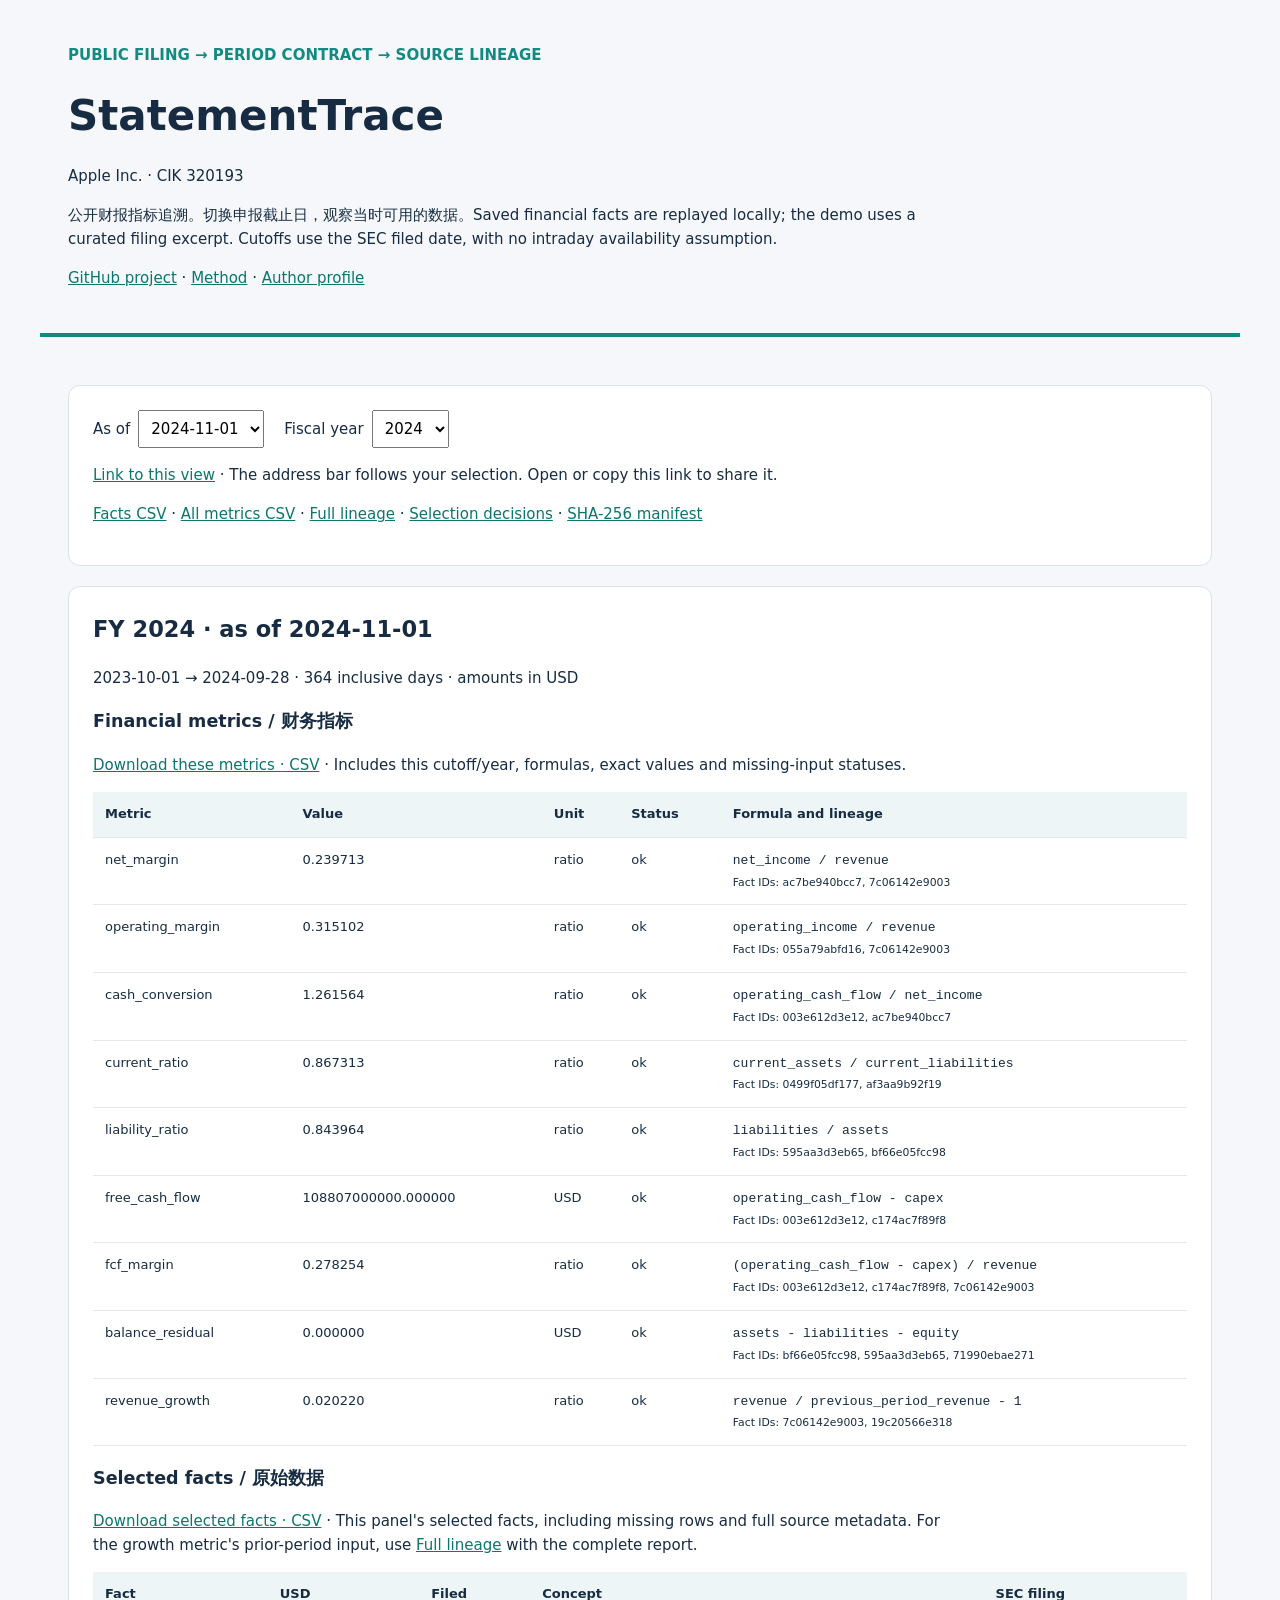
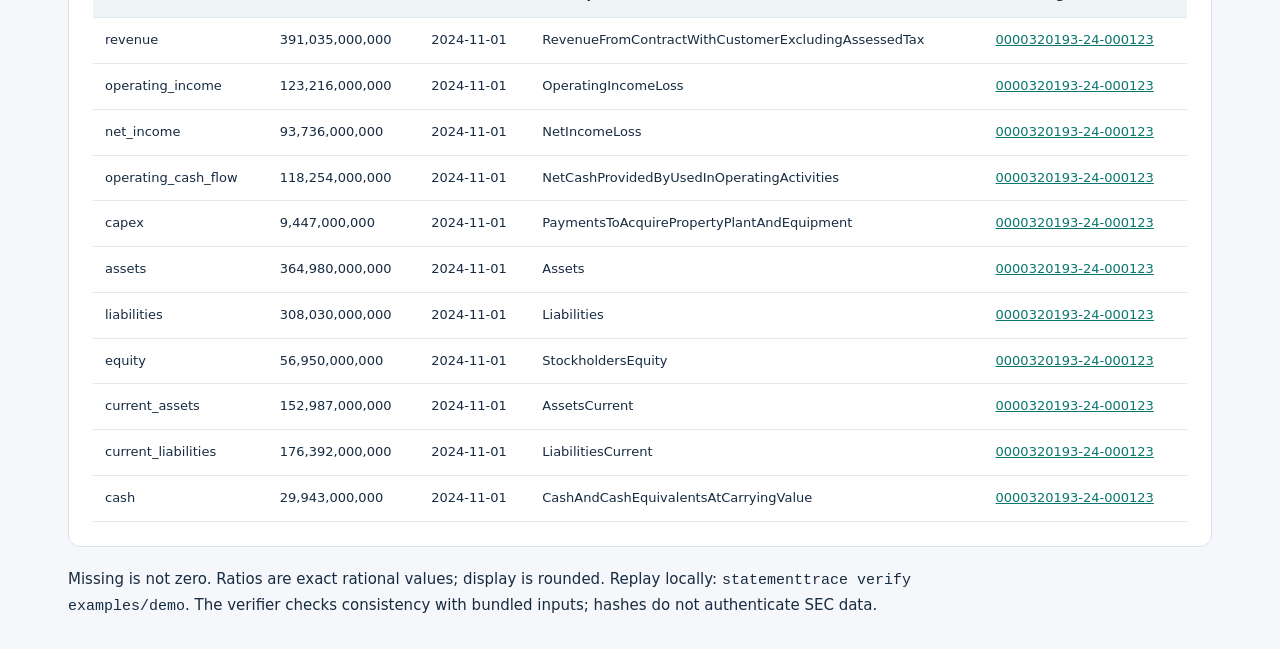
==== commit 093d3ad4: "Export selected financial facts by view and distinguish CSV filenames" ====
--- a/examples/demo/index.html
+++ b/examples/demo/index.html
@@ -1,4 +1,4 @@
-<!doctype html><html lang='en'><meta charset='utf-8'><meta name='viewport' content='width=device-width, initial-scale=1'><title>StatementTrace · financial statement evidence</title><style>*{box-sizing:border-box}body{margin:0;background:#f5f7fa;color:#172c42;font:15px/1.6 system-ui}header,main{max-width:1200px;margin:auto;padding:28px}header{border-bottom:4px solid #128a82}h1{font-size:42px;margin:0}h2{margin-top:0}p{max-width:90ch}.eyebrow{color:#128a82;font-weight:700}section,.toolbar{padding:24px;background:white;border:1px solid #dae3e9;border-radius:12px;margin:20px 0}.scroll{overflow-x:auto}table{border-collapse:collapse;width:100%;font-size:13px}th,td{padding:12px;text-align:left;border-bottom:1px solid #e2e8ed;vertical-align:top}th{background:#edf5f7}a{color:#0a766e}select{font:inherit;padding:8px;min-width:0;max-width:100%}.selectors{display:flex;flex-wrap:wrap;gap:12px 20px}.selectors label{display:flex;align-items:center;gap:8px;min-width:0;max-width:100%}code,small{overflow-wrap:anywhere}section[hidden]{display:none}@media(max-width:640px){h1{font-size:30px}header,main{padding:16px}}</style><header><p class='eyebrow'>PUBLIC FILING → PERIOD CONTRACT → SOURCE LINEAGE</p><h1>StatementTrace</h1><p>Apple Inc. · CIK 320193</p><p>公开财报指标追溯。切换申报截止日，观察当时可用的数据。Saved financial facts are replayed locally; the demo uses a curated filing excerpt. Cutoffs use the SEC filed date, with no intraday availability assumption.</p><p><a href='https://github.com/dev-belly/StatementTrace'>GitHub project</a> · <a href='https://github.com/dev-belly/StatementTrace/blob/main/docs/METHODOLOGY.md'>Method</a> · <a href='https://github.com/dev-belly'>Author profile</a></p></header><main><div class='toolbar'><div class='selectors'><label>As of <select id='cutoff'><option value='2023-11-03'>2023-11-03</option><option value='2024-10-31'>2024-10-31</option><option value='2024-11-01'>2024-11-01</option></select></label><label>Fiscal year <select id='period'><option value='&quot;2023&quot;'>2023</option><option value='&quot;2024&quot;'>2024</option></select></label></div><p id='share-view' hidden><a id='view-link'>Link to this view</a> · The address bar follows your selection. Open or copy this link to share it.</p><p id='view-status' role='status'></p><noscript><p>JavaScript is off; all saved cutoff/year panels are shown below.</p></noscript><p><a href='selected_facts.csv'>Facts CSV</a> · <a href='metrics.csv'>All metrics CSV</a> · <a href='lineage.csv'>Full lineage</a> · <a href='decisions.csv'>Selection decisions</a> · <a href='manifest.json'>SHA-256 manifest</a></p></div><section data-period='&quot;2023&quot;' data-cutoff='2023-11-03'><h2>FY 2023 · as of 2023-11-03</h2><p>2022-09-25 → 2023-09-30 · 371 inclusive days · amounts in USD</p><h3>Financial metrics / 财务指标</h3><p><a class='view-csv' href='[data-uri]' download='statementtrace-metrics-2023-11-03.csv'>Download these metrics · CSV</a> · Includes this cutoff/year, formulas, exact values and missing-input statuses.</p><div class='scroll'><table><thead><tr><th>Metric</th><th>Value</th><th>Unit</th><th>Status</th><th>Formula and lineage</th></tr></thead><tbody><tr><td>net_margin</td><td>0.253062</td><td>ratio</td><td>ok</td><td><code>net_income / revenue</code><br><small>Fact IDs: f2700ee683dd, 1f6399e28518</small></td></tr><tr><td>operating_margin</td><td>0.298214</td><td>ratio</td><td>ok</td><td><code>operating_income / revenue</code><br><small>Fact IDs: 973807d1911e, 1f6399e28518</small></td></tr><tr><td>cash_conversion</td><td>1.139677</td><td>ratio</td><td>ok</td><td><code>operating_cash_flow / net_income</code><br><small>Fact IDs: 9218edb7cee4, f2700ee683dd</small></td></tr><tr><td>current_ratio</td><td>0.988012</td><td>ratio</td><td>ok</td><td><code>current_assets / current_liabilities</code><br><small>Fact IDs: fec5efa70ba8, 672601608dda</small></td></tr><tr><td>liability_ratio</td><td>0.823741</td><td>ratio</td><td>ok</td><td><code>liabilities / assets</code><br><small>Fact IDs: 366b55f41ddb, 62c6b6135c02</small></td></tr><tr><td>free_cash_flow</td><td>99584000000.000000</td><td>USD</td><td>ok</td><td><code>operating_cash_flow - capex</code><br><small>Fact IDs: 9218edb7cee4, 9fbabc39dcef</small></td></tr><tr><td>fcf_margin</td><td>0.259817</td><td>ratio</td><td>ok</td><td><code>(operating_cash_flow - capex) / revenue</code><br><small>Fact IDs: 9218edb7cee4, 9fbabc39dcef, 1f6399e28518</small></td></tr><tr><td>balance_residual</td><td>0.000000</td><td>USD</td><td>ok</td><td><code>assets - liabilities - equity</code><br><small>Fact IDs: 62c6b6135c02, 366b55f41ddb, 4d224c603ad0</small></td></tr><tr><td>revenue_growth</td><td></td><td>ratio</td><td>missing_input</td><td><code>revenue / previous_period_revenue - 1</code><br><small>Fact IDs: 1f6399e28518</small></td></tr></tbody></table></div><h3>Selected facts / 原始数据</h3><div class='scroll'><table><thead><tr><th>Fact</th><th>USD</th><th>Filed</th><th>Concept</th><th>SEC filing</th></tr></thead><tbody><tr><td>revenue</td><td>383,285,000,000</td><td>2023-11-03</td><td>RevenueFromContractWithCustomerExcludingAssessedTax</td><td><a href='https://www.sec.gov/Archives/edgar/data/320193/000032019323000106/0000320193-23-000106-index.htm'>0000320193-23-000106</a></td></tr><tr><td>operating_income</td><td>114,301,000,000</td><td>2023-11-03</td><td>OperatingIncomeLoss</td><td><a href='https://www.sec.gov/Archives/edgar/data/320193/000032019323000106/0000320193-23-000106-index.htm'>0000320193-23-000106</a></td></tr><tr><td>net_income</td><td>96,995,000,000</td><td>2023-11-03</td><td>NetIncomeLoss</td><td><a href='https://www.sec.gov/Archives/edgar/data/320193/000032019323000106/0000320193-23-000106-index.htm'>0000320193-23-000106</a></td></tr><tr><td>operating_cash_flow</td><td>110,543,000,000</td><td>2023-11-03</td><td>NetCashProvidedByUsedInOperatingActivities</td><td><a href='https://www.sec.gov/Archives/edgar/data/320193/000032019323000106/0000320193-23-000106-index.htm'>0000320193-23-000106</a></td></tr><tr><td>capex</td><td>10,959,000,000</td><td>2023-11-03</td><td>PaymentsToAcquirePropertyPlantAndEquipment</td><td><a href='https://www.sec.gov/Archives/edgar/data/320193/000032019323000106/0000320193-23-000106-index.htm'>0000320193-23-000106</a></td></tr><tr><td>assets</td><td>352,583,000,000</td><td>2023-11-03</td><td>Assets</td><td><a href='https://www.sec.gov/Archives/edgar/data/320193/000032019323000106/0000320193-23-000106-index.htm'>0000320193-23-000106</a></td></tr><tr><td>liabilities</td><td>290,437,000,000</td><td>2023-11-03</td><td>Liabilities</td><td><a href='https://www.sec.gov/Archives/edgar/data/320193/000032019323000106/0000320193-23-000106-index.htm'>0000320193-23-000106</a></td></tr><tr><td>equity</td><td>62,146,000,000</td><td>2023-11-03</td><td>StockholdersEquity</td><td><a href='https://www.sec.gov/Archives/edgar/data/320193/000032019323000106/0000320193-23-000106-index.htm'>0000320193-23-000106</a></td></tr><tr><td>current_assets</td><td>143,566,000,000</td><td>2023-11-03</td><td>AssetsCurrent</td><td><a href='https://www.sec.gov/Archives/edgar/data/320193/000032019323000106/0000320193-23-000106-index.htm'>0000320193-23-000106</a></td></tr><tr><td>current_liabilities</td><td>145,308,000,000</td><td>2023-11-03</td><td>LiabilitiesCurrent</td><td><a href='https://www.sec.gov/Archives/edgar/data/320193/000032019323000106/0000320193-23-000106-index.htm'>0000320193-23-000106</a></td></tr><tr><td>cash</td><td>29,965,000,000</td><td>2023-11-03</td><td>CashAndCashEquivalentsAtCarryingValue</td><td><a href='https://www.sec.gov/Archives/edgar/data/320193/000032019323000106/0000320193-23-000106-index.htm'>0000320193-23-000106</a></td></tr></tbody></table></div></section><section data-period='&quot;2024&quot;' data-cutoff='2023-11-03'><h2>FY 2024 · as of 2023-11-03</h2><p>2023-10-01 → 2024-09-28 · 364 inclusive days · amounts in USD</p><h3>Financial metrics / 财务指标</h3><p><a class='view-csv' href='[data-uri]' download='statementtrace-metrics-2023-11-03.csv'>Download these metrics · CSV</a> · Includes this cutoff/year, formulas, exact values and missing-input statuses.</p><div class='scroll'><table><thead><tr><th>Metric</th><th>Value</th><th>Unit</th><th>Status</th><th>Formula and lineage</th></tr></thead><tbody><tr><td>net_margin</td><td></td><td>ratio</td><td>missing_input</td><td><code>net_income / revenue</code><br><small>Fact IDs: </small></td></tr><tr><td>operating_margin</td><td></td><td>ratio</td><td>missing_input</td><td><code>operating_income / revenue</code><br><small>Fact IDs: </small></td></tr><tr><td>cash_conversion</td><td></td><td>ratio</td><td>missing_input</td><td><code>operating_cash_flow / net_income</code><br><small>Fact IDs: </small></td></tr><tr><td>current_ratio</td><td></td><td>ratio</td><td>missing_input</td><td><code>current_assets / current_liabilities</code><br><small>Fact IDs: </small></td></tr><tr><td>liability_ratio</td><td></td><td>ratio</td><td>missing_input</td><td><code>liabilities / assets</code><br><small>Fact IDs: </small></td></tr><tr><td>free_cash_flow</td><td></td><td>USD</td><td>missing_input</td><td><code>operating_cash_flow - capex</code><br><small>Fact IDs: </small></td></tr><tr><td>fcf_margin</td><td></td><td>ratio</td><td>missing_input</td><td><code>(operating_cash_flow - capex) / revenue</code><br><small>Fact IDs: </small></td></tr><tr><td>balance_residual</td><td></td><td>USD</td><td>missing_input</td><td><code>assets - liabilities - equity</code><br><small>Fact IDs: </small></td></tr><tr><td>revenue_growth</td><td></td><td>ratio</td><td>missing_input</td><td><code>revenue / previous_period_revenue - 1</code><br><small>Fact IDs: 1f6399e28518</small></td></tr></tbody></table></div><h3>Selected facts / 原始数据</h3><div class='scroll'><table><thead><tr><th>Fact</th><th>USD</th><th>Filed</th><th>Concept</th><th>SEC filing</th></tr></thead><tbody><tr><td>revenue</td><td colspan='4'>Missing at this cutoff</td></tr><tr><td>operating_income</td><td colspan='4'>Missing at this cutoff</td></tr><tr><td>net_income</td><td colspan='4'>Missing at this cutoff</td></tr><tr><td>operating_cash_flow</td><td colspan='4'>Missing at this cutoff</td></tr><tr><td>capex</td><td colspan='4'>Missing at this cutoff</td></tr><tr><td>assets</td><td colspan='4'>Missing at this cutoff</td></tr><tr><td>liabilities</td><td colspan='4'>Missing at this cutoff</td></tr><tr><td>equity</td><td colspan='4'>Missing at this cutoff</td></tr><tr><td>current_assets</td><td colspan='4'>Missing at this cutoff</td></tr><tr><td>current_liabilities</td><td colspan='4'>Missing at this cutoff</td></tr><tr><td>cash</td><td colspan='4'>Missing at this cutoff</td></tr></tbody></table></div></section><section data-period='&quot;2023&quot;' data-cutoff='2024-10-31'><h2>FY 2023 · as of 2024-10-31</h2><p>2022-09-25 → 2023-09-30 · 371 inclusive days · amounts in USD</p><h3>Financial metrics / 财务指标</h3><p><a class='view-csv' href='[data-uri]' download='statementtrace-metrics-2024-10-31.csv'>Download these metrics · CSV</a> · Includes this cutoff/year, formulas, exact values and missing-input statuses.</p><div class='scroll'><table><thead><tr><th>Metric</th><th>Value</th><th>Unit</th><th>Status</th><th>Formula and lineage</th></tr></thead><tbody><tr><td>net_margin</td><td>0.253062</td><td>ratio</td><td>ok</td><td><code>net_income / revenue</code><br><small>Fact IDs: f2700ee683dd, 1f6399e28518</small></td></tr><tr><td>operating_margin</td><td>0.298214</td><td>ratio</td><td>ok</td><td><code>operating_income / revenue</code><br><small>Fact IDs: 973807d1911e, 1f6399e28518</small></td></tr><tr><td>cash_conversion</td><td>1.139677</td><td>ratio</td><td>ok</td><td><code>operating_cash_flow / net_income</code><br><small>Fact IDs: 9218edb7cee4, f2700ee683dd</small></td></tr><tr><td>current_ratio</td><td>0.988012</td><td>ratio</td><td>ok</td><td><code>current_assets / current_liabilities</code><br><small>Fact IDs: fec5efa70ba8, 672601608dda</small></td></tr><tr><td>liability_ratio</td><td>0.823741</td><td>ratio</td><td>ok</td><td><code>liabilities / assets</code><br><small>Fact IDs: 366b55f41ddb, 62c6b6135c02</small></td></tr><tr><td>free_cash_flow</td><td>99584000000.000000</td><td>USD</td><td>ok</td><td><code>operating_cash_flow - capex</code><br><small>Fact IDs: 9218edb7cee4, 9fbabc39dcef</small></td></tr><tr><td>fcf_margin</td><td>0.259817</td><td>ratio</td><td>ok</td><td><code>(operating_cash_flow - capex) / revenue</code><br><small>Fact IDs: 9218edb7cee4, 9fbabc39dcef, 1f6399e28518</small></td></tr><tr><td>balance_residual</td><td>0.000000</td><td>USD</td><td>ok</td><td><code>assets - liabilities - equity</code><br><small>Fact IDs: 62c6b6135c02, 366b55f41ddb, 4d224c603ad0</small></td></tr><tr><td>revenue_growth</td><td></td><td>ratio</td><td>missing_input</td><td><code>revenue / previous_period_revenue - 1</code><br><small>Fact IDs: 1f6399e28518</small></td></tr></tbody></table></div><h3>Selected facts / 原始数据</h3><div class='scroll'><table><thead><tr><th>Fact</th><th>USD</th><th>Filed</th><th>Concept</th><th>SEC filing</th></tr></thead><tbody><tr><td>revenue</td><td>383,285,000,000</td><td>2023-11-03</td><td>RevenueFromContractWithCustomerExcludingAssessedTax</td><td><a href='https://www.sec.gov/Archives/edgar/data/320193/000032019323000106/0000320193-23-000106-index.htm'>0000320193-23-000106</a></td></tr><tr><td>operating_income</td><td>114,301,000,000</td><td>2023-11-03</td><td>OperatingIncomeLoss</td><td><a href='https://www.sec.gov/Archives/edgar/data/320193/000032019323000106/0000320193-23-000106-index.htm'>0000320193-23-000106</a></td></tr><tr><td>net_income</td><td>96,995,000,000</td><td>2023-11-03</td><td>NetIncomeLoss</td><td><a href='https://www.sec.gov/Archives/edgar/data/320193/000032019323000106/0000320193-23-000106-index.htm'>0000320193-23-000106</a></td></tr><tr><td>operating_cash_flow</td><td>110,543,000,000</td><td>2023-11-03</td><td>NetCashProvidedByUsedInOperatingActivities</td><td><a href='https://www.sec.gov/Archives/edgar/data/320193/000032019323000106/0000320193-23-000106-index.htm'>0000320193-23-000106</a></td></tr><tr><td>capex</td><td>10,959,000,000</td><td>2023-11-03</td><td>PaymentsToAcquirePropertyPlantAndEquipment</td><td><a href='https://www.sec.gov/Archives/edgar/data/320193/000032019323000106/0000320193-23-000106-index.htm'>0000320193-23-000106</a></td></tr><tr><td>assets</td><td>352,583,000,000</td><td>2023-11-03</td><td>Assets</td><td><a href='https://www.sec.gov/Archives/edgar/data/320193/000032019323000106/0000320193-23-000106-index.htm'>0000320193-23-000106</a></td></tr><tr><td>liabilities</td><td>290,437,000,000</td><td>2023-11-03</td><td>Liabilities</td><td><a href='https://www.sec.gov/Archives/edgar/data/320193/000032019323000106/0000320193-23-000106-index.htm'>0000320193-23-000106</a></td></tr><tr><td>equity</td><td>62,146,000,000</td><td>2023-11-03</td><td>StockholdersEquity</td><td><a href='https://www.sec.gov/Archives/edgar/data/320193/000032019323000106/0000320193-23-000106-index.htm'>0000320193-23-000106</a></td></tr><tr><td>current_assets</td><td>143,566,000,000</td><td>2023-11-03</td><td>AssetsCurrent</td><td><a href='https://www.sec.gov/Archives/edgar/data/320193/000032019323000106/0000320193-23-000106-index.htm'>0000320193-23-000106</a></td></tr><tr><td>current_liabilities</td><td>145,308,000,000</td><td>2023-11-03</td><td>LiabilitiesCurrent</td><td><a href='https://www.sec.gov/Archives/edgar/data/320193/000032019323000106/0000320193-23-000106-index.htm'>0000320193-23-000106</a></td></tr><tr><td>cash</td><td>29,965,000,000</td><td>2023-11-03</td><td>CashAndCashEquivalentsAtCarryingValue</td><td><a href='https://www.sec.gov/Archives/edgar/data/320193/000032019323000106/0000320193-23-000106-index.htm'>0000320193-23-000106</a></td></tr></tbody></table></div></section><section data-period='&quot;2024&quot;' data-cutoff='2024-10-31'><h2>FY 2024 · as of 2024-10-31</h2><p>2023-10-01 → 2024-09-28 · 364 inclusive days · amounts in USD</p><h3>Financial metrics / 财务指标</h3><p><a class='view-csv' href='[data-uri]' download='statementtrace-metrics-2024-10-31.csv'>Download these metrics · CSV</a> · Includes this cutoff/year, formulas, exact values and missing-input statuses.</p><div class='scroll'><table><thead><tr><th>Metric</th><th>Value</th><th>Unit</th><th>Status</th><th>Formula and lineage</th></tr></thead><tbody><tr><td>net_margin</td><td></td><td>ratio</td><td>missing_input</td><td><code>net_income / revenue</code><br><small>Fact IDs: </small></td></tr><tr><td>operating_margin</td><td></td><td>ratio</td><td>missing_input</td><td><code>operating_income / revenue</code><br><small>Fact IDs: </small></td></tr><tr><td>cash_conversion</td><td></td><td>ratio</td><td>missing_input</td><td><code>operating_cash_flow / net_income</code><br><small>Fact IDs: </small></td></tr><tr><td>current_ratio</td><td></td><td>ratio</td><td>missing_input</td><td><code>current_assets / current_liabilities</code><br><small>Fact IDs: </small></td></tr><tr><td>liability_ratio</td><td></td><td>ratio</td><td>missing_input</td><td><code>liabilities / assets</code><br><small>Fact IDs: </small></td></tr><tr><td>free_cash_flow</td><td></td><td>USD</td><td>missing_input</td><td><code>operating_cash_flow - capex</code><br><small>Fact IDs: </small></td></tr><tr><td>fcf_margin</td><td></td><td>ratio</td><td>missing_input</td><td><code>(operating_cash_flow - capex) / revenue</code><br><small>Fact IDs: </small></td></tr><tr><td>balance_residual</td><td></td><td>USD</td><td>missing_input</td><td><code>assets - liabilities - equity</code><br><small>Fact IDs: </small></td></tr><tr><td>revenue_growth</td><td></td><td>ratio</td><td>missing_input</td><td><code>revenue / previous_period_revenue - 1</code><br><small>Fact IDs: 1f6399e28518</small></td></tr></tbody></table></div><h3>Selected facts / 原始数据</h3><div class='scroll'><table><thead><tr><th>Fact</th><th>USD</th><th>Filed</th><th>Concept</th><th>SEC filing</th></tr></thead><tbody><tr><td>revenue</td><td colspan='4'>Missing at this cutoff</td></tr><tr><td>operating_income</td><td colspan='4'>Missing at this cutoff</td></tr><tr><td>net_income</td><td colspan='4'>Missing at this cutoff</td></tr><tr><td>operating_cash_flow</td><td colspan='4'>Missing at this cutoff</td></tr><tr><td>capex</td><td colspan='4'>Missing at this cutoff</td></tr><tr><td>assets</td><td colspan='4'>Missing at this cutoff</td></tr><tr><td>liabilities</td><td colspan='4'>Missing at this cutoff</td></tr><tr><td>equity</td><td colspan='4'>Missing at this cutoff</td></tr><tr><td>current_assets</td><td colspan='4'>Missing at this cutoff</td></tr><tr><td>current_liabilities</td><td colspan='4'>Missing at this cutoff</td></tr><tr><td>cash</td><td colspan='4'>Missing at this cutoff</td></tr></tbody></table></div></section><section data-period='&quot;2023&quot;' data-cutoff='2024-11-01'><h2>FY 2023 · as of 2024-11-01</h2><p>2022-09-25 → 2023-09-30 · 371 inclusive days · amounts in USD</p><h3>Financial metrics / 财务指标</h3><p><a class='view-csv' href='[data-uri]' download='statementtrace-metrics-2024-11-01.csv'>Download these metrics · CSV</a> · Includes this cutoff/year, formulas, exact values and missing-input statuses.</p><div class='scroll'><table><thead><tr><th>Metric</th><th>Value</th><th>Unit</th><th>Status</th><th>Formula and lineage</th></tr></thead><tbody><tr><td>net_margin</td><td>0.253062</td><td>ratio</td><td>ok</td><td><code>net_income / revenue</code><br><small>Fact IDs: 0b3251fc98a4, 19c20566e318</small></td></tr><tr><td>operating_margin</td><td>0.298214</td><td>ratio</td><td>ok</td><td><code>operating_income / revenue</code><br><small>Fact IDs: 2b88e06fea40, 19c20566e318</small></td></tr><tr><td>cash_conversion</td><td>1.139677</td><td>ratio</td><td>ok</td><td><code>operating_cash_flow / net_income</code><br><small>Fact IDs: d366fc430e23, 0b3251fc98a4</small></td></tr><tr><td>current_ratio</td><td>0.988012</td><td>ratio</td><td>ok</td><td><code>current_assets / current_liabilities</code><br><small>Fact IDs: 1fbe75660699, 75a4639e0efa</small></td></tr><tr><td>liability_ratio</td><td>0.823741</td><td>ratio</td><td>ok</td><td><code>liabilities / assets</code><br><small>Fact IDs: 3a57576b1582, e2484f97b92b</small></td></tr><tr><td>free_cash_flow</td><td>99584000000.000000</td><td>USD</td><td>ok</td><td><code>operating_cash_flow - capex</code><br><small>Fact IDs: d366fc430e23, 18fa3088d1c6</small></td></tr><tr><td>fcf_margin</td><td>0.259817</td><td>ratio</td><td>ok</td><td><code>(operating_cash_flow - capex) / revenue</code><br><small>Fact IDs: d366fc430e23, 18fa3088d1c6, 19c20566e318</small></td></tr><tr><td>balance_residual</td><td>0.000000</td><td>USD</td><td>ok</td><td><code>assets - liabilities - equity</code><br><small>Fact IDs: e2484f97b92b, 3a57576b1582, bbcc43e732e5</small></td></tr><tr><td>revenue_growth</td><td></td><td>ratio</td><td>missing_input</td><td><code>revenue / previous_period_revenue - 1</code><br><small>Fact IDs: 19c20566e318</small></td></tr></tbody></table></div><h3>Selected facts / 原始数据</h3><div class='scroll'><table><thead><tr><th>Fact</th><th>USD</th><th>Filed</th><th>Concept</th><th>SEC filing</th></tr></thead><tbody><tr><td>revenue</td><td>383,285,000,000</td><td>2024-11-01</td><td>RevenueFromContractWithCustomerExcludingAssessedTax</td><td><a href='https://www.sec.gov/Archives/edgar/data/320193/000032019324000123/0000320193-24-000123-index.htm'>0000320193-24-000123</a></td></tr><tr><td>operating_income</td><td>114,301,000,000</td><td>2024-11-01</td><td>OperatingIncomeLoss</td><td><a href='https://www.sec.gov/Archives/edgar/data/320193/000032019324000123/0000320193-24-000123-index.htm'>0000320193-24-000123</a></td></tr><tr><td>net_income</td><td>96,995,000,000</td><td>2024-11-01</td><td>NetIncomeLoss</td><td><a href='https://www.sec.gov/Archives/edgar/data/320193/000032019324000123/0000320193-24-000123-index.htm'>0000320193-24-000123</a></td></tr><tr><td>operating_cash_flow</td><td>110,543,000,000</td><td>2024-11-01</td><td>NetCashProvidedByUsedInOperatingActivities</td><td><a href='https://www.sec.gov/Archives/edgar/data/320193/000032019324000123/0000320193-24-000123-index.htm'>0000320193-24-000123</a></td></tr><tr><td>capex</td><td>10,959,000,000</td><td>2024-11-01</td><td>PaymentsToAcquirePropertyPlantAndEquipment</td><td><a href='https://www.sec.gov/Archives/edgar/data/320193/000032019324000123/0000320193-24-000123-index.htm'>0000320193-24-000123</a></td></tr><tr><td>assets</td><td>352,583,000,000</td><td>2024-11-01</td><td>Assets</td><td><a href='https://www.sec.gov/Archives/edgar/data/320193/000032019324000123/0000320193-24-000123-index.htm'>0000320193-24-000123</a></td></tr><tr><td>liabilities</td><td>290,437,000,000</td><td>2024-11-01</td><td>Liabilities</td><td><a href='https://www.sec.gov/Archives/edgar/data/320193/000032019324000123/0000320193-24-000123-index.htm'>0000320193-24-000123</a></td></tr><tr><td>equity</td><td>62,146,000,000</td><td>2024-11-01</td><td>StockholdersEquity</td><td><a href='https://www.sec.gov/Archives/edgar/data/320193/000032019324000123/0000320193-24-000123-index.htm'>0000320193-24-000123</a></td></tr><tr><td>current_assets</td><td>143,566,000,000</td><td>2024-11-01</td><td>AssetsCurrent</td><td><a href='https://www.sec.gov/Archives/edgar/data/320193/000032019324000123/0000320193-24-000123-index.htm'>0000320193-24-000123</a></td></tr><tr><td>current_liabilities</td><td>145,308,000,000</td><td>2024-11-01</td><td>LiabilitiesCurrent</td><td><a href='https://www.sec.gov/Archives/edgar/data/320193/000032019324000123/0000320193-24-000123-index.htm'>0000320193-24-000123</a></td></tr><tr><td>cash</td><td>29,965,000,000</td><td>2024-11-01</td><td>CashAndCashEquivalentsAtCarryingValue</td><td><a href='https://www.sec.gov/Archives/edgar/data/320193/000032019324000123/0000320193-24-000123-index.htm'>0000320193-24-000123</a></td></tr></tbody></table></div></section><section data-period='&quot;2024&quot;' data-cutoff='2024-11-01'><h2>FY 2024 · as of 2024-11-01</h2><p>2023-10-01 → 2024-09-28 · 364 inclusive days · amounts in USD</p><h3>Financial metrics / 财务指标</h3><p><a class='view-csv' href='[data-uri]' download='statementtrace-metrics-2024-11-01.csv'>Download these metrics · CSV</a> · Includes this cutoff/year, formulas, exact values and missing-input statuses.</p><div class='scroll'><table><thead><tr><th>Metric</th><th>Value</th><th>Unit</th><th>Status</th><th>Formula and lineage</th></tr></thead><tbody><tr><td>net_margin</td><td>0.239713</td><td>ratio</td><td>ok</td><td><code>net_income / revenue</code><br><small>Fact IDs: ac7be940bcc7, 7c06142e9003</small></td></tr><tr><td>operating_margin</td><td>0.315102</td><td>ratio</td><td>ok</td><td><code>operating_income / revenue</code><br><small>Fact IDs: 055a79abfd16, 7c06142e9003</small></td></tr><tr><td>cash_conversion</td><td>1.261564</td><td>ratio</td><td>ok</td><td><code>operating_cash_flow / net_income</code><br><small>Fact IDs: 003e612d3e12, ac7be940bcc7</small></td></tr><tr><td>current_ratio</td><td>0.867313</td><td>ratio</td><td>ok</td><td><code>current_assets / current_liabilities</code><br><small>Fact IDs: 0499f05df177, af3aa9b92f19</small></td></tr><tr><td>liability_ratio</td><td>0.843964</td><td>ratio</td><td>ok</td><td><code>liabilities / assets</code><br><small>Fact IDs: 595aa3d3eb65, bf66e05fcc98</small></td></tr><tr><td>free_cash_flow</td><td>108807000000.000000</td><td>USD</td><td>ok</td><td><code>operating_cash_flow - capex</code><br><small>Fact IDs: 003e612d3e12, c174ac7f89f8</small></td></tr><tr><td>fcf_margin</td><td>0.278254</td><td>ratio</td><td>ok</td><td><code>(operating_cash_flow - capex) / revenue</code><br><small>Fact IDs: 003e612d3e12, c174ac7f89f8, 7c06142e9003</small></td></tr><tr><td>balance_residual</td><td>0.000000</td><td>USD</td><td>ok</td><td><code>assets - liabilities - equity</code><br><small>Fact IDs: bf66e05fcc98, 595aa3d3eb65, 71990ebae271</small></td></tr><tr><td>revenue_growth</td><td>0.020220</td><td>ratio</td><td>ok</td><td><code>revenue / previous_period_revenue - 1</code><br><small>Fact IDs: 7c06142e9003, 19c20566e318</small></td></tr></tbody></table></div><h3>Selected facts / 原始数据</h3><div class='scroll'><table><thead><tr><th>Fact</th><th>USD</th><th>Filed</th><th>Concept</th><th>SEC filing</th></tr></thead><tbody><tr><td>revenue</td><td>391,035,000,000</td><td>2024-11-01</td><td>RevenueFromContractWithCustomerExcludingAssessedTax</td><td><a href='https://www.sec.gov/Archives/edgar/data/320193/000032019324000123/0000320193-24-000123-index.htm'>0000320193-24-000123</a></td></tr><tr><td>operating_income</td><td>123,216,000,000</td><td>2024-11-01</td><td>OperatingIncomeLoss</td><td><a href='https://www.sec.gov/Archives/edgar/data/320193/000032019324000123/0000320193-24-000123-index.htm'>0000320193-24-000123</a></td></tr><tr><td>net_income</td><td>93,736,000,000</td><td>2024-11-01</td><td>NetIncomeLoss</td><td><a href='https://www.sec.gov/Archives/edgar/data/320193/000032019324000123/0000320193-24-000123-index.htm'>0000320193-24-000123</a></td></tr><tr><td>operating_cash_flow</td><td>118,254,000,000</td><td>2024-11-01</td><td>NetCashProvidedByUsedInOperatingActivities</td><td><a href='https://www.sec.gov/Archives/edgar/data/320193/000032019324000123/0000320193-24-000123-index.htm'>0000320193-24-000123</a></td></tr><tr><td>capex</td><td>9,447,000,000</td><td>2024-11-01</td><td>PaymentsToAcquirePropertyPlantAndEquipment</td><td><a href='https://www.sec.gov/Archives/edgar/data/320193/000032019324000123/0000320193-24-000123-index.htm'>0000320193-24-000123</a></td></tr><tr><td>assets</td><td>364,980,000,000</td><td>2024-11-01</td><td>Assets</td><td><a href='https://www.sec.gov/Archives/edgar/data/320193/000032019324000123/0000320193-24-000123-index.htm'>0000320193-24-000123</a></td></tr><tr><td>liabilities</td><td>308,030,000,000</td><td>2024-11-01</td><td>Liabilities</td><td><a href='https://www.sec.gov/Archives/edgar/data/320193/000032019324000123/0000320193-24-000123-index.htm'>0000320193-24-000123</a></td></tr><tr><td>equity</td><td>56,950,000,000</td><td>2024-11-01</td><td>StockholdersEquity</td><td><a href='https://www.sec.gov/Archives/edgar/data/320193/000032019324000123/0000320193-24-000123-index.htm'>0000320193-24-000123</a></td></tr><tr><td>current_assets</td><td>152,987,000,000</td><td>2024-11-01</td><td>AssetsCurrent</td><td><a href='https://www.sec.gov/Archives/edgar/data/320193/000032019324000123/0000320193-24-000123-index.htm'>0000320193-24-000123</a></td></tr><tr><td>current_liabilities</td><td>176,392,000,000</td><td>2024-11-01</td><td>LiabilitiesCurrent</td><td><a href='https://www.sec.gov/Archives/edgar/data/320193/000032019324000123/0000320193-24-000123-index.htm'>0000320193-24-000123</a></td></tr><tr><td>cash</td><td>29,943,000,000</td><td>2024-11-01</td><td>CashAndCashEquivalentsAtCarryingValue</td><td><a href='https://www.sec.gov/Archives/edgar/data/320193/000032019324000123/0000320193-24-000123-index.htm'>0000320193-24-000123</a></td></tr></tbody></table></div></section><p>Missing is not zero. Ratios are exact rational values; display is rounded. Replay locally: <code>statementtrace verify examples/demo</code>. The verifier checks consistency with bundled inputs; hashes do not authenticate SEC data.</p></main><script>
+<!doctype html><html lang='en'><meta charset='utf-8'><meta name='viewport' content='width=device-width, initial-scale=1'><title>StatementTrace · financial statement evidence</title><style>*{box-sizing:border-box}body{margin:0;background:#f5f7fa;color:#172c42;font:15px/1.6 system-ui}header,main{max-width:1200px;margin:auto;padding:28px}header{border-bottom:4px solid #128a82}h1{font-size:42px;margin:0}h2{margin-top:0}p{max-width:90ch}.eyebrow{color:#128a82;font-weight:700}section,.toolbar{padding:24px;background:white;border:1px solid #dae3e9;border-radius:12px;margin:20px 0}.scroll{overflow-x:auto}table{border-collapse:collapse;width:100%;font-size:13px}th,td{padding:12px;text-align:left;border-bottom:1px solid #e2e8ed;vertical-align:top}th{background:#edf5f7}a{color:#0a766e}select{font:inherit;padding:8px;min-width:0;max-width:100%}.selectors{display:flex;flex-wrap:wrap;gap:12px 20px}.selectors label{display:flex;align-items:center;gap:8px;min-width:0;max-width:100%}code,small{overflow-wrap:anywhere}section[hidden]{display:none}@media(max-width:640px){h1{font-size:30px}header,main{padding:16px}}</style><header><p class='eyebrow'>PUBLIC FILING → PERIOD CONTRACT → SOURCE LINEAGE</p><h1>StatementTrace</h1><p>Apple Inc. · CIK 320193</p><p>公开财报指标追溯。切换申报截止日，观察当时可用的数据。Saved financial facts are replayed locally; the demo uses a curated filing excerpt. Cutoffs use the SEC filed date, with no intraday availability assumption.</p><p><a href='https://github.com/dev-belly/StatementTrace'>GitHub project</a> · <a href='https://github.com/dev-belly/StatementTrace/blob/main/docs/METHODOLOGY.md'>Method</a> · <a href='https://github.com/dev-belly'>Author profile</a></p></header><main><div class='toolbar'><div class='selectors'><label>As of <select id='cutoff'><option value='2023-11-03'>2023-11-03</option><option value='2024-10-31'>2024-10-31</option><option value='2024-11-01'>2024-11-01</option></select></label><label>Fiscal year <select id='period'><option value='&quot;2023&quot;'>2023</option><option value='&quot;2024&quot;'>2024</option></select></label></div><p id='share-view' hidden><a id='view-link'>Link to this view</a> · The address bar follows your selection. Open or copy this link to share it.</p><p id='view-status' role='status'></p><noscript><p>JavaScript is off; all saved cutoff/year panels are shown below.</p></noscript><p><a href='selected_facts.csv'>Facts CSV</a> · <a href='metrics.csv'>All metrics CSV</a> · <a href='lineage.csv'>Full lineage</a> · <a href='decisions.csv'>Selection decisions</a> · <a href='manifest.json'>SHA-256 manifest</a></p></div><section data-period='&quot;2023&quot;' data-cutoff='2023-11-03'><h2>FY 2023 · as of 2023-11-03</h2><p>2022-09-25 → 2023-09-30 · 371 inclusive days · amounts in USD</p><h3>Financial metrics / 财务指标</h3><p><a class='view-csv' href='[data-uri]' download='statementtrace-metrics-2023-11-03-2023-1f4a370cd72ab9fd.csv'>Download these metrics · CSV</a> · Includes this cutoff/year, formulas, exact values and missing-input statuses.</p><div class='scroll'><table><thead><tr><th>Metric</th><th>Value</th><th>Unit</th><th>Status</th><th>Formula and lineage</th></tr></thead><tbody><tr><td>net_margin</td><td>0.253062</td><td>ratio</td><td>ok</td><td><code>net_income / revenue</code><br><small>Fact IDs: f2700ee683dd, 1f6399e28518</small></td></tr><tr><td>operating_margin</td><td>0.298214</td><td>ratio</td><td>ok</td><td><code>operating_income / revenue</code><br><small>Fact IDs: 973807d1911e, 1f6399e28518</small></td></tr><tr><td>cash_conversion</td><td>1.139677</td><td>ratio</td><td>ok</td><td><code>operating_cash_flow / net_income</code><br><small>Fact IDs: 9218edb7cee4, f2700ee683dd</small></td></tr><tr><td>current_ratio</td><td>0.988012</td><td>ratio</td><td>ok</td><td><code>current_assets / current_liabilities</code><br><small>Fact IDs: fec5efa70ba8, 672601608dda</small></td></tr><tr><td>liability_ratio</td><td>0.823741</td><td>ratio</td><td>ok</td><td><code>liabilities / assets</code><br><small>Fact IDs: 366b55f41ddb, 62c6b6135c02</small></td></tr><tr><td>free_cash_flow</td><td>99584000000.000000</td><td>USD</td><td>ok</td><td><code>operating_cash_flow - capex</code><br><small>Fact IDs: 9218edb7cee4, 9fbabc39dcef</small></td></tr><tr><td>fcf_margin</td><td>0.259817</td><td>ratio</td><td>ok</td><td><code>(operating_cash_flow - capex) / revenue</code><br><small>Fact IDs: 9218edb7cee4, 9fbabc39dcef, 1f6399e28518</small></td></tr><tr><td>balance_residual</td><td>0.000000</td><td>USD</td><td>ok</td><td><code>assets - liabilities - equity</code><br><small>Fact IDs: 62c6b6135c02, 366b55f41ddb, 4d224c603ad0</small></td></tr><tr><td>revenue_growth</td><td></td><td>ratio</td><td>missing_input</td><td><code>revenue / previous_period_revenue - 1</code><br><small>Fact IDs: 1f6399e28518</small></td></tr></tbody></table></div><h3>Selected facts / 原始数据</h3><p><a class='view-facts-csv' href='[data-uri]' download='statementtrace-facts-2023-11-03-2023-1f4a370cd72ab9fd.csv'>Download selected facts · CSV</a> · This panel's selected facts, including missing rows and full source metadata. For the growth metric's prior-period input, use <a href='lineage.csv'>Full lineage</a> with the complete report.</p><div class='scroll'><table><thead><tr><th>Fact</th><th>USD</th><th>Filed</th><th>Concept</th><th>SEC filing</th></tr></thead><tbody><tr><td>revenue</td><td>383,285,000,000</td><td>2023-11-03</td><td>RevenueFromContractWithCustomerExcludingAssessedTax</td><td><a href='https://www.sec.gov/Archives/edgar/data/320193/000032019323000106/0000320193-23-000106-index.htm'>0000320193-23-000106</a></td></tr><tr><td>operating_income</td><td>114,301,000,000</td><td>2023-11-03</td><td>OperatingIncomeLoss</td><td><a href='https://www.sec.gov/Archives/edgar/data/320193/000032019323000106/0000320193-23-000106-index.htm'>0000320193-23-000106</a></td></tr><tr><td>net_income</td><td>96,995,000,000</td><td>2023-11-03</td><td>NetIncomeLoss</td><td><a href='https://www.sec.gov/Archives/edgar/data/320193/000032019323000106/0000320193-23-000106-index.htm'>0000320193-23-000106</a></td></tr><tr><td>operating_cash_flow</td><td>110,543,000,000</td><td>2023-11-03</td><td>NetCashProvidedByUsedInOperatingActivities</td><td><a href='https://www.sec.gov/Archives/edgar/data/320193/000032019323000106/0000320193-23-000106-index.htm'>0000320193-23-000106</a></td></tr><tr><td>capex</td><td>10,959,000,000</td><td>2023-11-03</td><td>PaymentsToAcquirePropertyPlantAndEquipment</td><td><a href='https://www.sec.gov/Archives/edgar/data/320193/000032019323000106/0000320193-23-000106-index.htm'>0000320193-23-000106</a></td></tr><tr><td>assets</td><td>352,583,000,000</td><td>2023-11-03</td><td>Assets</td><td><a href='https://www.sec.gov/Archives/edgar/data/320193/000032019323000106/0000320193-23-000106-index.htm'>0000320193-23-000106</a></td></tr><tr><td>liabilities</td><td>290,437,000,000</td><td>2023-11-03</td><td>Liabilities</td><td><a href='https://www.sec.gov/Archives/edgar/data/320193/000032019323000106/0000320193-23-000106-index.htm'>0000320193-23-000106</a></td></tr><tr><td>equity</td><td>62,146,000,000</td><td>2023-11-03</td><td>StockholdersEquity</td><td><a href='https://www.sec.gov/Archives/edgar/data/320193/000032019323000106/0000320193-23-000106-index.htm'>0000320193-23-000106</a></td></tr><tr><td>current_assets</td><td>143,566,000,000</td><td>2023-11-03</td><td>AssetsCurrent</td><td><a href='https://www.sec.gov/Archives/edgar/data/320193/000032019323000106/0000320193-23-000106-index.htm'>0000320193-23-000106</a></td></tr><tr><td>current_liabilities</td><td>145,308,000,000</td><td>2023-11-03</td><td>LiabilitiesCurrent</td><td><a href='https://www.sec.gov/Archives/edgar/data/320193/000032019323000106/0000320193-23-000106-index.htm'>0000320193-23-000106</a></td></tr><tr><td>cash</td><td>29,965,000,000</td><td>2023-11-03</td><td>CashAndCashEquivalentsAtCarryingValue</td><td><a href='https://www.sec.gov/Archives/edgar/data/320193/000032019323000106/0000320193-23-000106-index.htm'>0000320193-23-000106</a></td></tr></tbody></table></div></section><section data-period='&quot;2024&quot;' data-cutoff='2023-11-03'><h2>FY 2024 · as of 2023-11-03</h2><p>2023-10-01 → 2024-09-28 · 364 inclusive days · amounts in USD</p><h3>Financial metrics / 财务指标</h3><p><a class='view-csv' href='[data-uri]' download='statementtrace-metrics-2023-11-03-2024-90e0f038e95d2b1e.csv'>Download these metrics · CSV</a> · Includes this cutoff/year, formulas, exact values and missing-input statuses.</p><div class='scroll'><table><thead><tr><th>Metric</th><th>Value</th><th>Unit</th><th>Status</th><th>Formula and lineage</th></tr></thead><tbody><tr><td>net_margin</td><td></td><td>ratio</td><td>missing_input</td><td><code>net_income / revenue</code><br><small>Fact IDs: </small></td></tr><tr><td>operating_margin</td><td></td><td>ratio</td><td>missing_input</td><td><code>operating_income / revenue</code><br><small>Fact IDs: </small></td></tr><tr><td>cash_conversion</td><td></td><td>ratio</td><td>missing_input</td><td><code>operating_cash_flow / net_income</code><br><small>Fact IDs: </small></td></tr><tr><td>current_ratio</td><td></td><td>ratio</td><td>missing_input</td><td><code>current_assets / current_liabilities</code><br><small>Fact IDs: </small></td></tr><tr><td>liability_ratio</td><td></td><td>ratio</td><td>missing_input</td><td><code>liabilities / assets</code><br><small>Fact IDs: </small></td></tr><tr><td>free_cash_flow</td><td></td><td>USD</td><td>missing_input</td><td><code>operating_cash_flow - capex</code><br><small>Fact IDs: </small></td></tr><tr><td>fcf_margin</td><td></td><td>ratio</td><td>missing_input</td><td><code>(operating_cash_flow - capex) / revenue</code><br><small>Fact IDs: </small></td></tr><tr><td>balance_residual</td><td></td><td>USD</td><td>missing_input</td><td><code>assets - liabilities - equity</code><br><small>Fact IDs: </small></td></tr><tr><td>revenue_growth</td><td></td><td>ratio</td><td>missing_input</td><td><code>revenue / previous_period_revenue - 1</code><br><small>Fact IDs: 1f6399e28518</small></td></tr></tbody></table></div><h3>Selected facts / 原始数据</h3><p><a class='view-facts-csv' href='[data-uri]' download='statementtrace-facts-2023-11-03-2024-90e0f038e95d2b1e.csv'>Download selected facts · CSV</a> · This panel's selected facts, including missing rows and full source metadata. For the growth metric's prior-period input, use <a href='lineage.csv'>Full lineage</a> with the complete report.</p><div class='scroll'><table><thead><tr><th>Fact</th><th>USD</th><th>Filed</th><th>Concept</th><th>SEC filing</th></tr></thead><tbody><tr><td>revenue</td><td colspan='4'>Missing at this cutoff</td></tr><tr><td>operating_income</td><td colspan='4'>Missing at this cutoff</td></tr><tr><td>net_income</td><td colspan='4'>Missing at this cutoff</td></tr><tr><td>operating_cash_flow</td><td colspan='4'>Missing at this cutoff</td></tr><tr><td>capex</td><td colspan='4'>Missing at this cutoff</td></tr><tr><td>assets</td><td colspan='4'>Missing at this cutoff</td></tr><tr><td>liabilities</td><td colspan='4'>Missing at this cutoff</td></tr><tr><td>equity</td><td colspan='4'>Missing at this cutoff</td></tr><tr><td>current_assets</td><td colspan='4'>Missing at this cutoff</td></tr><tr><td>current_liabilities</td><td colspan='4'>Missing at this cutoff</td></tr><tr><td>cash</td><td colspan='4'>Missing at this cutoff</td></tr></tbody></table></div></section><section data-period='&quot;2023&quot;' data-cutoff='2024-10-31'><h2>FY 2023 · as of 2024-10-31</h2><p>2022-09-25 → 2023-09-30 · 371 inclusive days · amounts in USD</p><h3>Financial metrics / 财务指标</h3><p><a class='view-csv' href='[data-uri]' download='statementtrace-metrics-2024-10-31-2023-1f4a370cd72ab9fd.csv'>Download these metrics · CSV</a> · Includes this cutoff/year, formulas, exact values and missing-input statuses.</p><div class='scroll'><table><thead><tr><th>Metric</th><th>Value</th><th>Unit</th><th>Status</th><th>Formula and lineage</th></tr></thead><tbody><tr><td>net_margin</td><td>0.253062</td><td>ratio</td><td>ok</td><td><code>net_income / revenue</code><br><small>Fact IDs: f2700ee683dd, 1f6399e28518</small></td></tr><tr><td>operating_margin</td><td>0.298214</td><td>ratio</td><td>ok</td><td><code>operating_income / revenue</code><br><small>Fact IDs: 973807d1911e, 1f6399e28518</small></td></tr><tr><td>cash_conversion</td><td>1.139677</td><td>ratio</td><td>ok</td><td><code>operating_cash_flow / net_income</code><br><small>Fact IDs: 9218edb7cee4, f2700ee683dd</small></td></tr><tr><td>current_ratio</td><td>0.988012</td><td>ratio</td><td>ok</td><td><code>current_assets / current_liabilities</code><br><small>Fact IDs: fec5efa70ba8, 672601608dda</small></td></tr><tr><td>liability_ratio</td><td>0.823741</td><td>ratio</td><td>ok</td><td><code>liabilities / assets</code><br><small>Fact IDs: 366b55f41ddb, 62c6b6135c02</small></td></tr><tr><td>free_cash_flow</td><td>99584000000.000000</td><td>USD</td><td>ok</td><td><code>operating_cash_flow - capex</code><br><small>Fact IDs: 9218edb7cee4, 9fbabc39dcef</small></td></tr><tr><td>fcf_margin</td><td>0.259817</td><td>ratio</td><td>ok</td><td><code>(operating_cash_flow - capex) / revenue</code><br><small>Fact IDs: 9218edb7cee4, 9fbabc39dcef, 1f6399e28518</small></td></tr><tr><td>balance_residual</td><td>0.000000</td><td>USD</td><td>ok</td><td><code>assets - liabilities - equity</code><br><small>Fact IDs: 62c6b6135c02, 366b55f41ddb, 4d224c603ad0</small></td></tr><tr><td>revenue_growth</td><td></td><td>ratio</td><td>missing_input</td><td><code>revenue / previous_period_revenue - 1</code><br><small>Fact IDs: 1f6399e28518</small></td></tr></tbody></table></div><h3>Selected facts / 原始数据</h3><p><a class='view-facts-csv' href='[data-uri]' download='statementtrace-facts-2024-10-31-2023-1f4a370cd72ab9fd.csv'>Download selected facts · CSV</a> · This panel's selected facts, including missing rows and full source metadata. For the growth metric's prior-period input, use <a href='lineage.csv'>Full lineage</a> with the complete report.</p><div class='scroll'><table><thead><tr><th>Fact</th><th>USD</th><th>Filed</th><th>Concept</th><th>SEC filing</th></tr></thead><tbody><tr><td>revenue</td><td>383,285,000,000</td><td>2023-11-03</td><td>RevenueFromContractWithCustomerExcludingAssessedTax</td><td><a href='https://www.sec.gov/Archives/edgar/data/320193/000032019323000106/0000320193-23-000106-index.htm'>0000320193-23-000106</a></td></tr><tr><td>operating_income</td><td>114,301,000,000</td><td>2023-11-03</td><td>OperatingIncomeLoss</td><td><a href='https://www.sec.gov/Archives/edgar/data/320193/000032019323000106/0000320193-23-000106-index.htm'>0000320193-23-000106</a></td></tr><tr><td>net_income</td><td>96,995,000,000</td><td>2023-11-03</td><td>NetIncomeLoss</td><td><a href='https://www.sec.gov/Archives/edgar/data/320193/000032019323000106/0000320193-23-000106-index.htm'>0000320193-23-000106</a></td></tr><tr><td>operating_cash_flow</td><td>110,543,000,000</td><td>2023-11-03</td><td>NetCashProvidedByUsedInOperatingActivities</td><td><a href='https://www.sec.gov/Archives/edgar/data/320193/000032019323000106/0000320193-23-000106-index.htm'>0000320193-23-000106</a></td></tr><tr><td>capex</td><td>10,959,000,000</td><td>2023-11-03</td><td>PaymentsToAcquirePropertyPlantAndEquipment</td><td><a href='https://www.sec.gov/Archives/edgar/data/320193/000032019323000106/0000320193-23-000106-index.htm'>0000320193-23-000106</a></td></tr><tr><td>assets</td><td>352,583,000,000</td><td>2023-11-03</td><td>Assets</td><td><a href='https://www.sec.gov/Archives/edgar/data/320193/000032019323000106/0000320193-23-000106-index.htm'>0000320193-23-000106</a></td></tr><tr><td>liabilities</td><td>290,437,000,000</td><td>2023-11-03</td><td>Liabilities</td><td><a href='https://www.sec.gov/Archives/edgar/data/320193/000032019323000106/0000320193-23-000106-index.htm'>0000320193-23-000106</a></td></tr><tr><td>equity</td><td>62,146,000,000</td><td>2023-11-03</td><td>StockholdersEquity</td><td><a href='https://www.sec.gov/Archives/edgar/data/320193/000032019323000106/0000320193-23-000106-index.htm'>0000320193-23-000106</a></td></tr><tr><td>current_assets</td><td>143,566,000,000</td><td>2023-11-03</td><td>AssetsCurrent</td><td><a href='https://www.sec.gov/Archives/edgar/data/320193/000032019323000106/0000320193-23-000106-index.htm'>0000320193-23-000106</a></td></tr><tr><td>current_liabilities</td><td>145,308,000,000</td><td>2023-11-03</td><td>LiabilitiesCurrent</td><td><a href='https://www.sec.gov/Archives/edgar/data/320193/000032019323000106/0000320193-23-000106-index.htm'>0000320193-23-000106</a></td></tr><tr><td>cash</td><td>29,965,000,000</td><td>2023-11-03</td><td>CashAndCashEquivalentsAtCarryingValue</td><td><a href='https://www.sec.gov/Archives/edgar/data/320193/000032019323000106/0000320193-23-000106-index.htm'>0000320193-23-000106</a></td></tr></tbody></table></div></section><section data-period='&quot;2024&quot;' data-cutoff='2024-10-31'><h2>FY 2024 · as of 2024-10-31</h2><p>2023-10-01 → 2024-09-28 · 364 inclusive days · amounts in USD</p><h3>Financial metrics / 财务指标</h3><p><a class='view-csv' href='[data-uri]' download='statementtrace-metrics-2024-10-31-2024-90e0f038e95d2b1e.csv'>Download these metrics · CSV</a> · Includes this cutoff/year, formulas, exact values and missing-input statuses.</p><div class='scroll'><table><thead><tr><th>Metric</th><th>Value</th><th>Unit</th><th>Status</th><th>Formula and lineage</th></tr></thead><tbody><tr><td>net_margin</td><td></td><td>ratio</td><td>missing_input</td><td><code>net_income / revenue</code><br><small>Fact IDs: </small></td></tr><tr><td>operating_margin</td><td></td><td>ratio</td><td>missing_input</td><td><code>operating_income / revenue</code><br><small>Fact IDs: </small></td></tr><tr><td>cash_conversion</td><td></td><td>ratio</td><td>missing_input</td><td><code>operating_cash_flow / net_income</code><br><small>Fact IDs: </small></td></tr><tr><td>current_ratio</td><td></td><td>ratio</td><td>missing_input</td><td><code>current_assets / current_liabilities</code><br><small>Fact IDs: </small></td></tr><tr><td>liability_ratio</td><td></td><td>ratio</td><td>missing_input</td><td><code>liabilities / assets</code><br><small>Fact IDs: </small></td></tr><tr><td>free_cash_flow</td><td></td><td>USD</td><td>missing_input</td><td><code>operating_cash_flow - capex</code><br><small>Fact IDs: </small></td></tr><tr><td>fcf_margin</td><td></td><td>ratio</td><td>missing_input</td><td><code>(operating_cash_flow - capex) / revenue</code><br><small>Fact IDs: </small></td></tr><tr><td>balance_residual</td><td></td><td>USD</td><td>missing_input</td><td><code>assets - liabilities - equity</code><br><small>Fact IDs: </small></td></tr><tr><td>revenue_growth</td><td></td><td>ratio</td><td>missing_input</td><td><code>revenue / previous_period_revenue - 1</code><br><small>Fact IDs: 1f6399e28518</small></td></tr></tbody></table></div><h3>Selected facts / 原始数据</h3><p><a class='view-facts-csv' href='[data-uri]' download='statementtrace-facts-2024-10-31-2024-90e0f038e95d2b1e.csv'>Download selected facts · CSV</a> · This panel's selected facts, including missing rows and full source metadata. For the growth metric's prior-period input, use <a href='lineage.csv'>Full lineage</a> with the complete report.</p><div class='scroll'><table><thead><tr><th>Fact</th><th>USD</th><th>Filed</th><th>Concept</th><th>SEC filing</th></tr></thead><tbody><tr><td>revenue</td><td colspan='4'>Missing at this cutoff</td></tr><tr><td>operating_income</td><td colspan='4'>Missing at this cutoff</td></tr><tr><td>net_income</td><td colspan='4'>Missing at this cutoff</td></tr><tr><td>operating_cash_flow</td><td colspan='4'>Missing at this cutoff</td></tr><tr><td>capex</td><td colspan='4'>Missing at this cutoff</td></tr><tr><td>assets</td><td colspan='4'>Missing at this cutoff</td></tr><tr><td>liabilities</td><td colspan='4'>Missing at this cutoff</td></tr><tr><td>equity</td><td colspan='4'>Missing at this cutoff</td></tr><tr><td>current_assets</td><td colspan='4'>Missing at this cutoff</td></tr><tr><td>current_liabilities</td><td colspan='4'>Missing at this cutoff</td></tr><tr><td>cash</td><td colspan='4'>Missing at this cutoff</td></tr></tbody></table></div></section><section data-period='&quot;2023&quot;' data-cutoff='2024-11-01'><h2>FY 2023 · as of 2024-11-01</h2><p>2022-09-25 → 2023-09-30 · 371 inclusive days · amounts in USD</p><h3>Financial metrics / 财务指标</h3><p><a class='view-csv' href='[data-uri]' download='statementtrace-metrics-2024-11-01-2023-1f4a370cd72ab9fd.csv'>Download these metrics · CSV</a> · Includes this cutoff/year, formulas, exact values and missing-input statuses.</p><div class='scroll'><table><thead><tr><th>Metric</th><th>Value</th><th>Unit</th><th>Status</th><th>Formula and lineage</th></tr></thead><tbody><tr><td>net_margin</td><td>0.253062</td><td>ratio</td><td>ok</td><td><code>net_income / revenue</code><br><small>Fact IDs: 0b3251fc98a4, 19c20566e318</small></td></tr><tr><td>operating_margin</td><td>0.298214</td><td>ratio</td><td>ok</td><td><code>operating_income / revenue</code><br><small>Fact IDs: 2b88e06fea40, 19c20566e318</small></td></tr><tr><td>cash_conversion</td><td>1.139677</td><td>ratio</td><td>ok</td><td><code>operating_cash_flow / net_income</code><br><small>Fact IDs: d366fc430e23, 0b3251fc98a4</small></td></tr><tr><td>current_ratio</td><td>0.988012</td><td>ratio</td><td>ok</td><td><code>current_assets / current_liabilities</code><br><small>Fact IDs: 1fbe75660699, 75a4639e0efa</small></td></tr><tr><td>liability_ratio</td><td>0.823741</td><td>ratio</td><td>ok</td><td><code>liabilities / assets</code><br><small>Fact IDs: 3a57576b1582, e2484f97b92b</small></td></tr><tr><td>free_cash_flow</td><td>99584000000.000000</td><td>USD</td><td>ok</td><td><code>operating_cash_flow - capex</code><br><small>Fact IDs: d366fc430e23, 18fa3088d1c6</small></td></tr><tr><td>fcf_margin</td><td>0.259817</td><td>ratio</td><td>ok</td><td><code>(operating_cash_flow - capex) / revenue</code><br><small>Fact IDs: d366fc430e23, 18fa3088d1c6, 19c20566e318</small></td></tr><tr><td>balance_residual</td><td>0.000000</td><td>USD</td><td>ok</td><td><code>assets - liabilities - equity</code><br><small>Fact IDs: e2484f97b92b, 3a57576b1582, bbcc43e732e5</small></td></tr><tr><td>revenue_growth</td><td></td><td>ratio</td><td>missing_input</td><td><code>revenue / previous_period_revenue - 1</code><br><small>Fact IDs: 19c20566e318</small></td></tr></tbody></table></div><h3>Selected facts / 原始数据</h3><p><a class='view-facts-csv' href='[data-uri]' download='statementtrace-facts-2024-11-01-2023-1f4a370cd72ab9fd.csv'>Download selected facts · CSV</a> · This panel's selected facts, including missing rows and full source metadata. For the growth metric's prior-period input, use <a href='lineage.csv'>Full lineage</a> with the complete report.</p><div class='scroll'><table><thead><tr><th>Fact</th><th>USD</th><th>Filed</th><th>Concept</th><th>SEC filing</th></tr></thead><tbody><tr><td>revenue</td><td>383,285,000,000</td><td>2024-11-01</td><td>RevenueFromContractWithCustomerExcludingAssessedTax</td><td><a href='https://www.sec.gov/Archives/edgar/data/320193/000032019324000123/0000320193-24-000123-index.htm'>0000320193-24-000123</a></td></tr><tr><td>operating_income</td><td>114,301,000,000</td><td>2024-11-01</td><td>OperatingIncomeLoss</td><td><a href='https://www.sec.gov/Archives/edgar/data/320193/000032019324000123/0000320193-24-000123-index.htm'>0000320193-24-000123</a></td></tr><tr><td>net_income</td><td>96,995,000,000</td><td>2024-11-01</td><td>NetIncomeLoss</td><td><a href='https://www.sec.gov/Archives/edgar/data/320193/000032019324000123/0000320193-24-000123-index.htm'>0000320193-24-000123</a></td></tr><tr><td>operating_cash_flow</td><td>110,543,000,000</td><td>2024-11-01</td><td>NetCashProvidedByUsedInOperatingActivities</td><td><a href='https://www.sec.gov/Archives/edgar/data/320193/000032019324000123/0000320193-24-000123-index.htm'>0000320193-24-000123</a></td></tr><tr><td>capex</td><td>10,959,000,000</td><td>2024-11-01</td><td>PaymentsToAcquirePropertyPlantAndEquipment</td><td><a href='https://www.sec.gov/Archives/edgar/data/320193/000032019324000123/0000320193-24-000123-index.htm'>0000320193-24-000123</a></td></tr><tr><td>assets</td><td>352,583,000,000</td><td>2024-11-01</td><td>Assets</td><td><a href='https://www.sec.gov/Archives/edgar/data/320193/000032019324000123/0000320193-24-000123-index.htm'>0000320193-24-000123</a></td></tr><tr><td>liabilities</td><td>290,437,000,000</td><td>2024-11-01</td><td>Liabilities</td><td><a href='https://www.sec.gov/Archives/edgar/data/320193/000032019324000123/0000320193-24-000123-index.htm'>0000320193-24-000123</a></td></tr><tr><td>equity</td><td>62,146,000,000</td><td>2024-11-01</td><td>StockholdersEquity</td><td><a href='https://www.sec.gov/Archives/edgar/data/320193/000032019324000123/0000320193-24-000123-index.htm'>0000320193-24-000123</a></td></tr><tr><td>current_assets</td><td>143,566,000,000</td><td>2024-11-01</td><td>AssetsCurrent</td><td><a href='https://www.sec.gov/Archives/edgar/data/320193/000032019324000123/0000320193-24-000123-index.htm'>0000320193-24-000123</a></td></tr><tr><td>current_liabilities</td><td>145,308,000,000</td><td>2024-11-01</td><td>LiabilitiesCurrent</td><td><a href='https://www.sec.gov/Archives/edgar/data/320193/000032019324000123/0000320193-24-000123-index.htm'>0000320193-24-000123</a></td></tr><tr><td>cash</td><td>29,965,000,000</td><td>2024-11-01</td><td>CashAndCashEquivalentsAtCarryingValue</td><td><a href='https://www.sec.gov/Archives/edgar/data/320193/000032019324000123/0000320193-24-000123-index.htm'>0000320193-24-000123</a></td></tr></tbody></table></div></section><section data-period='&quot;2024&quot;' data-cutoff='2024-11-01'><h2>FY 2024 · as of 2024-11-01</h2><p>2023-10-01 → 2024-09-28 · 364 inclusive days · amounts in USD</p><h3>Financial metrics / 财务指标</h3><p><a class='view-csv' href='[data-uri]' download='statementtrace-metrics-2024-11-01-2024-90e0f038e95d2b1e.csv'>Download these metrics · CSV</a> · Includes this cutoff/year, formulas, exact values and missing-input statuses.</p><div class='scroll'><table><thead><tr><th>Metric</th><th>Value</th><th>Unit</th><th>Status</th><th>Formula and lineage</th></tr></thead><tbody><tr><td>net_margin</td><td>0.239713</td><td>ratio</td><td>ok</td><td><code>net_income / revenue</code><br><small>Fact IDs: ac7be940bcc7, 7c06142e9003</small></td></tr><tr><td>operating_margin</td><td>0.315102</td><td>ratio</td><td>ok</td><td><code>operating_income / revenue</code><br><small>Fact IDs: 055a79abfd16, 7c06142e9003</small></td></tr><tr><td>cash_conversion</td><td>1.261564</td><td>ratio</td><td>ok</td><td><code>operating_cash_flow / net_income</code><br><small>Fact IDs: 003e612d3e12, ac7be940bcc7</small></td></tr><tr><td>current_ratio</td><td>0.867313</td><td>ratio</td><td>ok</td><td><code>current_assets / current_liabilities</code><br><small>Fact IDs: 0499f05df177, af3aa9b92f19</small></td></tr><tr><td>liability_ratio</td><td>0.843964</td><td>ratio</td><td>ok</td><td><code>liabilities / assets</code><br><small>Fact IDs: 595aa3d3eb65, bf66e05fcc98</small></td></tr><tr><td>free_cash_flow</td><td>108807000000.000000</td><td>USD</td><td>ok</td><td><code>operating_cash_flow - capex</code><br><small>Fact IDs: 003e612d3e12, c174ac7f89f8</small></td></tr><tr><td>fcf_margin</td><td>0.278254</td><td>ratio</td><td>ok</td><td><code>(operating_cash_flow - capex) / revenue</code><br><small>Fact IDs: 003e612d3e12, c174ac7f89f8, 7c06142e9003</small></td></tr><tr><td>balance_residual</td><td>0.000000</td><td>USD</td><td>ok</td><td><code>assets - liabilities - equity</code><br><small>Fact IDs: bf66e05fcc98, 595aa3d3eb65, 71990ebae271</small></td></tr><tr><td>revenue_growth</td><td>0.020220</td><td>ratio</td><td>ok</td><td><code>revenue / previous_period_revenue - 1</code><br><small>Fact IDs: 7c06142e9003, 19c20566e318</small></td></tr></tbody></table></div><h3>Selected facts / 原始数据</h3><p><a class='view-facts-csv' href='[data-uri]' download='statementtrace-facts-2024-11-01-2024-90e0f038e95d2b1e.csv'>Download selected facts · CSV</a> · This panel's selected facts, including missing rows and full source metadata. For the growth metric's prior-period input, use <a href='lineage.csv'>Full lineage</a> with the complete report.</p><div class='scroll'><table><thead><tr><th>Fact</th><th>USD</th><th>Filed</th><th>Concept</th><th>SEC filing</th></tr></thead><tbody><tr><td>revenue</td><td>391,035,000,000</td><td>2024-11-01</td><td>RevenueFromContractWithCustomerExcludingAssessedTax</td><td><a href='https://www.sec.gov/Archives/edgar/data/320193/000032019324000123/0000320193-24-000123-index.htm'>0000320193-24-000123</a></td></tr><tr><td>operating_income</td><td>123,216,000,000</td><td>2024-11-01</td><td>OperatingIncomeLoss</td><td><a href='https://www.sec.gov/Archives/edgar/data/320193/000032019324000123/0000320193-24-000123-index.htm'>0000320193-24-000123</a></td></tr><tr><td>net_income</td><td>93,736,000,000</td><td>2024-11-01</td><td>NetIncomeLoss</td><td><a href='https://www.sec.gov/Archives/edgar/data/320193/000032019324000123/0000320193-24-000123-index.htm'>0000320193-24-000123</a></td></tr><tr><td>operating_cash_flow</td><td>118,254,000,000</td><td>2024-11-01</td><td>NetCashProvidedByUsedInOperatingActivities</td><td><a href='https://www.sec.gov/Archives/edgar/data/320193/000032019324000123/0000320193-24-000123-index.htm'>0000320193-24-000123</a></td></tr><tr><td>capex</td><td>9,447,000,000</td><td>2024-11-01</td><td>PaymentsToAcquirePropertyPlantAndEquipment</td><td><a href='https://www.sec.gov/Archives/edgar/data/320193/000032019324000123/0000320193-24-000123-index.htm'>0000320193-24-000123</a></td></tr><tr><td>assets</td><td>364,980,000,000</td><td>2024-11-01</td><td>Assets</td><td><a href='https://www.sec.gov/Archives/edgar/data/320193/000032019324000123/0000320193-24-000123-index.htm'>0000320193-24-000123</a></td></tr><tr><td>liabilities</td><td>308,030,000,000</td><td>2024-11-01</td><td>Liabilities</td><td><a href='https://www.sec.gov/Archives/edgar/data/320193/000032019324000123/0000320193-24-000123-index.htm'>0000320193-24-000123</a></td></tr><tr><td>equity</td><td>56,950,000,000</td><td>2024-11-01</td><td>StockholdersEquity</td><td><a href='https://www.sec.gov/Archives/edgar/data/320193/000032019324000123/0000320193-24-000123-index.htm'>0000320193-24-000123</a></td></tr><tr><td>current_assets</td><td>152,987,000,000</td><td>2024-11-01</td><td>AssetsCurrent</td><td><a href='https://www.sec.gov/Archives/edgar/data/320193/000032019324000123/0000320193-24-000123-index.htm'>0000320193-24-000123</a></td></tr><tr><td>current_liabilities</td><td>176,392,000,000</td><td>2024-11-01</td><td>LiabilitiesCurrent</td><td><a href='https://www.sec.gov/Archives/edgar/data/320193/000032019324000123/0000320193-24-000123-index.htm'>0000320193-24-000123</a></td></tr><tr><td>cash</td><td>29,943,000,000</td><td>2024-11-01</td><td>CashAndCashEquivalentsAtCarryingValue</td><td><a href='https://www.sec.gov/Archives/edgar/data/320193/000032019324000123/0000320193-24-000123-index.htm'>0000320193-24-000123</a></td></tr></tbody></table></div></section><p>Missing is not zero. Ratios are exact rational values; display is rounded. Replay locally: <code>statementtrace verify examples/demo</code>. The verifier checks consistency with bundled inputs; hashes do not authenticate SEC data.</p></main><script>
 const cutoff = document.querySelector('#cutoff');
 const period = document.querySelector('#period');
 const panels = Array.from(document.querySelectorAll('section[data-period]'));
